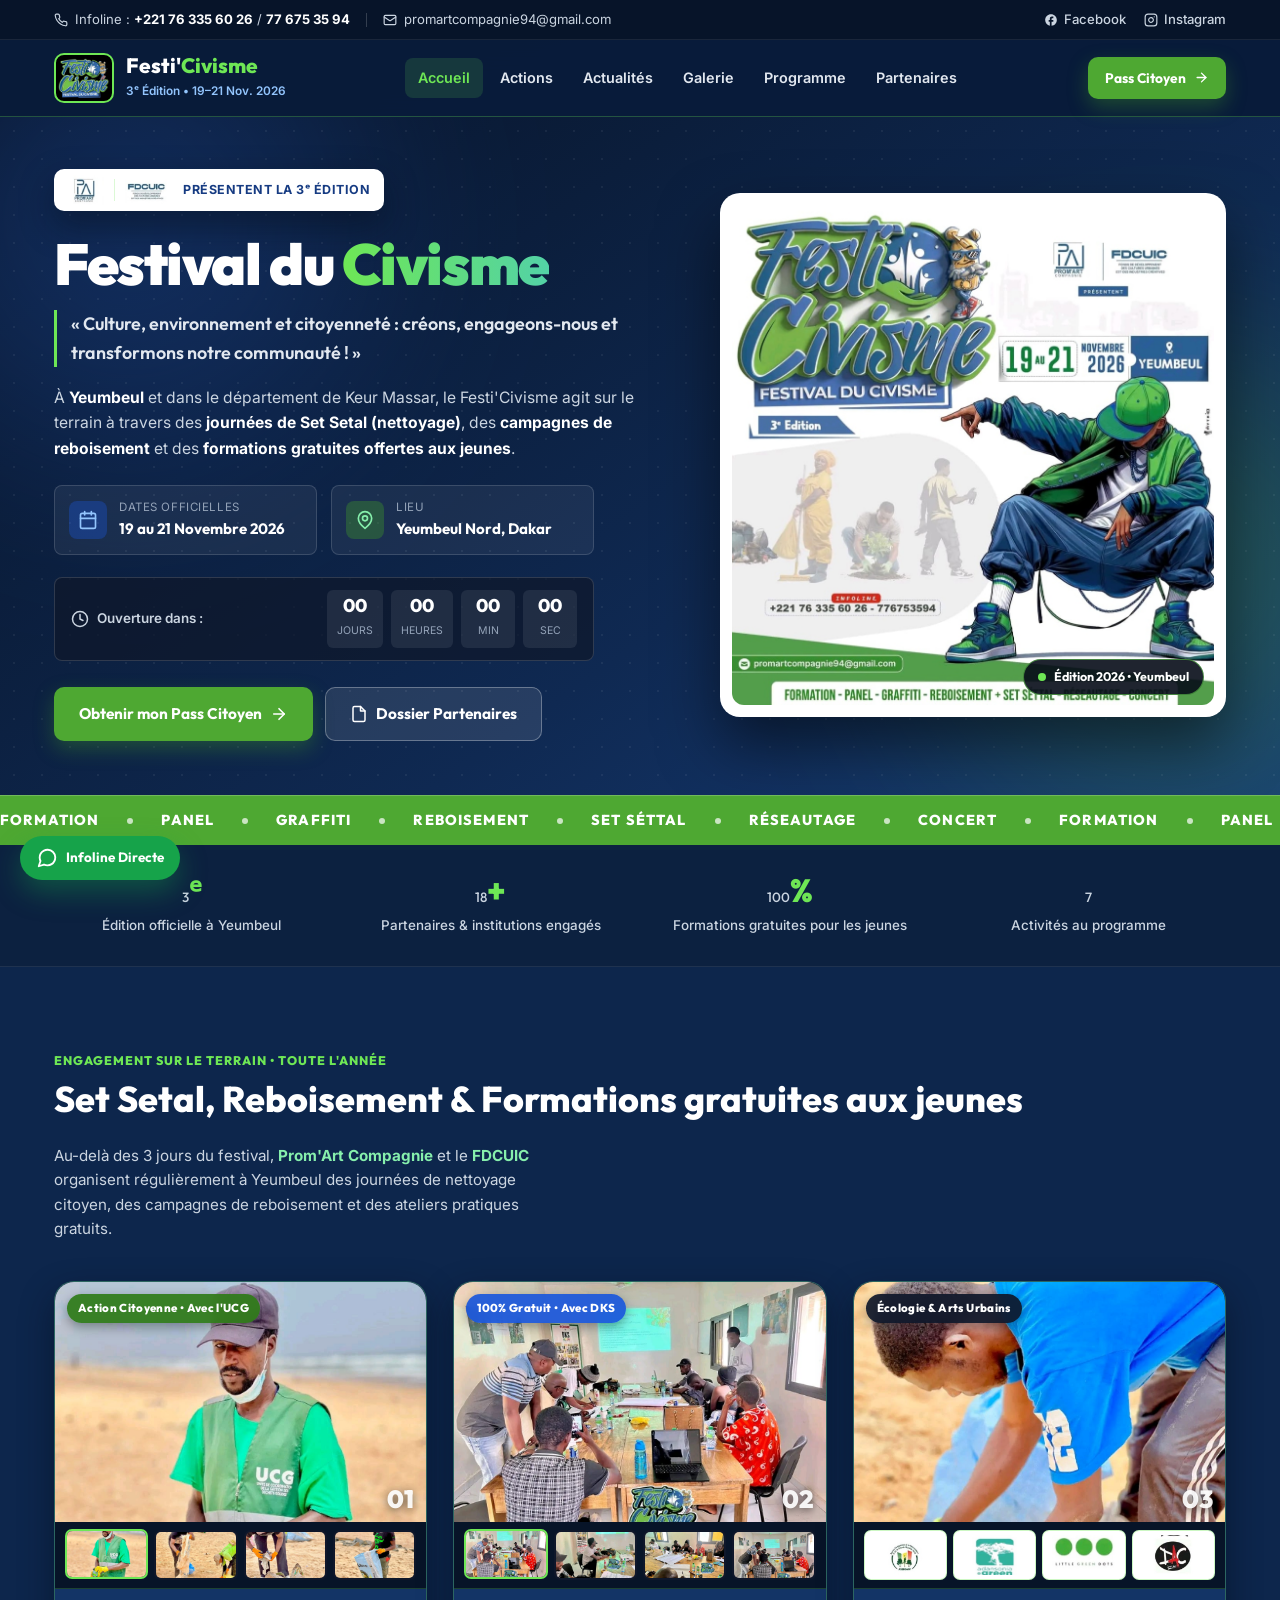
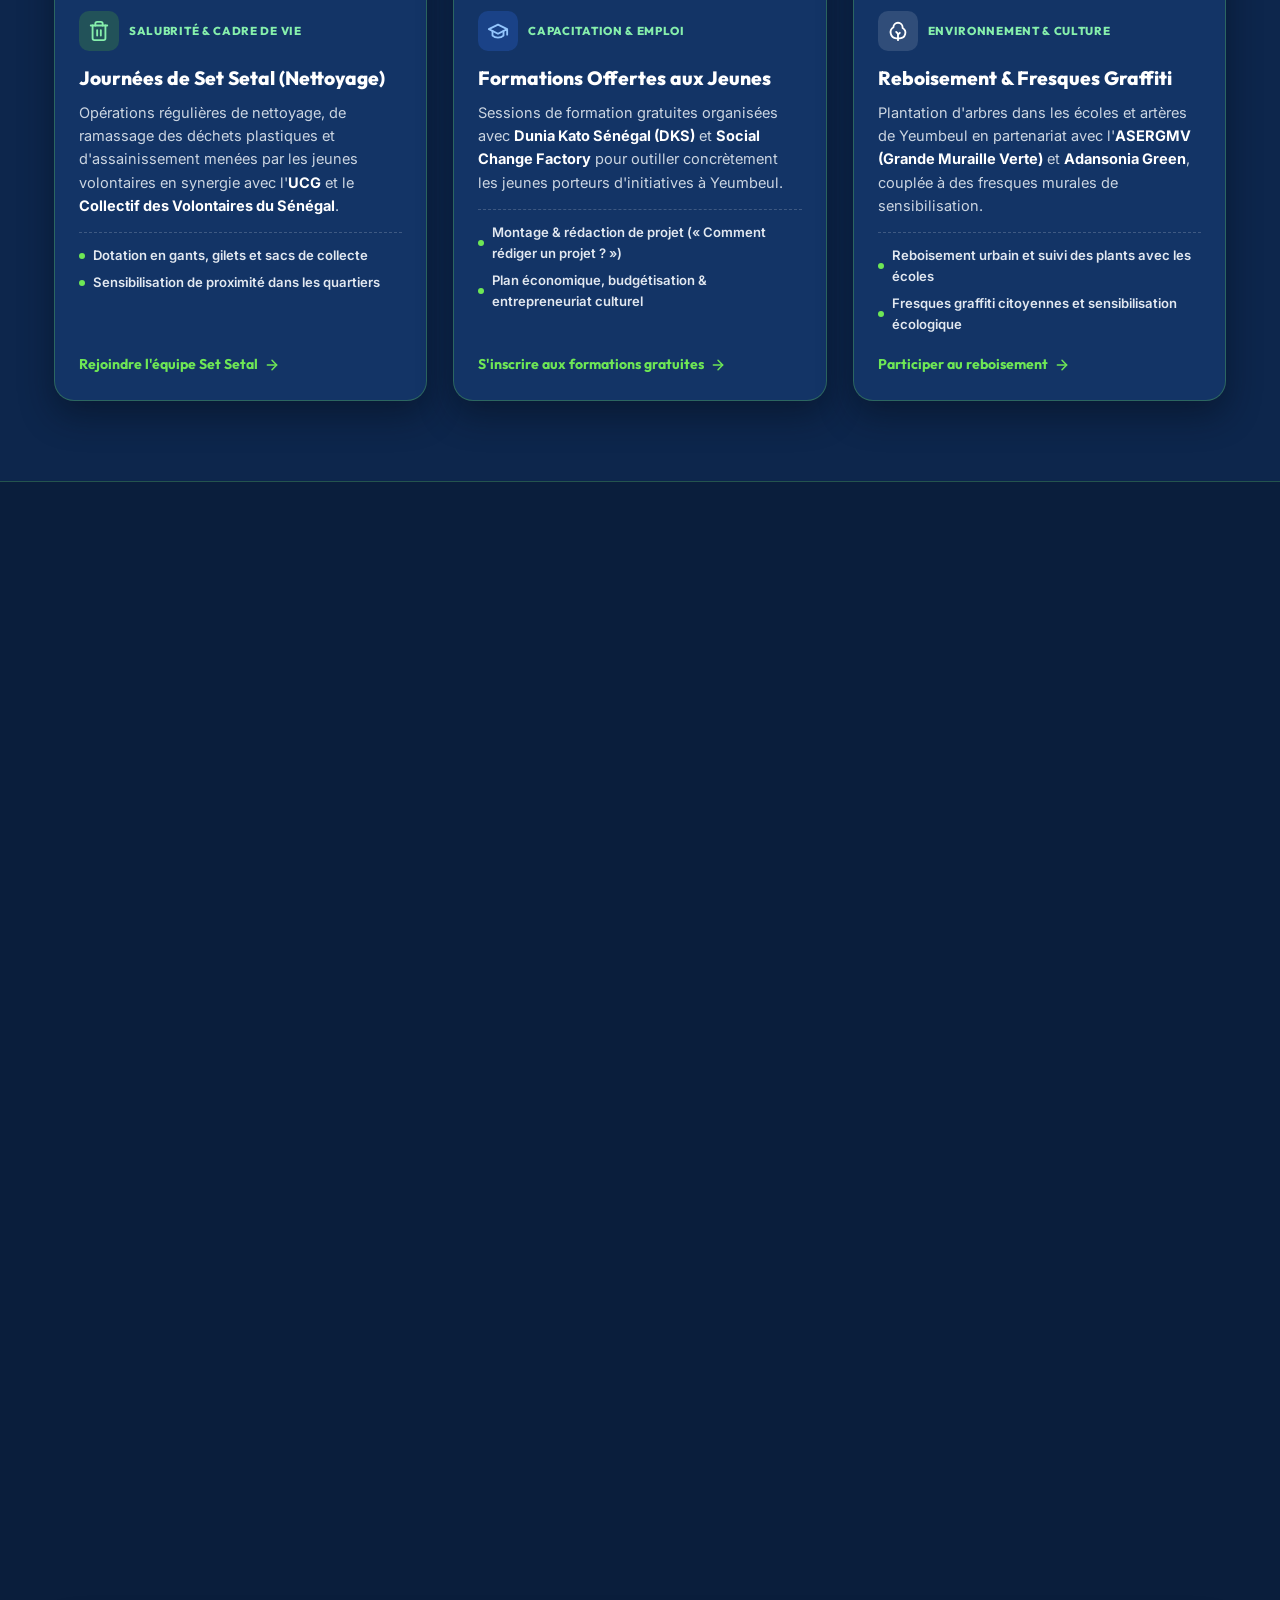
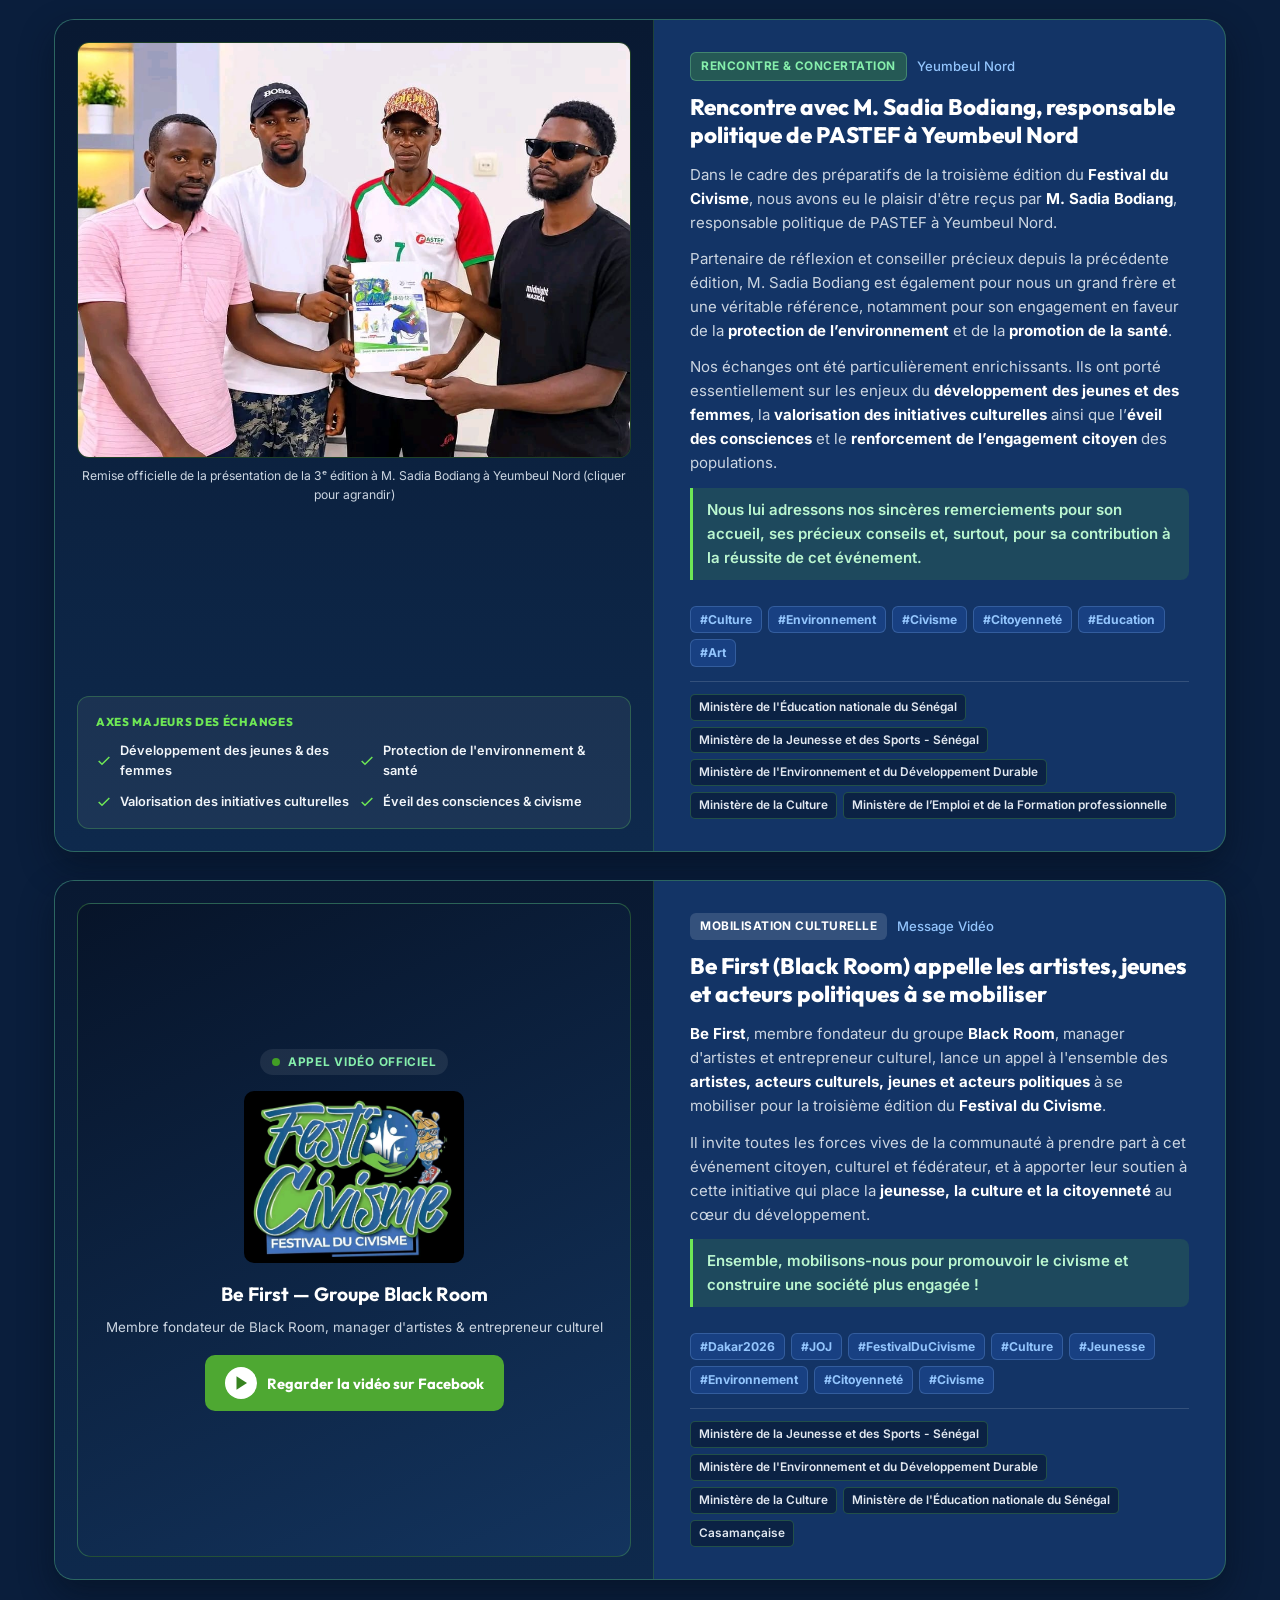
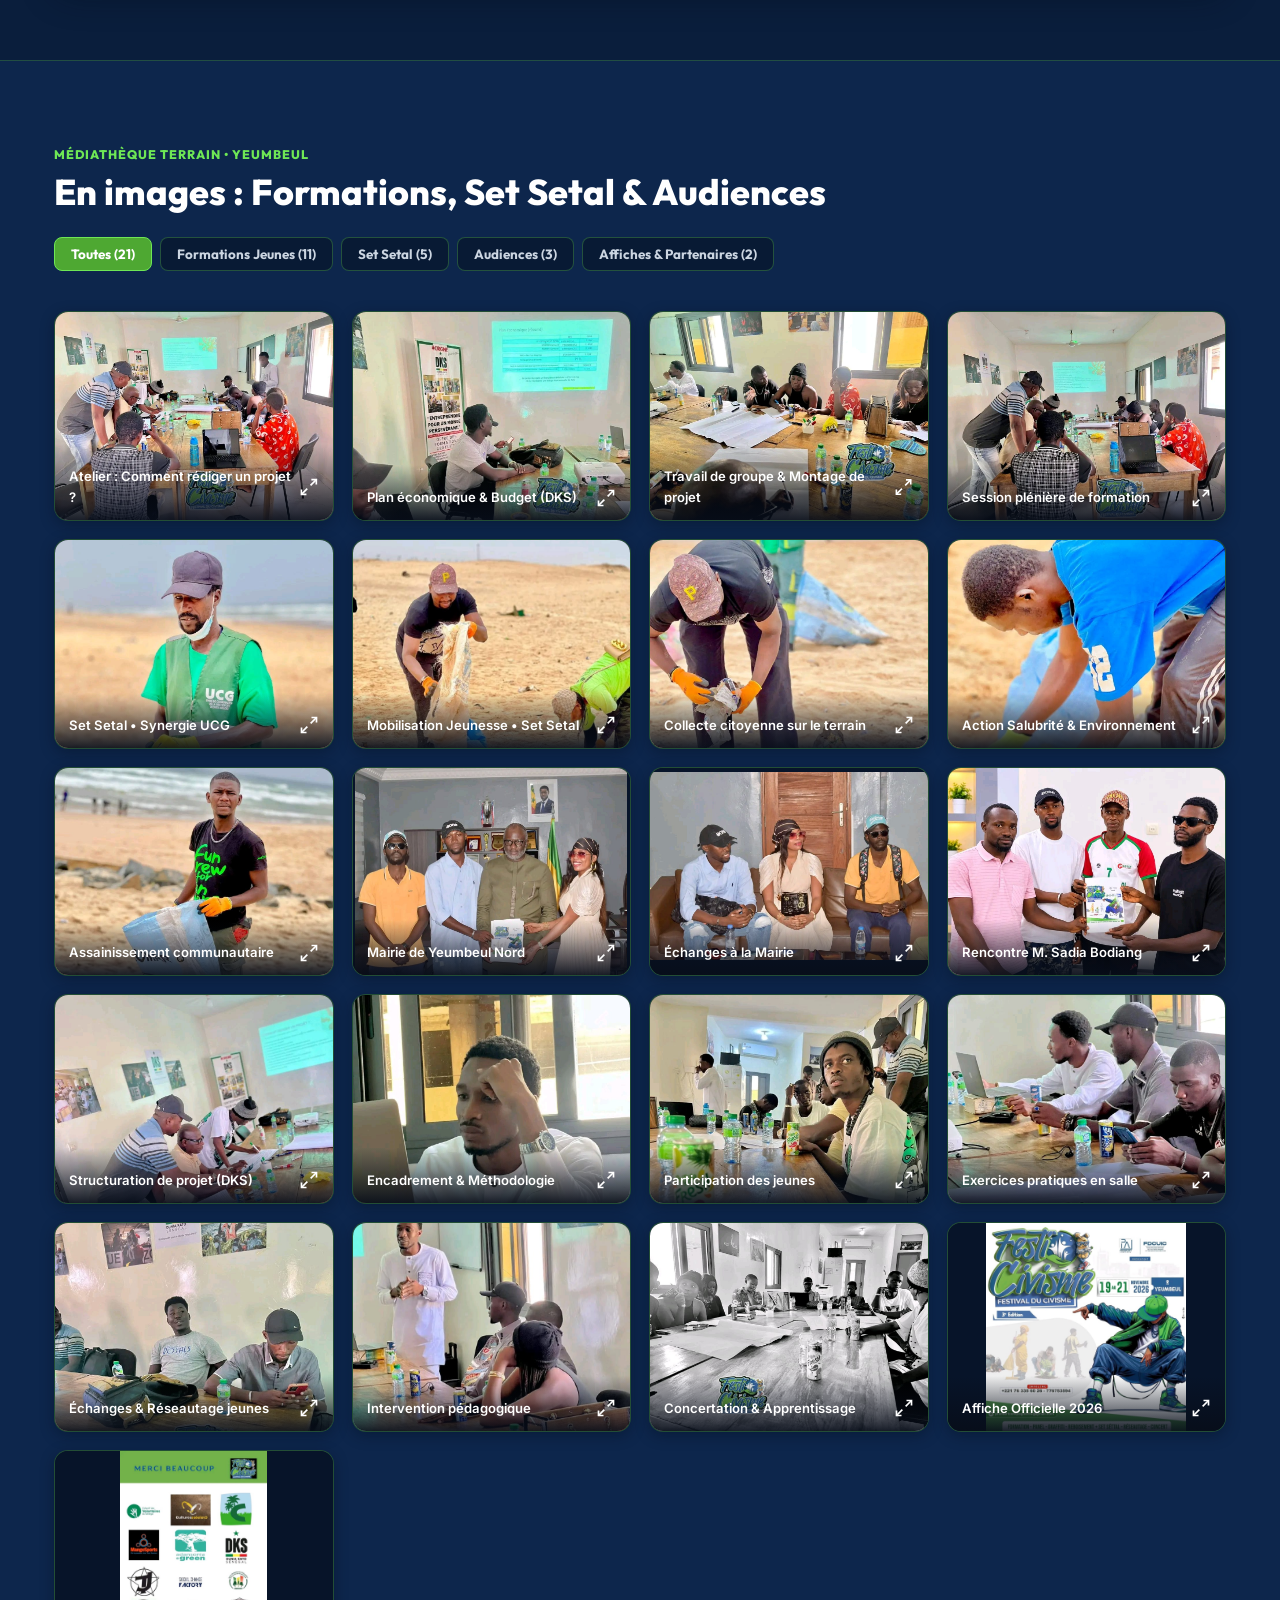
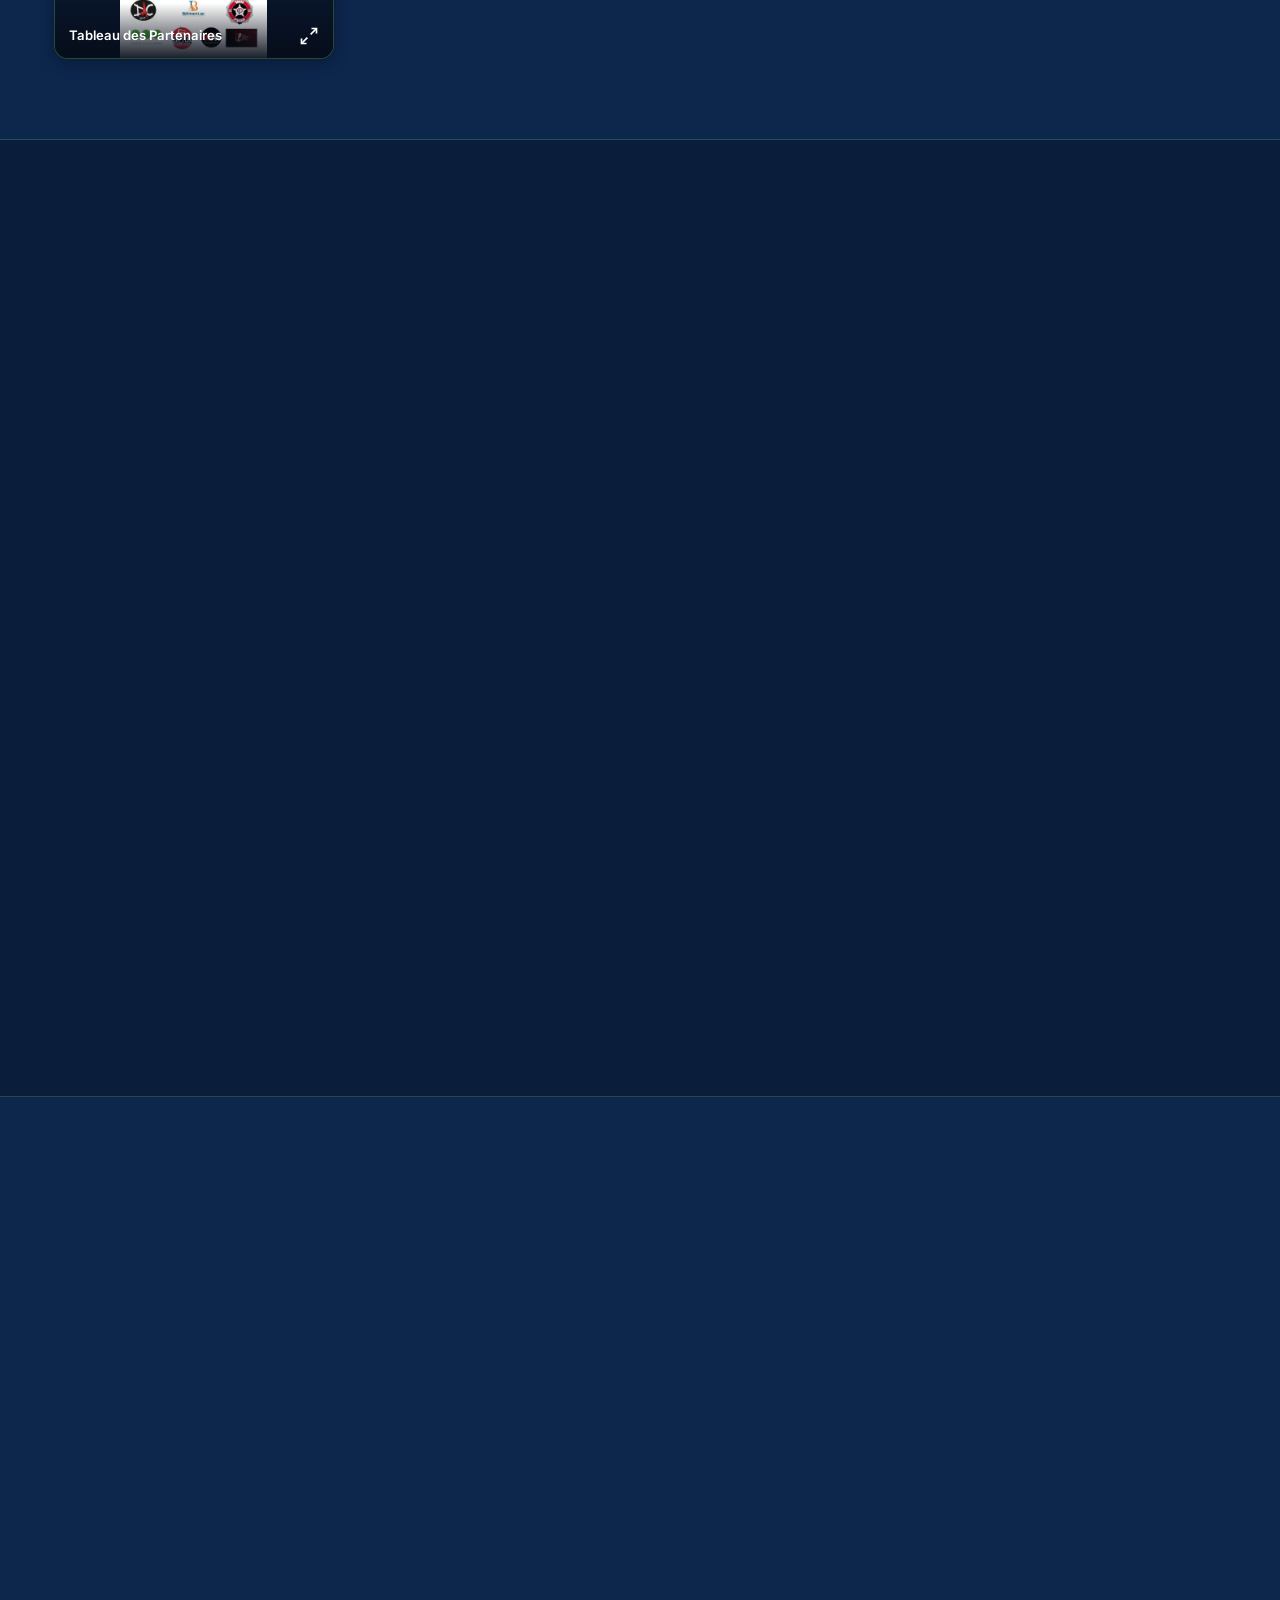
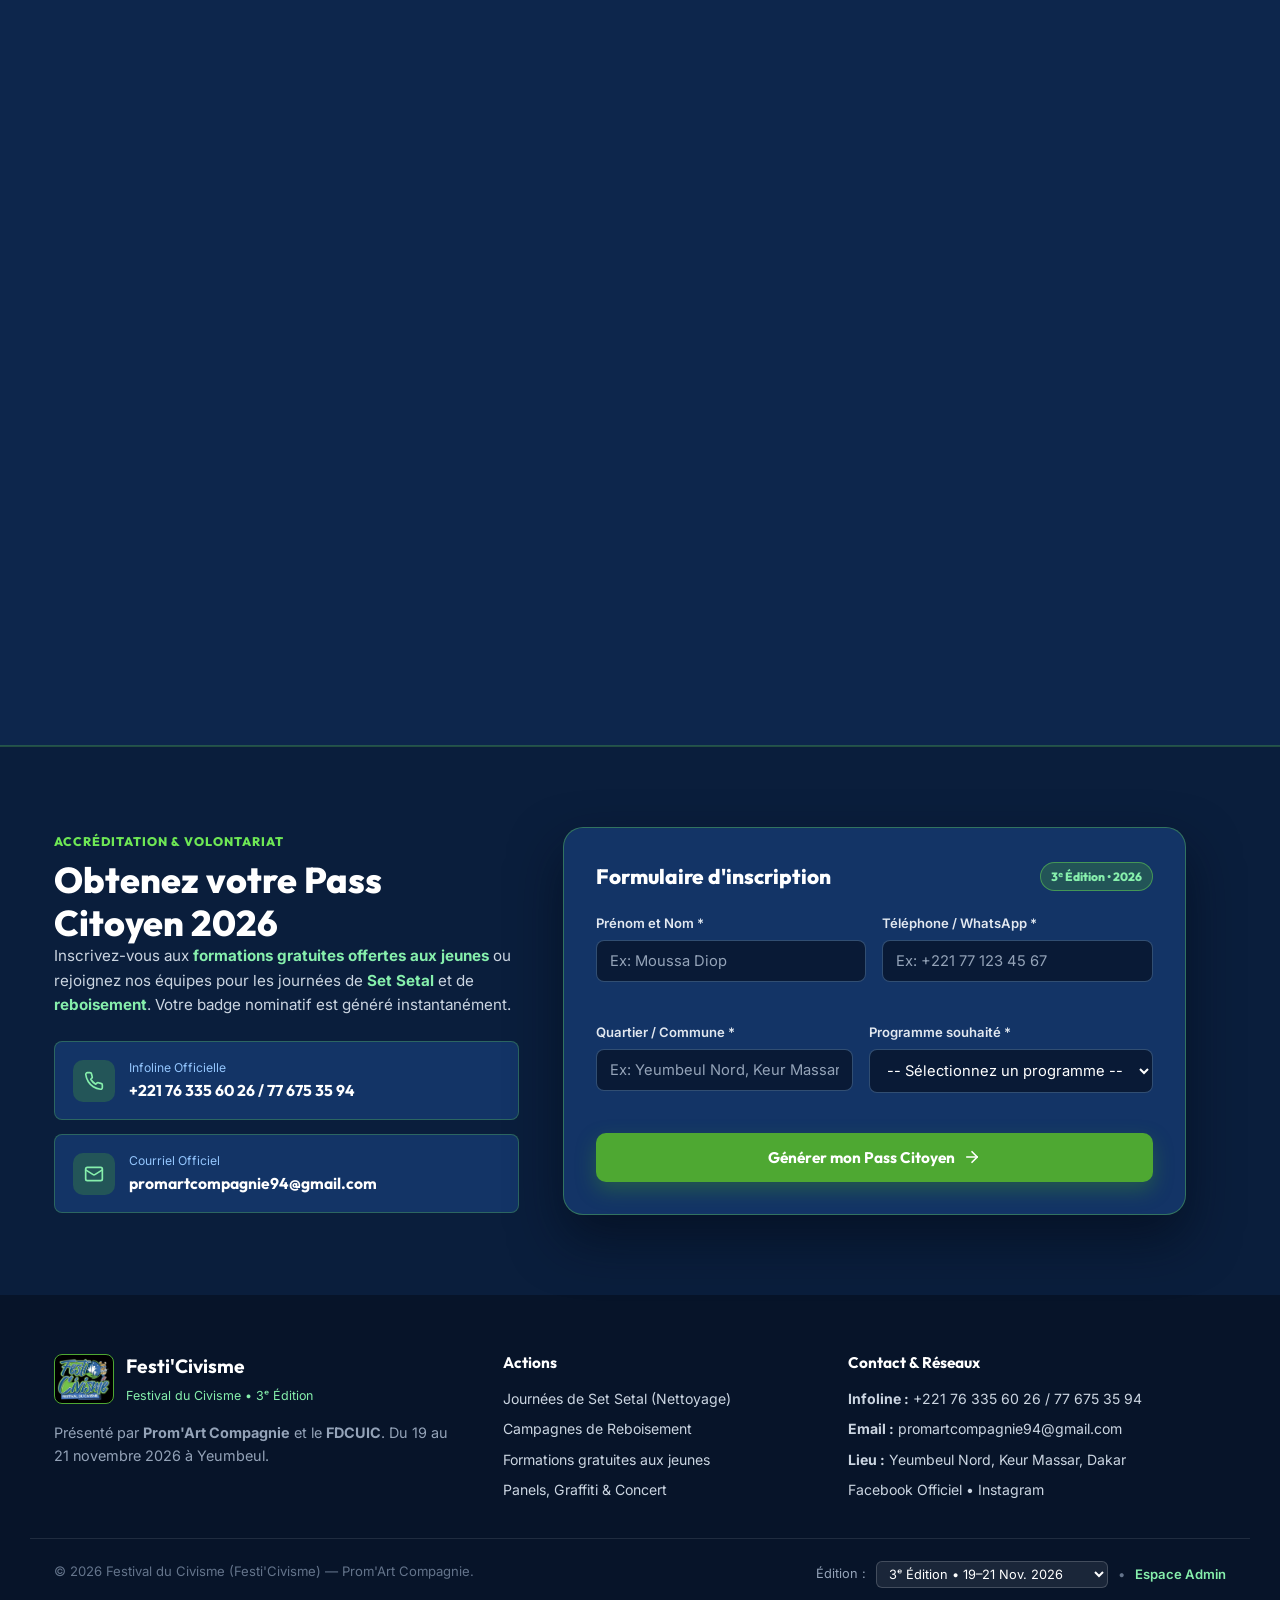
==== index.html @ e156eac3 "Site officiel Festi'Civisme - 3e Edition (Yeumbeul 2026)" ====
<!DOCTYPE html>
<html lang="fr">
<head>
  <meta charset="UTF-8" />
  <meta name="viewport" content="width=device-width, initial-scale=1.0" />
  <title>Festi'Civisme 2026 — 3ᵉ Édition | Festival du Civisme à Yeumbeul</title>
  <meta name="description" content="Portail officiel du Festival du Civisme (Festi'Civisme) — 3ᵉ Édition du 19 au 21 novembre 2026 à Yeumbeul. Prom'Art Compagnie & FDCUIC : journées de Set Setal, reboisement et formations gratuites offertes aux jeunes." />

  <link rel="preconnect" href="https://fonts.googleapis.com">
  <link rel="preconnect" href="https://fonts.gstatic.com" crossorigin>
  <link href="https://fonts.googleapis.com/css2?family=Outfit:wght@500;600;700;800;900&family=Inter:wght@400;500;600;700&display=swap" rel="stylesheet">

  <link rel="stylesheet" href="styles.css" />
</head>
<body>

  <!-- Barre de progression de lecture -->
  <div class="scroll-progress" id="scrollProgress" aria-hidden="true"></div>

  <!-- BARRE SUPÉRIEURE -->
  <div class="topbar">
    <div class="container topbar-inner">
      <div class="topbar-contact">
        <a href="tel:+221763356026" class="topbar-item">
          <svg width="14" height="14" viewBox="0 0 24 24" fill="none" stroke="currentColor" stroke-width="2" stroke-linecap="round" stroke-linejoin="round"><path d="M22 16.92v3a2 2 0 0 1-2.18 2 19.79 19.79 0 0 1-8.63-3.07 19.5 19.5 0 0 1-6-6 19.79 19.79 0 0 1-3.07-8.67A2 2 0 0 1 4.11 2h3a2 2 0 0 1 2 1.72 12.84 12.84 0 0 0 .7 2.81 2 2 0 0 1-.45 2.11L8.09 9.91a16 16 0 0 0 6 6l1.27-1.27a2 2 0 0 1 2.11-.45 12.84 12.84 0 0 0 2.81.7A2 2 0 0 1 22 16.92z"/></svg>
          <span>Infoline : <strong>+221 76 335 60 26</strong> / <strong>77 675 35 94</strong></span>
        </a>
        <span class="topbar-sep"></span>
        <a href="mailto:promartcompagnie94@gmail.com" class="topbar-item">
          <svg width="14" height="14" viewBox="0 0 24 24" fill="none" stroke="currentColor" stroke-width="2" stroke-linecap="round" stroke-linejoin="round"><rect width="20" height="16" x="2" y="4" rx="2"/><path d="m22 7-8.97 5.7a1.94 1.94 0 0 1-2.06 0L2 7"/></svg>
          <span>promartcompagnie94@gmail.com</span>
        </a>
      </div>

      <div class="topbar-socials">
        <a href="https://www.facebook.com/profile.php?id=61574910309164" target="_blank" rel="noopener" class="topbar-social-link">
          <svg width="14" height="14" viewBox="0 0 24 24" fill="currentColor"><path d="M22 12c0-5.52-4.48-10-10-10S2 6.48 2 12c0 4.84 3.44 8.87 8 9.8V15H8v-3h2V9.5C10 7.57 11.57 6 13.5 6H16v3h-2c-.55 0-1 .45-1 1v2h3v3h-3v6.95c5.05-.5 9-4.76 9-9.95z"/></svg>
          <span>Facebook</span>
        </a>
        <a href="https://www.instagram.com/p/Dezh-A_l5G9/" target="_blank" rel="noopener" class="topbar-social-link">
          <svg width="14" height="14" viewBox="0 0 24 24" fill="none" stroke="currentColor" stroke-width="2" stroke-linecap="round" stroke-linejoin="round"><rect width="20" height="20" x="2" y="2" rx="5" ry="5"/><path d="M16 11.37A4 4 0 1 1 12.63 8 4 4 0 0 1 16 11.37z"/><line x1="17.5" x2="17.51" y1="6.5" y2="6.5"/></svg>
          <span>Instagram</span>
        </a>
      </div>
    </div>
  </div>

  <!-- HEADER -->
  <header class="site-header" id="siteHeader">
    <div class="container nav-container">
      <a href="#accueil" class="brand">
        <img src="logo.jpeg" alt="Festi'Civisme" class="brand-logo-img" />
        <div class="brand-info">
          <span class="brand-name">Festi'<span>Civisme</span></span>
          <span class="brand-tag">3ᵉ Édition • 19–21 Nov. 2026</span>
        </div>
      </a>

      <nav class="main-nav" id="mainNav" aria-label="Navigation principale">
        <a href="#accueil" class="nav-link active">Accueil</a>
        <a href="#actions" class="nav-link">Actions</a>
        <a href="#actualites" class="nav-link">Actualités</a>
        <a href="#galerie" class="nav-link">Galerie</a>
        <a href="#programme" class="nav-link">Programme</a>
        <a href="#partenaires" class="nav-link">Partenaires</a>
      </nav>

      <div class="nav-cta">
        <a href="#inscription" class="btn btn-primary btn-sm">
          <span>Pass Citoyen</span>
          <svg width="15" height="15" viewBox="0 0 24 24" fill="none" stroke="currentColor" stroke-width="2.2" stroke-linecap="round" stroke-linejoin="round"><path d="M5 12h14"/><path d="m12 5 7 7-7 7"/></svg>
        </a>
        <button class="mobile-menu-toggle" id="mobileMenuToggle" aria-label="Ouvrir le menu" aria-expanded="false">
          <svg width="24" height="24" viewBox="0 0 24 24" fill="none" stroke="currentColor" stroke-width="2.2" stroke-linecap="round"><line x1="3" y1="6" x2="21" y2="6"/><line x1="3" y1="12" x2="21" y2="12"/><line x1="3" y1="18" x2="21" y2="18"/></svg>
        </button>
      </div>
    </div>
  </header>

  <main>
    <!-- HERO SECTION -->
    <section class="hero" id="accueil">
      <div class="hero-glow hero-glow-blue"></div>
      <div class="hero-glow hero-glow-green"></div>
      <div class="hero-grid-pattern"></div>

      <div class="container hero-grid">
        <div class="hero-left reveal">
          <div class="organizers-pill">
            <img src="logos/promart.jpg" alt="Prom'Art Compagnie" class="org-mini-logo" />
            <span class="org-divider"></span>
            <img src="logos/fdcuic.jpg" alt="FDCUIC" class="org-mini-logo" />
            <span class="org-label">Présentent la 3ᵉ Édition</span>
          </div>

          <h1 class="hero-title">
            Festival du <span>Civisme</span>
          </h1>

          <p class="hero-slogan">
            « Culture, environnement et citoyenneté : créons, engageons-nous et transformons notre communauté ! »
          </p>

          <p class="hero-summary">
            À <strong>Yeumbeul</strong> et dans le département de Keur Massar, le Festi'Civisme agit sur le terrain à travers des <strong>journées de Set Setal (nettoyage)</strong>, des <strong>campagnes de reboisement</strong> et des <strong>formations gratuites offertes aux jeunes</strong>.
          </p>

          <div class="hero-key-facts">
            <div class="fact-box">
              <div class="fact-icon">
                <svg width="20" height="20" viewBox="0 0 24 24" fill="none" stroke="currentColor" stroke-width="2" stroke-linecap="round" stroke-linejoin="round"><rect width="18" height="18" x="3" y="4" rx="2" ry="2"/><line x1="16" x2="16" y1="2" y2="6"/><line x1="8" x2="8" y1="2" y2="6"/><line x1="3" x2="21" y1="10" y2="10"/></svg>
              </div>
              <div>
                <span class="fact-label">Dates officielles</span>
                <strong class="fact-value">19 au 21 Novembre 2026</strong>
              </div>
            </div>

            <div class="fact-box">
              <div class="fact-icon green">
                <svg width="20" height="20" viewBox="0 0 24 24" fill="none" stroke="currentColor" stroke-width="2" stroke-linecap="round" stroke-linejoin="round"><path d="M20 10c0 6-8 12-8 12s-8-6-8-12a8 8 0 0 1 16 0Z"/><circle cx="12" cy="10" r="3"/></svg>
              </div>
              <div>
                <span class="fact-label">Lieu</span>
                <strong class="fact-value">Yeumbeul Nord, Dakar</strong>
              </div>
            </div>
          </div>

          <div class="countdown-strip" aria-live="polite">
            <div class="countdown-label-col">
              <svg width="18" height="18" viewBox="0 0 24 24" fill="none" stroke="currentColor" stroke-width="2" stroke-linecap="round" stroke-linejoin="round"><circle cx="12" cy="12" r="10"/><polyline points="12 6 12 12 16 14"/></svg>
              <span>Ouverture dans :</span>
            </div>
            <div class="countdown-units">
              <div class="cd-box"><strong id="cd-days">07</strong><span>Jours</span></div>
              <div class="cd-box"><strong id="cd-hours">00</strong><span>Heures</span></div>
              <div class="cd-box"><strong id="cd-minutes">00</strong><span>Min</span></div>
              <div class="cd-box"><strong id="cd-seconds">00</strong><span>Sec</span></div>
            </div>
          </div>

          <div class="hero-actions">
            <a href="#inscription" class="btn btn-primary btn-lg">
              <span>Obtenir mon Pass Citoyen</span>
              <svg width="18" height="18" viewBox="0 0 24 24" fill="none" stroke="currentColor" stroke-width="2.2" stroke-linecap="round" stroke-linejoin="round"><path d="M5 12h14"/><path d="m12 5 7 7-7 7"/></svg>
            </a>
            <button type="button" class="btn btn-outline-light btn-lg" id="openPressKitBtn">
              <svg width="18" height="18" viewBox="0 0 24 24" fill="none" stroke="currentColor" stroke-width="2" stroke-linecap="round" stroke-linejoin="round"><path d="M14 2H6a2 2 0 0 0-2 2v16a2 2 0 0 0 2 2h12a2 2 0 0 0 2-2V8z"/><polyline points="14 2 14 8 20 8"/></svg>
              <span>Dossier Partenaires</span>
            </button>
          </div>
        </div>

        <div class="hero-right reveal">
          <div class="poster-frame">
            <img src="affiche.jpg" alt="Affiche officielle Festi'Civisme 3ᵉ Édition - 19 au 21 Novembre 2026 à Yeumbeul" class="poster-img" />
            <div class="poster-badge-float">
              <span class="live-dot"></span>
              <span>Édition 2026 • Yeumbeul</span>
            </div>
          </div>
        </div>
      </div>

      <!-- Ruban défilant continu (Marquee) des 7 activités officielles -->
      <div class="marquee-bar" aria-label="Activités officielles du festival">
        <div class="marquee-track">
          <div class="marquee-group">
            <span>FORMATION</span><i class="m-dot"></i>
            <span>PANEL</span><i class="m-dot"></i>
            <span>GRAFFITI</span><i class="m-dot"></i>
            <span>REBOISEMENT</span><i class="m-dot"></i>
            <span>SET SÉTTAL</span><i class="m-dot"></i>
            <span>RÉSEAUTAGE</span><i class="m-dot"></i>
            <span>CONCERT</span><i class="m-dot"></i>
          </div>
          <div class="marquee-group" aria-hidden="true">
            <span>FORMATION</span><i class="m-dot"></i>
            <span>PANEL</span><i class="m-dot"></i>
            <span>GRAFFITI</span><i class="m-dot"></i>
            <span>REBOISEMENT</span><i class="m-dot"></i>
            <span>SET SÉTTAL</span><i class="m-dot"></i>
            <span>RÉSEAUTAGE</span><i class="m-dot"></i>
            <span>CONCERT</span><i class="m-dot"></i>
          </div>
        </div>
      </div>
    </section>

    <!-- BANDEAU CHIFFRES CLÉS -->
    <section class="metrics-bar">
      <div class="container metrics-grid">
        <div class="metric-item reveal">
          <strong class="metric-value"><span data-count="3">0</span>ᵉ</strong>
          <span>Édition officielle à Yeumbeul</span>
        </div>
        <div class="metric-item reveal">
          <strong class="metric-value"><span data-count="18">0</span>+</strong>
          <span>Partenaires & institutions engagés</span>
        </div>
        <div class="metric-item reveal">
          <strong class="metric-value"><span data-count="100">0</span>%</strong>
          <span>Formations gratuites pour les jeunes</span>
        </div>
        <div class="metric-item reveal">
          <strong class="metric-value"><span data-count="7">0</span></strong>
          <span>Activités au programme</span>
        </div>
      </div>
    </section>

    <!-- NOS ACTIONS PERMANENTES -->
    <section class="section actions-section" id="actions">
      <div class="container">
        <div class="section-head reveal">
          <div>
            <span class="eyebrow">ENGAGEMENT SUR LE TERRAIN • TOUTE L'ANNÉE</span>
            <h2 class="section-title">Set Setal, Reboisement & Formations gratuites aux jeunes</h2>
          </div>
          <p class="section-desc">
            Au-delà des 3 jours du festival, <strong>Prom'Art Compagnie</strong> et le <strong>FDCUIC</strong> organisent régulièrement à Yeumbeul des journées de nettoyage citoyen, des campagnes de reboisement et des ateliers pratiques gratuits.
          </p>
        </div>

        <div class="actions-grid">
          <!-- AXE 01 : SET SETAL -->
          <article class="action-card reveal">
            <div class="action-media-wrap">
              <div class="action-main-photo" data-lightbox-src="logos/WhatsApp Image 2026-11-12 at 23.23.14 (1).jpeg" data-lightbox-caption="Journée de Set Setal du Festi'Civisme : mobilisation des jeunes volontaires avec l'UCG">
                <img src="logos/WhatsApp Image 2026-11-12 at 23.23.14 (1).jpeg" alt="Volontaire du Festi'Civisme en gilet UCG lors d'une journée de Set Setal" class="action-hero-img" id="actionImgSetSetal" />
                <span class="action-photo-badge green">Action Citoyenne • Avec l'UCG</span>
                <span class="action-num-overlay">01</span>
              </div>
              <div class="action-thumbs" aria-label="Photos des journées de Set Setal">
                <button type="button" class="action-thumb active" data-target-img="actionImgSetSetal" data-src="logos/WhatsApp Image 2026-11-12 at 23.23.14 (1).jpeg" data-caption="Journée de Set Setal : mobilisation avec l'UCG">
                  <img src="logos/WhatsApp Image 2026-11-12 at 23.23.14 (1).jpeg" alt="Set Setal UCG" />
                </button>
                <button type="button" class="action-thumb" data-target-img="actionImgSetSetal" data-src="logos/WhatsApp Image 2026-11-12 at 23.23.14 (4).jpeg" data-caption="Binôme de jeunes volontaires engagés lors du Set Setal">
                  <img src="logos/WhatsApp Image 2026-11-12 at 23.23.14 (4).jpeg" alt="Binôme volontaires Set Setal" />
                </button>
                <button type="button" class="action-thumb" data-target-img="actionImgSetSetal" data-src="logos/WhatsApp Image 2026-11-12 at 23.23.14.jpeg" data-caption="Collecte des déchets plastiques par les jeunes volontaires">
                  <img src="logos/WhatsApp Image 2026-11-12 at 23.23.14.jpeg" alt="Ramassage des déchets" />
                </button>
                <button type="button" class="action-thumb" data-target-img="actionImgSetSetal" data-src="logos/WhatsApp Image 2026-11-12 at 23.23.14 (3).jpeg" data-caption="Sacs de collecte remplis lors de l'opération d'assainissement">
                  <img src="logos/WhatsApp Image 2026-11-12 at 23.23.14 (3).jpeg" alt="Sacs de collecte Set Setal" />
                </button>
              </div>
            </div>

            <div class="action-card-body">
              <div class="action-card-top">
                <div class="action-icon green">
                  <svg width="22" height="22" viewBox="0 0 24 24" fill="none" stroke="currentColor" stroke-width="2" stroke-linecap="round" stroke-linejoin="round"><path d="M3 6h18"/><path d="M19 6v14c0 1-1 2-2 2H7c-1 0-2-1-2-2V6"/><path d="M8 6V4c0-1 1-2 2-2h4c1 0 2 1 2 2v2"/><line x1="10" x2="10" y1="11" y2="17"/><line x1="14" x2="14" y1="11" y2="17"/></svg>
                </div>
                <span class="action-kicker">SALUBRITÉ & CADRE DE VIE</span>
              </div>
              <h3>Journées de Set Setal (Nettoyage)</h3>
              <p>
                Opérations régulières de nettoyage, de ramassage des déchets plastiques et d'assainissement menées par les jeunes volontaires en synergie avec l'<strong>UCG</strong> et le <strong>Collectif des Volontaires du Sénégal</strong>.
              </p>
              <ul class="action-highlights">
                <li>Dotation en gants, gilets et sacs de collecte</li>
                <li>Sensibilisation de proximité dans les quartiers</li>
              </ul>
              <a href="#inscription" class="action-link" data-preselect="Volontaire - Journée Set Setal (Nettoyage)">
                <span>Rejoindre l'équipe Set Setal</span>
                <svg width="16" height="16" viewBox="0 0 24 24" fill="none" stroke="currentColor" stroke-width="2.2" stroke-linecap="round" stroke-linejoin="round"><path d="M5 12h14"/><path d="m12 5 7 7-7 7"/></svg>
              </a>
            </div>
          </article>

          <!-- AXE 02 : FORMATIONS OFFERTES AUX JEUNES -->
          <article class="action-card reveal">
            <div class="action-media-wrap">
              <div class="action-main-photo" data-lightbox-src="logos/WhatsApp Image 2026-11-12 at 23.23.15 (3).jpeg" data-lightbox-caption="Formation gratuite offerte aux jeunes : module « Comment rédiger un projet ? »">
                <img src="logos/WhatsApp Image 2026-11-12 at 23.23.15 (3).jpeg" alt="Atelier de formation gratuite aux jeunes : Comment rédiger un projet" class="action-hero-img" id="actionImgFormation" />
                <span class="action-photo-badge blue">100% Gratuit • Avec DKS</span>
                <span class="action-num-overlay">02</span>
              </div>
              <div class="action-thumbs" aria-label="Photos des formations offertes aux jeunes">
                <button type="button" class="action-thumb active" data-target-img="actionImgFormation" data-src="logos/WhatsApp Image 2026-11-12 at 23.23.15 (3).jpeg" data-caption="Module projeté : « Comment rédiger un projet ? »">
                  <img src="logos/WhatsApp Image 2026-11-12 at 23.23.15 (3).jpeg" alt="Module Comment rédiger un projet" />
                </button>
                <button type="button" class="action-thumb" data-target-img="actionImgFormation" data-src="logos/WhatsApp Image 2026-11-12 at 23.23.16 (1).jpeg" data-caption="Formation au Plan économique et budget global avec Dunia Kato Sénégal (DKS)">
                  <img src="logos/WhatsApp Image 2026-11-12 at 23.23.16 (1).jpeg" alt="Plan économique et budget" />
                </button>
                <button type="button" class="action-thumb" data-target-img="actionImgFormation" data-src="logos/WhatsApp Image 2026-11-12 at 23.23.16.jpeg" data-caption="Travail de groupe pratique des jeunes participants et participantes">
                  <img src="logos/WhatsApp Image 2026-11-12 at 23.23.16.jpeg" alt="Travail de groupe jeunes" />
                </button>
                <button type="button" class="action-thumb" data-target-img="actionImgFormation" data-src="logos/WhatsApp Image 2026-11-12 at 23.23.16 (4).jpeg" data-caption="Accompagnement méthodologique et restitution des projets">
                  <img src="logos/WhatsApp Image 2026-11-12 at 23.23.16 (4).jpeg" alt="Vue d'ensemble formation" />
                </button>
              </div>
            </div>

            <div class="action-card-body">
              <div class="action-card-top">
                <div class="action-icon blue">
                  <svg width="22" height="22" viewBox="0 0 24 24" fill="none" stroke="currentColor" stroke-width="2" stroke-linecap="round" stroke-linejoin="round"><path d="M22 10v6M2 10l10-5 10 5-10 5z"/><path d="M6 12v5c3 3 9 3 12 0v-5"/></svg>
                </div>
                <span class="action-kicker">CAPACITATION & EMPLOI</span>
              </div>
              <h3>Formations Offertes aux Jeunes</h3>
              <p>
                Sessions de formation gratuites organisées avec <strong>Dunia Kato Sénégal (DKS)</strong> et <strong>Social Change Factory</strong> pour outiller concrètement les jeunes porteurs d'initiatives à Yeumbeul.
              </p>
              <ul class="action-highlights">
                <li>Montage & rédaction de projet (« Comment rédiger un projet ? »)</li>
                <li>Plan économique, budgétisation & entrepreneuriat culturel</li>
              </ul>
              <a href="#inscription" class="action-link" data-preselect="Formation Gratuite - Entrepreneuriat & Métiers Urbains">
                <span>S'inscrire aux formations gratuites</span>
                <svg width="16" height="16" viewBox="0 0 24 24" fill="none" stroke="currentColor" stroke-width="2.2" stroke-linecap="round" stroke-linejoin="round"><path d="M5 12h14"/><path d="m12 5 7 7-7 7"/></svg>
              </a>
            </div>
          </article>

          <!-- AXE 03 : REBOISEMENT & GRAFFITI CITOYEN -->
          <article class="action-card reveal">
            <div class="action-media-wrap">
              <div class="action-main-photo" data-lightbox-src="logos/WhatsApp Image 2026-11-12 at 23.23.14 (2).jpeg" data-lightbox-caption="Mobilisation écologique et citoyenne des jeunes du Festi'Civisme">
                <img src="logos/WhatsApp Image 2026-11-12 at 23.23.14 (2).jpeg" alt="Mobilisation écologique et reboisement du Festi'Civisme" class="action-hero-img" id="actionImgReboisement" />
                <span class="action-photo-badge dark">Écologie & Arts Urbains</span>
                <span class="action-num-overlay">03</span>
              </div>
              <div class="action-partner-strip">
                <img src="logos/asergmv.jpg" alt="ASERGMV Grande Muraille Verte" title="ASERGMV - Agence Sénégalaise de la Reforestation et de la Grande Muraille Verte" />
                <img src="logos/adansonia-green.jpg" alt="Adansonia Green" title="Adansonia Green" />
                <img src="logos/little-green-dots.jpg" alt="Little Green Dots" title="Little Green Dots" />
                <img src="logos/dafart.jpg" alt="Daf'Art" title="Daf'Art - Arts Urbains & Graffiti" />
              </div>
            </div>

            <div class="action-card-body">
              <div class="action-card-top">
                <div class="action-icon dark">
                  <svg width="22" height="22" viewBox="0 0 24 24" fill="none" stroke="currentColor" stroke-width="2" stroke-linecap="round" stroke-linejoin="round"><path d="M12 22v-7l-2-2"/><path d="M17 8v.8A6 6 0 0 1 13.8 20v0H10v0A6.5 6.5 0 0 1 7 8h0a5 5 0 0 1 10 0Z"/><path d="m14 14-2 2"/></svg>
                </div>
                <span class="action-kicker">ENVIRONNEMENT & CULTURE</span>
              </div>
              <h3>Reboisement & Fresques Graffiti</h3>
              <p>
                Plantation d'arbres dans les écoles et artères de Yeumbeul en partenariat avec l'<strong>ASERGMV (Grande Muraille Verte)</strong> et <strong>Adansonia Green</strong>, couplée à des fresques murales de sensibilisation.
              </p>
              <ul class="action-highlights">
                <li>Reboisement urbain et suivi des plants avec les écoles</li>
                <li>Fresques graffiti citoyennes et sensibilisation écologique</li>
              </ul>
              <a href="#inscription" class="action-link" data-preselect="Volontaire - Campagne de Reboisement">
                <span>Participer au reboisement</span>
                <svg width="16" height="16" viewBox="0 0 24 24" fill="none" stroke="currentColor" stroke-width="2.2" stroke-linecap="round" stroke-linejoin="round"><path d="M5 12h14"/><path d="m12 5 7 7-7 7"/></svg>
              </a>
            </div>
          </article>
        </div>
      </div>
    </section>

    <!-- ACTUALITÉS & AUDIENCES -->
    <section class="section news-section" id="actualites">
      <div class="container">
        <div class="section-head reveal">
          <div>
            <span class="eyebrow">PRÉPARATIFS OFFICIELS • 3ᵉ ÉDITION</span>
            <h2 class="section-title">Audiences institutionnelles & Appels à mobilisation</h2>
          </div>
          <a href="https://www.facebook.com/profile.php?id=61574910309164" target="_blank" rel="noopener" class="btn btn-outline btn-sm">
            <span>Suivre sur Facebook</span>
            <svg width="15" height="15" viewBox="0 0 24 24" fill="none" stroke="currentColor" stroke-width="2" stroke-linecap="round" stroke-linejoin="round"><path d="M7 17 17 7"/><path d="M7 7h10v10"/></svg>
          </a>
        </div>

        <!-- ACTUALITÉ 1 : MAIRE BABACAR NDAO -->
        <article class="story-card reveal">
          <div class="story-media story-media-dual">
            <div class="photo-frame" data-lightbox-src="WhatsApp Image 2026-11-12 at 13.04.31.jpeg" data-lightbox-caption="Remise officielle du dossier de la 3ᵉ édition à Monsieur le Maire Babacar Ndao">
              <img src="WhatsApp Image 2026-11-12 at 13.04.31.jpeg" alt="Remise du dossier de la 3ᵉ édition à M. Babacar Ndao, Maire de Yeumbeul Nord" class="story-img" />
              <span class="photo-caption">Remise officielle du dossier de la 3ᵉ édition à Monsieur le Maire Babacar Ndao</span>
            </div>
            <div class="photo-frame" data-lightbox-src="WhatsApp Image 2026-11-12 at 13.04.31 (1).jpeg" data-lightbox-caption="La délégation du Festival du Civisme lors des échanges à la Mairie de Yeumbeul Nord">
              <img src="WhatsApp Image 2026-11-12 at 13.04.31 (1).jpeg" alt="Délégation du Festival du Civisme à la Mairie de Yeumbeul Nord" class="story-img" />
              <span class="photo-caption">La délégation du Festival du Civisme lors des échanges à la Mairie de Yeumbeul Nord</span>
            </div>
          </div>

          <div class="story-content">
            <div class="story-meta">
              <span class="badge-pill blue">Audience Municipale</span>
              <span class="meta-loc">Mairie de Yeumbeul Nord • Keur Massar</span>
            </div>

            <h3>Réception par Monsieur Babacar Ndao, Maire de la commune de Yeumbeul Nord</h3>

            <div class="story-paragraphs">
              <p>
                Nous avons eu le plaisir d’être reçus par <strong>Monsieur Babacar Ndao</strong>, Maire de la commune de Yeumbeul Nord, dans le cadre des préparatifs de la troisième édition du <strong>Festival du Civisme</strong>.
              </p>
              <p>
                Cette rencontre, particulièrement riche en échanges et en perspectives, a permis de discuter des enjeux de cette nouvelle édition. Monsieur le Maire a manifesté son engagement et sa volonté de contribuer à la <strong>promotion du civisme à travers les arts et les cultures urbaines</strong>.
              </p>
              <p>
                Nous adressons nos sincères remerciements à Monsieur le Maire ainsi qu’à toute son équipe de communication pour leur accueil, leur disponibilité et l’intérêt accordé à notre initiative.
              </p>
              <p class="story-quote">
                Ensemble, faisons du Festival du Civisme un projet pérenne, fédérateur et porteur d’impact pour la commune de Yeumbeul Nord et l’ensemble du département de Keur Massar.
              </p>
            </div>

            <div class="tag-list">
              <span>#FestivalduCivisme</span>
              <span>#Dakar2026</span>
              <span>#Joj</span>
              <span>#Culture</span>
              <span>#FDCUIC</span>
              <span>#Yeumbeul</span>
              <span>#Sénégal</span>
              <span>#Dakar</span>
              <span>#Environnement</span>
              <span>#Citoyenneté</span>
            </div>

            <div class="ministry-chips">
              <span>Ministère de l’Emploi et de la Formation professionnelle</span>
              <span>Ministère de la Jeunesse et des Sports - Sénégal</span>
              <span>Ministère de la Culture</span>
              <span>Ministère de l'Environnement et du Développement Durable</span>
            </div>
          </div>
        </article>

        <!-- ACTUALITÉ 2 : M. SADIA BODIANG -->
        <article class="story-card reveal">
          <div class="story-media story-media-balanced">
            <div class="photo-frame" data-lightbox-src="rencontre.jpeg" data-lightbox-caption="Remise officielle de la présentation de la 3ᵉ édition à M. Sadia Bodiang à Yeumbeul Nord">
              <img src="rencontre.jpeg" alt="Délégation du Festival du Civisme reçue par M. Sadia Bodiang à Yeumbeul Nord" class="story-img" />
              <span class="photo-caption">Remise officielle de la présentation de la 3ᵉ édition à M. Sadia Bodiang à Yeumbeul Nord (cliquer pour agrandir)</span>
            </div>

            <div class="story-side-summary">
              <span class="side-summary-title">AXES MAJEURS DES ÉCHANGES</span>
              <div class="side-summary-grid">
                <div class="side-summary-item">
                  <svg width="16" height="16" viewBox="0 0 24 24" fill="none" stroke="currentColor" stroke-width="2.2"><polyline points="20 6 9 17 4 12"/></svg>
                  <span>Développement des jeunes & des femmes</span>
                </div>
                <div class="side-summary-item">
                  <svg width="16" height="16" viewBox="0 0 24 24" fill="none" stroke="currentColor" stroke-width="2.2"><polyline points="20 6 9 17 4 12"/></svg>
                  <span>Protection de l'environnement & santé</span>
                </div>
                <div class="side-summary-item">
                  <svg width="16" height="16" viewBox="0 0 24 24" fill="none" stroke="currentColor" stroke-width="2.2"><polyline points="20 6 9 17 4 12"/></svg>
                  <span>Valorisation des initiatives culturelles</span>
                </div>
                <div class="side-summary-item">
                  <svg width="16" height="16" viewBox="0 0 24 24" fill="none" stroke="currentColor" stroke-width="2.2"><polyline points="20 6 9 17 4 12"/></svg>
                  <span>Éveil des consciences & civisme</span>
                </div>
              </div>
            </div>
          </div>

          <div class="story-content">
            <div class="story-meta">
              <span class="badge-pill green">Rencontre & Concertation</span>
              <span class="meta-loc">Yeumbeul Nord</span>
            </div>

            <h3>Rencontre avec M. Sadia Bodiang, responsable politique de PASTEF à Yeumbeul Nord</h3>

            <div class="story-paragraphs">
              <p>
                Dans le cadre des préparatifs de la troisième édition du <strong>Festival du Civisme</strong>, nous avons eu le plaisir d'être reçus par <strong>M. Sadia Bodiang</strong>, responsable politique de PASTEF à Yeumbeul Nord.
              </p>
              <p>
                Partenaire de réflexion et conseiller précieux depuis la précédente édition, M. Sadia Bodiang est également pour nous un grand frère et une véritable référence, notamment pour son engagement en faveur de la <strong>protection de l’environnement</strong> et de la <strong>promotion de la santé</strong>.
              </p>
              <p>
                Nos échanges ont été particulièrement enrichissants. Ils ont porté essentiellement sur les enjeux du <strong>développement des jeunes et des femmes</strong>, la <strong>valorisation des initiatives culturelles</strong> ainsi que l’<strong>éveil des consciences</strong> et le <strong>renforcement de l’engagement citoyen</strong> des populations.
              </p>
              <p class="story-quote">
                Nous lui adressons nos sincères remerciements pour son accueil, ses précieux conseils et, surtout, pour sa contribution à la réussite de cet événement.
              </p>
            </div>

            <div class="tag-list">
              <span>#Culture</span>
              <span>#Environnement</span>
              <span>#Civisme</span>
              <span>#Citoyenneté</span>
              <span>#Education</span>
              <span>#Art</span>
            </div>

            <div class="ministry-chips">
              <span>Ministère de l'Éducation nationale du Sénégal</span>
              <span>Ministère de la Jeunesse et des Sports - Sénégal</span>
              <span>Ministère de l'Environnement et du Développement Durable</span>
              <span>Ministère de la Culture</span>
              <span>Ministère de l’Emploi et de la Formation professionnelle</span>
            </div>
          </div>
        </article>

        <!-- ACTUALITÉ 3 : APPEL VIDÉO BE FIRST (BLACK ROOM) -->
        <article class="story-card reveal">
          <div class="story-media story-media-balanced">
            <div class="video-card-box">
              <div class="video-card-top">
                <span class="video-status-dot"></span>
                <span>APPEL VIDÉO OFFICIEL</span>
              </div>
              <img src="logo.jpeg" alt="Festi'Civisme" class="video-card-logo" />
              <div class="video-card-speaker">
                <strong>Be First — Groupe Black Room</strong>
                <span>Membre fondateur de Black Room, manager d'artistes & entrepreneur culturel</span>
              </div>
              <a href="https://www.facebook.com/share/v/1F27nSnT1i/" target="_blank" rel="noopener" class="video-launch-btn">
                <span class="play-icon-wrap">
                  <svg width="18" height="18" viewBox="0 0 24 24" fill="currentColor"><polygon points="6 3 20 12 6 21 6 3"/></svg>
                </span>
                <span>Regarder la vidéo sur Facebook</span>
              </a>
            </div>
          </div>

          <div class="story-content">
            <div class="story-meta">
              <span class="badge-pill dark">Mobilisation Culturelle</span>
              <span class="meta-loc">Message Vidéo</span>
            </div>

            <h3>Be First (Black Room) appelle les artistes, jeunes et acteurs politiques à se mobiliser</h3>

            <div class="story-paragraphs">
              <p>
                <strong>Be First</strong>, membre fondateur du groupe <strong>Black Room</strong>, manager d'artistes et entrepreneur culturel, lance un appel à l'ensemble des <strong>artistes, acteurs culturels, jeunes et acteurs politiques</strong> à se mobiliser pour la troisième édition du <strong>Festival du Civisme</strong>.
              </p>
              <p>
                Il invite toutes les forces vives de la communauté à prendre part à cet événement citoyen, culturel et fédérateur, et à apporter leur soutien à cette initiative qui place la <strong>jeunesse, la culture et la citoyenneté</strong> au cœur du développement.
              </p>
              <p class="story-quote">
                Ensemble, mobilisons-nous pour promouvoir le civisme et construire une société plus engagée !
              </p>
            </div>

            <div class="tag-list">
              <span>#Dakar2026</span>
              <span>#JOJ</span>
              <span>#FestivalDuCivisme</span>
              <span>#Culture</span>
              <span>#Jeunesse</span>
              <span>#Environnement</span>
              <span>#Citoyenneté</span>
              <span>#Civisme</span>
            </div>

            <div class="ministry-chips">
              <span>Ministère de la Jeunesse et des Sports - Sénégal</span>
              <span>Ministère de l'Environnement et du Développement Durable</span>
              <span>Ministère de la Culture</span>
              <span>Ministère de l'Éducation nationale du Sénégal</span>
              <span>Casamançaise</span>
            </div>
          </div>
        </article>
      </div>
    </section>

    <!-- GALERIE MÉDIATHÈQUE INTERACTIVE -->
    <section class="section gallery-section" id="galerie">
      <div class="container">
        <div class="section-head reveal">
          <div>
            <span class="eyebrow">MÉDIATHÈQUE TERRAIN • YEUMBEUL</span>
            <h2 class="section-title">En images : Formations, Set Setal & Audiences</h2>
          </div>
          <div class="gallery-filters" role="tablist">
            <button class="gal-tab active" data-gal="all">Toutes (21)</button>
            <button class="gal-tab" data-gal="formations">Formations Jeunes (11)</button>
            <button class="gal-tab" data-gal="setsetal">Set Setal (5)</button>
            <button class="gal-tab" data-gal="audiences">Audiences (3)</button>
            <button class="gal-tab" data-gal="visuels">Affiches & Partenaires (2)</button>
          </div>
        </div>

        <div class="gallery-grid" id="galleryGrid">
          <!-- FORMATIONS OFFERTES AUX JEUNES (11 PHOTOS) -->
          <div class="gallery-item reveal" data-gal-cat="formations" data-lightbox-src="logos/WhatsApp Image 2026-11-12 at 23.23.15 (3).jpeg" data-lightbox-caption="Formation gratuite offerte aux jeunes : module « Comment rédiger un projet ? »">
            <img src="logos/WhatsApp Image 2026-11-12 at 23.23.15 (3).jpeg" alt="Formation Comment rédiger un projet" loading="lazy" />
            <div class="gallery-overlay">
              <span>Atelier : Comment rédiger un projet ?</span>
              <svg width="20" height="20" viewBox="0 0 24 24" fill="none" stroke="currentColor" stroke-width="2"><path d="M15 3h6v6"/><path d="M9 21H3v-6"/><path d="M21 3l-7 7"/><path d="M3 21l7-7"/></svg>
            </div>
          </div>

          <div class="gallery-item reveal" data-gal-cat="formations" data-lightbox-src="logos/WhatsApp Image 2026-11-12 at 23.23.16 (1).jpeg" data-lightbox-caption="Formation gratuite avec DKS : Plan économique (résumé) et budget global">
            <img src="logos/WhatsApp Image 2026-11-12 at 23.23.16 (1).jpeg" alt="Formation Plan économique et budget" loading="lazy" />
            <div class="gallery-overlay">
              <span>Plan économique & Budget (DKS)</span>
              <svg width="20" height="20" viewBox="0 0 24 24" fill="none" stroke="currentColor" stroke-width="2"><path d="M15 3h6v6"/><path d="M9 21H3v-6"/><path d="M21 3l-7 7"/><path d="M3 21l7-7"/></svg>
            </div>
          </div>

          <div class="gallery-item reveal" data-gal-cat="formations" data-lightbox-src="logos/WhatsApp Image 2026-11-12 at 23.23.16.jpeg" data-lightbox-caption="Travail de groupe mixte des jeunes participants lors de la formation gratuite">
            <img src="logos/WhatsApp Image 2026-11-12 at 23.23.16.jpeg" alt="Travail de groupe jeunes" loading="lazy" />
            <div class="gallery-overlay">
              <span>Travail de groupe & Montage de projet</span>
              <svg width="20" height="20" viewBox="0 0 24 24" fill="none" stroke="currentColor" stroke-width="2"><path d="M15 3h6v6"/><path d="M9 21H3v-6"/><path d="M21 3l-7 7"/><path d="M3 21l7-7"/></svg>
            </div>
          </div>

          <div class="gallery-item reveal" data-gal-cat="formations" data-lightbox-src="logos/WhatsApp Image 2026-11-12 at 23.23.16 (4).jpeg" data-lightbox-caption="Vue d'ensemble de l'atelier de formation offert aux jeunes du Festi'Civisme">
            <img src="logos/WhatsApp Image 2026-11-12 at 23.23.16 (4).jpeg" alt="Atelier de formation Festi'Civisme" loading="lazy" />
            <div class="gallery-overlay">
              <span>Session plénière de formation</span>
              <svg width="20" height="20" viewBox="0 0 24 24" fill="none" stroke="currentColor" stroke-width="2"><path d="M15 3h6v6"/><path d="M9 21H3v-6"/><path d="M21 3l-7 7"/><path d="M3 21l7-7"/></svg>
            </div>
          </div>

          <!-- SET SETAL (5 PHOTOS) -->
          <div class="gallery-item reveal" data-gal-cat="setsetal" data-lightbox-src="logos/WhatsApp Image 2026-11-12 at 23.23.14 (1).jpeg" data-lightbox-caption="Journée de Set Setal : jeune volontaire en gilet UCG lors de l'opération de nettoyage">
            <img src="logos/WhatsApp Image 2026-11-12 at 23.23.14 (1).jpeg" alt="Volontaire Set Setal UCG" loading="lazy" />
            <div class="gallery-overlay">
              <span>Set Setal • Synergie UCG</span>
              <svg width="20" height="20" viewBox="0 0 24 24" fill="none" stroke="currentColor" stroke-width="2"><path d="M15 3h6v6"/><path d="M9 21H3v-6"/><path d="M21 3l-7 7"/><path d="M3 21l7-7"/></svg>
            </div>
          </div>

          <div class="gallery-item reveal" data-gal-cat="setsetal" data-lightbox-src="logos/WhatsApp Image 2026-11-12 at 23.23.14 (4).jpeg" data-lightbox-caption="Binôme de jeunes volontaires mobilisés pour l'assainissement et le Set Setal">
            <img src="logos/WhatsApp Image 2026-11-12 at 23.23.14 (4).jpeg" alt="Binôme volontaires Set Setal" loading="lazy" />
            <div class="gallery-overlay">
              <span>Mobilisation Jeunesse • Set Setal</span>
              <svg width="20" height="20" viewBox="0 0 24 24" fill="none" stroke="currentColor" stroke-width="2"><path d="M15 3h6v6"/><path d="M9 21H3v-6"/><path d="M21 3l-7 7"/><path d="M3 21l7-7"/></svg>
            </div>
          </div>

          <div class="gallery-item reveal" data-gal-cat="setsetal" data-lightbox-src="logos/WhatsApp Image 2026-11-12 at 23.23.14.jpeg" data-lightbox-caption="Ramassage citoyen des déchets lors de la journée de Set Setal du Festi'Civisme">
            <img src="logos/WhatsApp Image 2026-11-12 at 23.23.14.jpeg" alt="Ramassage des déchets Set Setal" loading="lazy" />
            <div class="gallery-overlay">
              <span>Collecte citoyenne sur le terrain</span>
              <svg width="20" height="20" viewBox="0 0 24 24" fill="none" stroke="currentColor" stroke-width="2"><path d="M15 3h6v6"/><path d="M9 21H3v-6"/><path d="M21 3l-7 7"/><path d="M3 21l7-7"/></svg>
            </div>
          </div>

          <div class="gallery-item reveal" data-gal-cat="setsetal" data-lightbox-src="logos/WhatsApp Image 2026-11-12 at 23.23.14 (2).jpeg" data-lightbox-caption="Action de salubrité et protection de l'environnement par les volontaires">
            <img src="logos/WhatsApp Image 2026-11-12 at 23.23.14 (2).jpeg" alt="Volontaire nettoyage terrain" loading="lazy" />
            <div class="gallery-overlay">
              <span>Action Salubrité & Environnement</span>
              <svg width="20" height="20" viewBox="0 0 24 24" fill="none" stroke="currentColor" stroke-width="2"><path d="M15 3h6v6"/><path d="M9 21H3v-6"/><path d="M21 3l-7 7"/><path d="M3 21l7-7"/></svg>
            </div>
          </div>

          <div class="gallery-item reveal" data-gal-cat="setsetal" data-lightbox-src="logos/WhatsApp Image 2026-11-12 at 23.23.14 (3).jpeg" data-lightbox-caption="Collecte par sacs lors des journées de nettoyage Set Setal">
            <img src="logos/WhatsApp Image 2026-11-12 at 23.23.14 (3).jpeg" alt="Sacs de collecte Set Setal" loading="lazy" />
            <div class="gallery-overlay">
              <span>Assainissement communautaire</span>
              <svg width="20" height="20" viewBox="0 0 24 24" fill="none" stroke="currentColor" stroke-width="2"><path d="M15 3h6v6"/><path d="M9 21H3v-6"/><path d="M21 3l-7 7"/><path d="M3 21l7-7"/></svg>
            </div>
          </div>

          <!-- AUDIENCES (3 PHOTOS) -->
          <div class="gallery-item reveal" data-gal-cat="audiences" data-lightbox-src="WhatsApp Image 2026-11-12 at 13.04.31.jpeg" data-lightbox-caption="Audience à la Mairie de Yeumbeul Nord avec M. le Maire Babacar Ndao">
            <img src="WhatsApp Image 2026-11-12 at 13.04.31.jpeg" alt="Maire Babacar Ndao" loading="lazy" />
            <div class="gallery-overlay">
              <span>Mairie de Yeumbeul Nord</span>
              <svg width="20" height="20" viewBox="0 0 24 24" fill="none" stroke="currentColor" stroke-width="2"><path d="M15 3h6v6"/><path d="M9 21H3v-6"/><path d="M21 3l-7 7"/><path d="M3 21l7-7"/></svg>
            </div>
          </div>

          <div class="gallery-item reveal" data-gal-cat="audiences" data-lightbox-src="WhatsApp Image 2026-11-12 at 13.04.31 (1).jpeg" data-lightbox-caption="Délégation du Festival du Civisme en séance de travail à la Mairie">
            <img src="WhatsApp Image 2026-11-12 at 13.04.31 (1).jpeg" alt="Délégation à la Mairie" loading="lazy" />
            <div class="gallery-overlay">
              <span>Échanges à la Mairie</span>
              <svg width="20" height="20" viewBox="0 0 24 24" fill="none" stroke="currentColor" stroke-width="2"><path d="M15 3h6v6"/><path d="M9 21H3v-6"/><path d="M21 3l-7 7"/><path d="M3 21l7-7"/></svg>
            </div>
          </div>

          <div class="gallery-item reveal" data-gal-cat="audiences" data-lightbox-src="rencontre.jpeg" data-lightbox-caption="Rencontre avec M. Sadia Bodiang, responsable politique à Yeumbeul Nord">
            <img src="rencontre.jpeg" alt="Rencontre M. Sadia Bodiang" loading="lazy" />
            <div class="gallery-overlay">
              <span>Rencontre M. Sadia Bodiang</span>
              <svg width="20" height="20" viewBox="0 0 24 24" fill="none" stroke="currentColor" stroke-width="2"><path d="M15 3h6v6"/><path d="M9 21H3v-6"/><path d="M21 3l-7 7"/><path d="M3 21l7-7"/></svg>
            </div>
          </div>

          <!-- SUITE FORMATIONS JEUNES (7 PHOTOS) -->
          <div class="gallery-item reveal" data-gal-cat="formations" data-lightbox-src="logos/WhatsApp Image 2026-11-12 at 23.23.15 (1).jpeg" data-lightbox-caption="Atelier pratique de structuration de projet avec Dunia Kato Sénégal (DKS)">
            <img src="logos/WhatsApp Image 2026-11-12 at 23.23.15 (1).jpeg" alt="Atelier DKS Festi'Civisme" loading="lazy" />
            <div class="gallery-overlay">
              <span>Structuration de projet (DKS)</span>
              <svg width="20" height="20" viewBox="0 0 24 24" fill="none" stroke="currentColor" stroke-width="2"><path d="M15 3h6v6"/><path d="M9 21H3v-6"/><path d="M21 3l-7 7"/><path d="M3 21l7-7"/></svg>
            </div>
          </div>

          <div class="gallery-item reveal" data-gal-cat="formations" data-lightbox-src="logos/WhatsApp Image 2026-11-12 at 23.23.15 (2).jpeg" data-lightbox-caption="Formateur animant le module de rédaction de projet pour les jeunes">
            <img src="logos/WhatsApp Image 2026-11-12 at 23.23.15 (2).jpeg" alt="Animation de la formation" loading="lazy" />
            <div class="gallery-overlay">
              <span>Encadrement & Méthodologie</span>
              <svg width="20" height="20" viewBox="0 0 24 24" fill="none" stroke="currentColor" stroke-width="2"><path d="M15 3h6v6"/><path d="M9 21H3v-6"/><path d="M21 3l-7 7"/><path d="M3 21l7-7"/></svg>
            </div>
          </div>

          <div class="gallery-item reveal" data-gal-cat="formations" data-lightbox-src="logos/WhatsApp Image 2026-11-12 at 23.23.15 (4).jpeg" data-lightbox-caption="Jeunes participants attentifs lors de la session d'entrepreneuriat">
            <img src="logos/WhatsApp Image 2026-11-12 at 23.23.15 (4).jpeg" alt="Jeunes en formation" loading="lazy" />
            <div class="gallery-overlay">
              <span>Participation des jeunes</span>
              <svg width="20" height="20" viewBox="0 0 24 24" fill="none" stroke="currentColor" stroke-width="2"><path d="M15 3h6v6"/><path d="M9 21H3v-6"/><path d="M21 3l-7 7"/><path d="M3 21l7-7"/></svg>
            </div>
          </div>

          <div class="gallery-item reveal" data-gal-cat="formations" data-lightbox-src="logos/WhatsApp Image 2026-11-12 at 23.23.15 (5).jpeg" data-lightbox-caption="Exercices pratiques sur la conception de projets communautaires et culturels">
            <img src="logos/WhatsApp Image 2026-11-12 at 23.23.15 (5).jpeg" alt="Exercices pratiques formation" loading="lazy" />
            <div class="gallery-overlay">
              <span>Exercices pratiques en salle</span>
              <svg width="20" height="20" viewBox="0 0 24 24" fill="none" stroke="currentColor" stroke-width="2"><path d="M15 3h6v6"/><path d="M9 21H3v-6"/><path d="M21 3l-7 7"/><path d="M3 21l7-7"/></svg>
            </div>
          </div>

          <div class="gallery-item reveal" data-gal-cat="formations" data-lightbox-src="logos/WhatsApp Image 2026-11-12 at 23.23.16 (2).jpeg" data-lightbox-caption="Séance de travail et échanges entre jeunes porteurs de projets">
            <img src="logos/WhatsApp Image 2026-11-12 at 23.23.16 (2).jpeg" alt="Échanges jeunes porteurs de projets" loading="lazy" />
            <div class="gallery-overlay">
              <span>Échanges & Réseautage jeunes</span>
              <svg width="20" height="20" viewBox="0 0 24 24" fill="none" stroke="currentColor" stroke-width="2"><path d="M15 3h6v6"/><path d="M9 21H3v-6"/><path d="M21 3l-7 7"/><path d="M3 21l7-7"/></svg>
            </div>
          </div>

          <div class="gallery-item reveal" data-gal-cat="formations" data-lightbox-src="logos/WhatsApp Image 2026-11-12 at 23.23.16 (3).jpeg" data-lightbox-caption="Explications détaillées du formateur lors de l'atelier gratuit">
            <img src="logos/WhatsApp Image 2026-11-12 at 23.23.16 (3).jpeg" alt="Intervention du formateur" loading="lazy" />
            <div class="gallery-overlay">
              <span>Intervention pédagogique</span>
              <svg width="20" height="20" viewBox="0 0 24 24" fill="none" stroke="currentColor" stroke-width="2"><path d="M15 3h6v6"/><path d="M9 21H3v-6"/><path d="M21 3l-7 7"/><path d="M3 21l7-7"/></svg>
            </div>
          </div>

          <div class="gallery-item reveal" data-gal-cat="formations" data-lightbox-src="logos/WhatsApp Image 2026-11-12 at 23.23.15.jpeg" data-lightbox-caption="Table ronde des jeunes participants lors des formations du Festi'Civisme">
            <img src="logos/WhatsApp Image 2026-11-12 at 23.23.15.jpeg" alt="Table ronde formation jeunes" loading="lazy" />
            <div class="gallery-overlay">
              <span>Concertation & Apprentissage</span>
              <svg width="20" height="20" viewBox="0 0 24 24" fill="none" stroke="currentColor" stroke-width="2"><path d="M15 3h6v6"/><path d="M9 21H3v-6"/><path d="M21 3l-7 7"/><path d="M3 21l7-7"/></svg>
            </div>
          </div>

          <!-- AFFICHES & PARTENAIRES (2 PHOTOS) -->
          <div class="gallery-item reveal" data-gal-cat="visuels" data-lightbox-src="affiche.jpg" data-lightbox-caption="Affiche Officielle — 3ᵉ Édition Festi'Civisme (19–21 Nov. 2026)">
            <img src="affiche.jpg" alt="Affiche Officielle 2026" loading="lazy" />
            <div class="gallery-overlay">
              <span>Affiche Officielle 2026</span>
              <svg width="20" height="20" viewBox="0 0 24 24" fill="none" stroke="currentColor" stroke-width="2"><path d="M15 3h6v6"/><path d="M9 21H3v-6"/><path d="M21 3l-7 7"/><path d="M3 21l7-7"/></svg>
            </div>
          </div>

          <div class="gallery-item reveal" data-gal-cat="visuels" data-lightbox-src="partenaires.jpg" data-lightbox-caption="Tableau officiel des partenaires du Festi'Civisme">
            <img src="partenaires.jpg" alt="Partenaires officiels" loading="lazy" />
            <div class="gallery-overlay">
              <span>Tableau des Partenaires</span>
              <svg width="20" height="20" viewBox="0 0 24 24" fill="none" stroke="currentColor" stroke-width="2"><path d="M15 3h6v6"/><path d="M9 21H3v-6"/><path d="M21 3l-7 7"/><path d="M3 21l7-7"/></svg>
            </div>
          </div>
        </div>
      </div>
    </section>

    <!-- PROGRAMME DES 3 JOURS -->
    <section class="section programme-section" id="programme">
      <div class="container">
        <div class="section-head reveal">
          <div>
            <span class="eyebrow">19 AU 21 NOVEMBRE 2026 • YEUMBEUL NORD</span>
            <h2 class="section-title">Programme officiel sur 3 jours</h2>
          </div>
          <div class="prog-filter-tabs" role="tablist">
            <button class="prog-tab active" data-day="all">Les 3 Jours</button>
            <button class="prog-tab" data-day="jour1">Jeudi 19 Nov.</button>
            <button class="prog-tab" data-day="jour2">Vendredi 20 Nov.</button>
            <button class="prog-tab" data-day="jour3">Samedi 21 Nov.</button>
          </div>
        </div>

        <div class="programme-table">
          <!-- JOUR 1 -->
          <div class="prog-row reveal" data-day="jour1">
            <div class="prog-date">
              <span class="prog-step-num">JOUR 01</span>
              <span class="prog-day-badge">Jeudi 19 Novembre 2026</span>
              <strong>09h00 – 17h30</strong>
              <span class="prog-loc-text">Yeumbeul Nord</span>
            </div>

            <div class="prog-thumb" data-lightbox-src="logos/WhatsApp Image 2026-11-12 at 23.23.16 (4).jpeg" data-lightbox-caption="Ateliers de formation gratuits offerts aux jeunes du Festi'Civisme">
              <img src="logos/WhatsApp Image 2026-11-12 at 23.23.16 (4).jpeg" alt="Formations gratuites aux jeunes" loading="lazy" />
            </div>

            <div class="prog-info">
              <span class="prog-cat">FORMATION, PANEL D'OUVERTURE & RÉSEAUTAGE</span>
              <h3>Formations gratuites aux jeunes, Panel citoyen & Réseautage</h3>
              <p>Cérémonie officielle d'ouverture suivie des ateliers pratiques gratuits (« Comment rédiger un projet ? », plan économique & budgétisation avec DKS) et d'un panel sur l'engagement des jeunes et des femmes.</p>
              <div class="prog-tags">
                <span>Rédaction de projet</span>
                <span>Plan économique</span>
                <span>Panel citoyen</span>
                <span>Réseautage</span>
              </div>
            </div>

            <div class="prog-cta">
              <a href="#inscription" class="btn btn-primary btn-sm" data-preselect="Formation Gratuite - Entrepreneuriat & Métiers Urbains">
                <span>S'inscrire</span>
                <svg width="15" height="15" viewBox="0 0 24 24" fill="none" stroke="currentColor" stroke-width="2.2"><path d="M5 12h14"/><path d="m12 5 7 7-7 7"/></svg>
              </a>
            </div>
          </div>

          <!-- JOUR 2 -->
          <div class="prog-row reveal" data-day="jour2">
            <div class="prog-date">
              <span class="prog-step-num green">JOUR 02</span>
              <span class="prog-day-badge green">Vendredi 20 Novembre 2026</span>
              <strong>09h00 – 18h00</strong>
              <span class="prog-loc-text">Écoles & Artères de Yeumbeul</span>
            </div>

            <div class="prog-thumb" data-lightbox-src="logos/WhatsApp Image 2026-11-12 at 23.23.14 (2).jpeg" data-lightbox-caption="Actions environnementales et citoyennes sur le terrain à Yeumbeul">
              <img src="logos/WhatsApp Image 2026-11-12 at 23.23.14 (2).jpeg" alt="Campagne de reboisement et action écologique" loading="lazy" />
            </div>

            <div class="prog-info">
              <span class="prog-cat green">REBOISEMENT, GRAFFITI & PANELS THÉMATIQUES</span>
              <h3>Campagne de Reboisement, Fresques Graffiti & Panels</h3>
              <p>Plantation d'arbres dans les établissements scolaires et espaces publics avec l'ASERGMV et Adansonia Green, création de fresques murales citoyennes et échanges sur l'écologie urbaine.</p>
              <div class="prog-tags">
                <span>Plantation d'arbres</span>
                <span>ASERGMV & Adansonia Green</span>
                <span>Fresques Graffiti</span>
                <span>Sensibilisation</span>
              </div>
            </div>

            <div class="prog-cta">
              <a href="#inscription" class="btn btn-outline btn-sm" data-preselect="Volontaire - Campagne de Reboisement">
                <span>Participer</span>
                <svg width="15" height="15" viewBox="0 0 24 24" fill="none" stroke="currentColor" stroke-width="2.2"><path d="M5 12h14"/><path d="m12 5 7 7-7 7"/></svg>
              </a>
            </div>
          </div>

          <!-- JOUR 3 -->
          <div class="prog-row reveal" data-day="jour3">
            <div class="prog-date">
              <span class="prog-step-num dark">JOUR 03</span>
              <span class="prog-day-badge dark">Samedi 21 Novembre 2026</span>
              <strong>08h30 – 23h00</strong>
              <span class="prog-loc-text">Yeumbeul Nord</span>
            </div>

            <div class="prog-thumb" data-lightbox-src="logos/WhatsApp Image 2026-11-12 at 23.23.14 (4).jpeg" data-lightbox-caption="Mobilisation des jeunes volontaires lors du Grand Set Setal">
              <img src="logos/WhatsApp Image 2026-11-12 at 23.23.14 (4).jpeg" alt="Grande journée de Set Setal" loading="lazy" />
            </div>

            <div class="prog-info">
              <span class="prog-cat dark">GRANDE JOURNÉE DE SET SETAL & CONCERT DE CLÔTURE</span>
              <h3>Grand Set Setal Communautaire & Concert Citoyen de Clôture</h3>
              <p>Dès 08h30, grande mobilisation de nettoyage et d'assainissement avec l'UCG et les volontaires dans les quartiers de Yeumbeul, suivie en soirée du grand concert de clôture réunissant les artistes engagés.</p>
              <div class="prog-tags">
                <span>Set Setal (Nettoyage)</span>
                <span>Synergie UCG</span>
                <span>Scène Urbaine</span>
                <span>Grand Concert</span>
              </div>
            </div>

            <div class="prog-cta">
              <a href="#inscription" class="btn btn-outline btn-sm" data-preselect="Volontaire - Journée Set Setal (Nettoyage)">
                <span>Rejoindre</span>
                <svg width="15" height="15" viewBox="0 0 24 24" fill="none" stroke="currentColor" stroke-width="2.2"><path d="M5 12h14"/><path d="m12 5 7 7-7 7"/></svg>
              </a>
            </div>
          </div>
        </div>
      </div>
    </section>

    <!-- PARTENAIRES OFFICIELS -->
    <section class="section partners-section" id="partenaires">
      <div class="container">
        <div class="section-head reveal">
          <div>
            <span class="eyebrow">ORGANISATEURS, PARTENAIRES & INSTITUTIONS</span>
            <h2 class="section-title">Ils soutiennent le Festival du Civisme</h2>
          </div>
          <button type="button" class="btn btn-primary btn-sm" id="openPressKitTop">
            <span>Devenir Partenaire</span>
          </button>
        </div>

        <div class="organizers-banner reveal">
          <div class="org-card">
            <img src="logos/promart.jpg" alt="Prom'Art Compagnie" />
            <div>
              <span class="org-role">Structure Organisatrice</span>
              <strong>Prom'Art Compagnie</strong>
              <p>Direction & coordination générale du Festi'Civisme</p>
            </div>
          </div>
          <div class="org-card">
            <img src="logos/fdcuic.jpg" alt="FDCUIC" />
            <div>
              <span class="org-role">Partenaire Officiel</span>
              <strong>FDCUIC</strong>
              <p>Fonds de Développement des Cultures Urbaines et des Industries Créatives</p>
            </div>
          </div>
          <div class="org-card">
            <div class="mairie-badge">MYN</div>
            <div>
              <span class="org-role">Collectivité Hôte</span>
              <strong>Mairie de Yeumbeul Nord</strong>
              <p>Sous l'égide de Monsieur le Maire Babacar Ndao</p>
            </div>
          </div>
        </div>

        <div class="partner-logos-grid reveal">
          <div class="partner-logo-card">
            <img src="logos/volontaires.jpg" alt="Collectif des Volontaires du Sénégal" />
            <span>Collectif des Volontaires du Sénégal</span>
          </div>
          <div class="partner-logo-card">
            <img src="logos/cultures-croisees.jpg" alt="Cultures Croisées" />
            <span>Cultures Croisées</span>
          </div>
          <div class="partner-logo-card">
            <img src="logos/casamancaise.jpg" alt="Casamançaise" />
            <span>Casamançaise</span>
          </div>
          <div class="partner-logo-card">
            <img src="logos/mangosports.jpg" alt="MangoSports" />
            <span>MangoSports</span>
          </div>
          <div class="partner-logo-card">
            <img src="logos/adansonia-green.jpg" alt="Adansonia Green" />
            <span>Adansonia Green</span>
          </div>
          <div class="partner-logo-card">
            <img src="logos/dks.jpg" alt="Dunia Kato Sénégal (DKS)" />
            <span>Dunia Kato Sénégal (DKS)</span>
          </div>
          <div class="partner-logo-card">
            <img src="logos/social-change-factory.jpg" alt="Social Change Factory" />
            <span>Social Change Factory</span>
          </div>
          <div class="partner-logo-card">
            <img src="logos/asergmv.jpg" alt="ASERGMV - Grande Muraille Verte" />
            <span>ASERGMV (Grande Muraille Verte)</span>
          </div>
          <div class="partner-logo-card">
            <img src="logos/dafart.jpg" alt="Daf'Art (DAC)" />
            <span>Daf'Art (DAC)</span>
          </div>
          <div class="partner-logo-card">
            <img src="logos/batiment-sn.jpg" alt="Bâtiment.sn" />
            <span>Bâtiment.sn</span>
          </div>
          <div class="partner-logo-card">
            <img src="logos/wil-prod.jpg" alt="Wil Prod" />
            <span>Wil Prod</span>
          </div>
          <div class="partner-logo-card">
            <img src="logos/little-green-dots.jpg" alt="Little Green Dots" />
            <span>Little Green Dots</span>
          </div>
          <div class="partner-logo-card">
            <img src="logos/yeumbeul-tv.jpg" alt="Yeumbeul TV" />
            <span>Yeumbeul TV</span>
          </div>
          <div class="partner-logo-card">
            <img src="logos/we-management.jpg" alt="We Management.sn" />
            <span>We Management.sn</span>
          </div>
          <div class="partner-logo-card">
            <img src="logos/acteurs-culturels-km.jpg" alt="Mouvement des Acteurs Culturels de Keur Massar" />
            <span>Acteurs Culturels de Keur Massar</span>
          </div>
          <div class="partner-logo-card">
            <img src="logos/tj.jpg" alt="Collectif TJ" />
            <span>Collectif TJ</span>
          </div>
        </div>

        <div class="ministries-strip reveal">
          <h3 class="ministries-heading">Ministères & Institutions Associés</h3>
          <div class="ministries-list">
            <div class="ministry-item">
              <span class="sn-bar"></span>
              <strong>Ministère de la Jeunesse et des Sports</strong>
            </div>
            <div class="ministry-item">
              <span class="sn-bar"></span>
              <strong>Ministère de la Culture</strong>
            </div>
            <div class="ministry-item">
              <span class="sn-bar"></span>
              <strong>Ministère de l'Environnement et du Développement Durable</strong>
            </div>
            <div class="ministry-item">
              <span class="sn-bar"></span>
              <strong>Ministère de l'Éducation nationale</strong>
            </div>
            <div class="ministry-item">
              <span class="sn-bar"></span>
              <strong>Ministère de l’Emploi et de la Formation professionnelle</strong>
            </div>
          </div>
        </div>
      </div>
    </section>

    <!-- GÉNÉRATEUR DE PASS CITOYEN & INSCRIPTION -->
    <section class="section registration-section" id="inscription">
      <div class="container reg-layout">
        <div class="reg-left reveal">
          <span class="eyebrow">ACCRÉDITATION & VOLONTARIAT</span>
          <h2 class="section-title">Obtenez votre Pass Citoyen 2026</h2>
          <p class="section-desc">
            Inscrivez-vous aux <strong>formations gratuites offertes aux jeunes</strong> ou rejoignez nos équipes pour les journées de <strong>Set Setal</strong> et de <strong>reboisement</strong>. Votre badge nominatif est généré instantanément.
          </p>

          <div class="direct-contact-cards">
            <a href="tel:+221763356026" class="contact-card-item">
              <div class="contact-icon">
                <svg width="20" height="20" viewBox="0 0 24 24" fill="none" stroke="currentColor" stroke-width="2" stroke-linecap="round" stroke-linejoin="round"><path d="M22 16.92v3a2 2 0 0 1-2.18 2 19.79 19.79 0 0 1-8.63-3.07 19.5 19.5 0 0 1-6-6 19.79 19.79 0 0 1-3.07-8.67A2 2 0 0 1 4.11 2h3a2 2 0 0 1 2 1.72 12.84 12.84 0 0 0 .7 2.81 2 2 0 0 1-.45 2.11L8.09 9.91a16 16 0 0 0 6 6l1.27-1.27a2 2 0 0 1 2.11-.45 12.84 12.84 0 0 0 2.81.7A2 2 0 0 1 22 16.92z"/></svg>
              </div>
              <div>
                <span>Infoline Officielle</span>
                <strong>+221 76 335 60 26 / 77 675 35 94</strong>
              </div>
            </a>

            <a href="mailto:promartcompagnie94@gmail.com" class="contact-card-item">
              <div class="contact-icon">
                <svg width="20" height="20" viewBox="0 0 24 24" fill="none" stroke="currentColor" stroke-width="2" stroke-linecap="round" stroke-linejoin="round"><rect width="20" height="16" x="2" y="4" rx="2"/><path d="m22 7-8.97 5.7a1.94 1.94 0 0 1-2.06 0L2 7"/></svg>
              </div>
              <div>
                <span>Courriel Officiel</span>
                <strong>promartcompagnie94@gmail.com</strong>
              </div>
            </a>
          </div>
        </div>

        <div class="reg-right reveal">
          <form id="civicRegistrationForm" class="reg-form" novalidate>
            <div class="reg-form-head">
              <h3>Formulaire d'inscription</h3>
              <span class="edition-pill-live" data-dynamic-edition="3ᵉ Édition • 2026">3ᵉ Édition • 2026</span>
            </div>

            <div class="form-row">
              <div class="field">
                <label for="fullName">Prénom et Nom *</label>
                <input type="text" id="fullName" name="fullName" required placeholder="Ex: Moussa Diop" autocomplete="name" />
                <span class="field-error" id="err-fullName" role="alert"></span>
              </div>
              <div class="field">
                <label for="phone">Téléphone / WhatsApp *</label>
                <input type="tel" id="phone" name="phone" required placeholder="Ex: +221 77 123 45 67" autocomplete="tel" />
                <span class="field-error" id="err-phone" role="alert"></span>
              </div>
            </div>

            <div class="form-row">
              <div class="field">
                <label for="quartier">Quartier / Commune *</label>
                <input type="text" id="quartier" name="quartier" required placeholder="Ex: Yeumbeul Nord, Keur Massar..." />
                <span class="field-error" id="err-quartier" role="alert"></span>
              </div>
              <div class="field">
                <label for="activitySelect">Programme souhaité *</label>
                <select id="activitySelect" name="activitySelect" required>
                  <option value="">-- Sélectionnez un programme --</option>
                  <option value="Formation Gratuite - Entrepreneuriat & Métiers Urbains">Formation Gratuite (Jeunes)</option>
                  <option value="Volontaire - Journée Set Setal (Nettoyage)">Journée de Set Setal (Nettoyage)</option>
                  <option value="Volontaire - Campagne de Reboisement">Campagne de Reboisement</option>
                  <option value="Atelier Graffiti & Arts Urbains">Atelier Graffiti & Arts Urbains</option>
                  <option value="Panel & Réseautage">Panels & Réseautage</option>
                </select>
                <span class="field-error" id="err-activitySelect" role="alert"></span>
              </div>
            </div>

            <button type="submit" class="btn btn-primary btn-block btn-lg">
              <span>Générer mon Pass Citoyen</span>
              <svg width="18" height="18" viewBox="0 0 24 24" fill="none" stroke="currentColor" stroke-width="2.2" stroke-linecap="round" stroke-linejoin="round"><path d="M5 12h14"/><path d="m12 5 7 7-7 7"/></svg>
            </button>
          </form>
        </div>
      </div>
    </section>
  </main>

  <!-- FOOTER -->
  <footer class="site-footer">
    <div class="container footer-grid">
      <div class="footer-col">
        <div class="footer-brand">
          <img src="logo.jpeg" alt="Festi'Civisme" class="footer-logo" />
          <div>
            <h4>Festi'Civisme</h4>
            <span>Festival du Civisme • 3ᵉ Édition</span>
          </div>
        </div>
        <p class="footer-desc">
          Présenté par <strong>Prom'Art Compagnie</strong> et le <strong>FDCUIC</strong>. Du 19 au 21 novembre 2026 à Yeumbeul.
        </p>
      </div>

      <div class="footer-col">
        <h5>Actions</h5>
        <ul>
          <li><a href="#actions">Journées de Set Setal (Nettoyage)</a></li>
          <li><a href="#actions">Campagnes de Reboisement</a></li>
          <li><a href="#actions">Formations gratuites aux jeunes</a></li>
          <li><a href="#programme">Panels, Graffiti & Concert</a></li>
        </ul>
      </div>

      <div class="footer-col">
        <h5>Contact & Réseaux</h5>
        <ul>
          <li><strong>Infoline :</strong> +221 76 335 60 26 / 77 675 35 94</li>
          <li><strong>Email :</strong> promartcompagnie94@gmail.com</li>
          <li><strong>Lieu :</strong> Yeumbeul Nord, Keur Massar, Dakar</li>
          <li>
            <a href="https://www.facebook.com/profile.php?id=61574910309164" target="_blank" rel="noopener">Facebook Officiel</a> •
            <a href="https://www.instagram.com/p/Dezh-A_l5G9/" target="_blank" rel="noopener">Instagram</a>
          </li>
        </ul>
      </div>
    </div>

    <div class="container footer-bottom">
      <span>© 2026 Festival du Civisme (Festi'Civisme) — Prom'Art Compagnie.</span>
      <div class="footer-meta-links">
        <label for="editionSwitcher" class="edition-switcher-label">Édition :</label>
        <select id="editionSwitcher" class="edition-switcher" aria-label="Choisir l'édition annuelle du festival">
          <option value="2024">1ʳᵉ Édition • 2024 (Archives)</option>
          <option value="2025">2ᵉ Édition • 2025 (Archives)</option>
          <option value="2026" selected>3ᵉ Édition • 19–21 Nov. 2026</option>
          <option value="2027">4ᵉ Édition • Nov. 2027 (À venir)</option>
        </select>
        <span class="footer-sep">•</span>
        <a href="admin.html" class="admin-footer-link">Espace Admin</a>
      </div>
    </div>
  </footer>

  <!-- BOUTON FLOTTANT WHATSAPP / INFOLINE -->
  <a href="https://wa.me/221763356026" target="_blank" rel="noopener" class="floating-wa" aria-label="Contacter l'infoline sur WhatsApp">
    <svg width="22" height="22" viewBox="0 0 24 24" fill="none" stroke="currentColor" stroke-width="2" stroke-linecap="round" stroke-linejoin="round"><path d="M21 11.5a8.38 8.38 0 0 1-.9 3.8 8.5 8.5 0 0 1-7.6 4.7 8.38 8.38 0 0 1-3.8-.9L3 21l1.9-5.7a8.38 8.38 0 0 1-.9-3.8 8.5 8.5 0 0 1 4.7-7.6 8.38 8.38 0 0 1 3.8-.9h.5a8.48 8.48 0 0 1 8 8v.5z"/></svg>
    <span>Infoline Directe</span>
  </a>

  <!-- MODALE BADGE VERTICAL : PASS CITOYEN 2026 -->
  <div class="modal-backdrop pass-modal-backdrop" id="passModal" hidden aria-hidden="true" role="dialog" aria-modal="true" aria-labelledby="passModalTitle">
    <div class="pass-modal-container">
      <button type="button" class="pass-modal-close" id="closePassModalBtn" aria-label="Fermer la fenêtre du pass">✕</button>

      <!-- Bandeau d'information (nouvel inscrit ou pass existant retrouvé) -->
      <div class="pass-status-banner" id="passStatusBanner" role="status">
        <span id="passStatusText">Votre Pass Citoyen est prêt !</span>
      </div>

      <!-- CARTE VERTICALE STYLE GRAND FESTIVAL (Cible html2canvas & impression) -->
      <div class="v-badge" id="festivalBadgeCard">
        <div class="v-badge-lanyard" aria-hidden="true">
          <span class="v-lanyard-hole"></span>
        </div>

        <div class="v-badge-top">
          <img src="logo.jpeg" alt="Logo Festi'Civisme" class="v-badge-logo" id="badgeLogoImg" />
          <span class="v-badge-title" id="passModalTitle">PASS CITOYEN 2026</span>
          <span class="v-badge-dates" id="badgeDatesText">19–21 nov. 2026 • Yeumbeul Nord</span>
        </div>

        <div class="v-badge-body">
          <div class="v-badge-holder">
            <span class="v-field-label">PARTICIPANT(E)</span>
            <strong class="v-holder-name" id="badgeName">—</strong>
          </div>

          <div class="v-badge-grid">
            <div class="v-badge-item">
              <span class="v-field-label">QUARTIER / COMMUNE</span>
              <strong id="badgeQuartier">—</strong>
            </div>
            <div class="v-badge-item">
              <span class="v-field-label">PROGRAMME CHOISI</span>
              <strong class="v-prog-highlight" id="badgeActivity">—</strong>
            </div>
          </div>

          <!-- QR Code généré via qrcodejs -->
          <div class="v-badge-qr-section">
            <div class="v-qr-box" id="badgeQrContainer" aria-label="QR Code du Pass Citoyen"></div>
            <div class="v-serial-wrap">
              <span class="v-field-label">N° D'ACCRÉDITATION UNIQUE</span>
              <strong class="v-badge-serial" id="badgeCode">FDC-2026-0000</strong>
              <span class="v-badge-valid-pill">ACCRÉDITATION OFFICIELLE</span>
            </div>
          </div>
        </div>

        <div class="v-badge-footer">
          <span>PROM'ART COMPAGNIE & FDCUIC</span>
          <span>ENTRÉE GRATUITE</span>
        </div>
      </div>

      <!-- 3 ACTIONS SOUS LE BADGE -->
      <div class="pass-modal-actions">
        <button type="button" class="btn btn-primary pass-action-btn" id="downloadPassPngBtn">
          <svg width="17" height="17" viewBox="0 0 24 24" fill="none" stroke="currentColor" stroke-width="2.2" stroke-linecap="round" stroke-linejoin="round"><path d="M21 15v4a2 2 0 0 1-2 2H5a2 2 0 0 1-2-2v-4"/><polyline points="7 10 12 15 17 10"/><line x1="12" x2="12" y1="15" y2="3"/></svg>
          <span>Télécharger en image</span>
        </button>

        <a href="#" target="_blank" rel="noopener" class="btn pass-wa-btn pass-action-btn" id="sharePassWaBtn">
          <svg width="17" height="17" viewBox="0 0 24 24" fill="none" stroke="currentColor" stroke-width="2.2" stroke-linecap="round" stroke-linejoin="round"><path d="M21 11.5a8.38 8.38 0 0 1-.9 3.8 8.5 8.5 0 0 1-7.6 4.7 8.38 8.38 0 0 1-3.8-.9L3 21l1.9-5.7a8.38 8.38 0 0 1-.9-3.8 8.5 8.5 0 0 1 4.7-7.6 8.38 8.38 0 0 1 3.8-.9h.5a8.48 8.48 0 0 1 8 8v.5z"/></svg>
          <span>Partager sur WhatsApp</span>
        </a>

        <button type="button" class="btn btn-outline-light pass-action-btn" id="printPassBtn">
          <svg width="17" height="17" viewBox="0 0 24 24" fill="none" stroke="currentColor" stroke-width="2.2" stroke-linecap="round" stroke-linejoin="round"><polyline points="6 9 6 2 18 2 18 9"/><path d="M6 18H4a2 2 0 0 1-2-2v-5a2 2 0 0 1 2-2h16a2 2 0 0 1 2 2v5a2 2 0 0 1-2 2h-2"/><rect width="12" height="8" x="6" y="14"/></svg>
          <span>Imprimer</span>
        </button>
      </div>
    </div>
  </div>

  <!-- MODALE DOSSIER PARTENAIRES -->
  <div class="modal-backdrop" id="pressKitModal" hidden aria-hidden="true" role="dialog" aria-modal="true">
    <div class="modal-dialog">
      <div class="modal-header">
        <div>
          <span class="eyebrow">PARTENARIAT & SPONSORING</span>
          <h3>Festi'Civisme — 3ᵉ Édition (19 au 21 Novembre 2026)</h3>
        </div>
        <button type="button" class="modal-close" id="closePressKitBtn" aria-label="Fermer">✕</button>
      </div>
      <div class="modal-body">
        <p class="modal-intro">
          Organisé par <strong>Prom'Art Compagnie</strong> avec le <strong>FDCUIC</strong>, le Festival du Civisme mobilise la jeunesse autour de formations gratuites, de journées de Set Setal, de reboisement, de panels et d'arts urbains à Yeumbeul.
        </p>
        <div class="modal-contact-box">
          <div>
            <span>Infoline Partenariats :</span>
            <strong>+221 76 335 60 26 / 77 675 35 94</strong>
          </div>
          <div>
            <span>Email :</span>
            <strong>promartcompagnie94@gmail.com</strong>
          </div>
        </div>
        <img src="partenaires.jpg" alt="Grille officielle des partenaires du Festi'Civisme" class="modal-partners-sheet" />
      </div>
    </div>
  </div>

  <!-- LIGHTBOX PLEIN ÉCRAN POUR GALERIE ET PHOTOS -->
  <div class="lightbox" id="lightbox" hidden aria-hidden="true" role="dialog" aria-modal="true">
    <button type="button" class="lightbox-close" id="lightboxClose" aria-label="Fermer l'image">✕</button>
    <div class="lightbox-content">
      <img src="" alt="" id="lightboxImg" />
      <p id="lightboxCaption"></p>
    </div>
  </div>

  <!-- Librairies CDNJS : qrcodejs & html2canvas -->
  <script src="https://cdnjs.cloudflare.com/ajax/libs/qrcodejs/1.0.0/qrcode.min.js"></script>
  <script src="https://cdnjs.cloudflare.com/ajax/libs/html2canvas/1.4.1/html2canvas.min.js"></script>
  <script src="script.js"></script>
</body>
</html>
---- styles.css ----
/* ==========================================================================
   FESTI'CIVISME 2026 — PORTAIL OFFICIEL HAUTE FINITION
   ========================================================================== */

:root {
  --blue: #2962cc;
  --blue-dark: #163b82;
  --blue-soft: rgba(41, 98, 204, 0.22);
  --green: #4ea832;
  --green-dark: #378320;
  --green-soft: rgba(78, 168, 50, 0.22);
  --dark: #071429;
  --dark-2: #0c2140;
  --surface: #102a52;
  --bg-alt: #0d2344;
  --text: #f8fafc;
  --text-muted: #cbd5e1;
  --text-light: #94a3b8;
  --border: rgba(110, 231, 85, 0.24);

  --radius-sm: 8px;
  --radius-md: 14px;
  --radius-lg: 20px;

  --shadow-sm: 0 4px 14px rgba(4, 12, 26, 0.35);
  --shadow-md: 0 14px 34px rgba(4, 12, 26, 0.48);
  --shadow-lg: 0 24px 52px rgba(4, 12, 26, 0.62);

  --font-display: 'Outfit', -apple-system, BlinkMacSystemFont, sans-serif;
  --font-sans: 'Inter', -apple-system, BlinkMacSystemFont, sans-serif;
}

*,
*::before,
*::after {
  box-sizing: border-box;
  margin: 0;
  padding: 0;
}

html {
  scroll-behavior: smooth;
  scroll-padding-top: 84px;
}

body {
  font-family: var(--font-sans);
  color: var(--text);
  background: linear-gradient(160deg, #091c38 0%, #113262 55%, #17427d 100%);
  background-attachment: fixed;
  line-height: 1.6;
  -webkit-font-smoothing: antialiased;
  overflow-x: hidden;
}

img {
  max-width: 100%;
  height: auto;
  display: block;
}

a {
  color: inherit;
  text-decoration: none;
  transition: color 0.18s ease, background 0.18s ease, border-color 0.18s ease, transform 0.18s ease;
}

ul {
  list-style: none;
}

.container {
  width: 100%;
  max-width: 1220px;
  margin: 0 auto;
  padding: 0 24px;
}

/* Scroll Reveal Animation */
.reveal {
  opacity: 0;
  transform: translateY(22px);
  transition: opacity 0.6s cubic-bezier(0.22, 1, 0.36, 1), transform 0.6s cubic-bezier(0.22, 1, 0.36, 1);
}

.reveal.is-visible {
  opacity: 1;
  transform: translateY(0);
}

/* ==========================================================================
   TOPBAR
   ========================================================================== */
.topbar {
  background: var(--dark);
  color: #e2e8f0;
  font-size: 0.82rem;
  padding: 9px 0;
  border-bottom: 1px solid rgba(255, 255, 255, 0.08);
}

.topbar-inner {
  display: flex;
  align-items: center;
  justify-content: space-between;
  gap: 16px;
  flex-wrap: wrap;
}

.topbar-contact {
  display: flex;
  align-items: center;
  gap: 16px;
  flex-wrap: wrap;
}

.topbar-item {
  display: inline-flex;
  align-items: center;
  gap: 7px;
  color: #cbd5e1;
}

.topbar-item:hover {
  color: #ffffff;
}

.topbar-item strong {
  color: #ffffff;
}

.topbar-sep {
  width: 1px;
  height: 14px;
  background: rgba(255, 255, 255, 0.18);
}

.topbar-socials {
  display: flex;
  align-items: center;
  gap: 18px;
}

.topbar-social-link {
  display: inline-flex;
  align-items: center;
  gap: 6px;
  color: #cbd5e1;
  font-weight: 500;
}

.topbar-social-link:hover {
  color: #86efac;
}

/* ==========================================================================
   HEADER
   ========================================================================== */
.site-header {
  position: sticky;
  top: 0;
  z-index: 100;
  background: rgba(9, 28, 58, 0.96);
  backdrop-filter: blur(14px);
  border-bottom: 1px solid rgba(110, 231, 85, 0.28);
}

.site-header.scrolled {
  box-shadow: var(--shadow-md);
}

.nav-container {
  display: flex;
  align-items: center;
  justify-content: space-between;
  height: 76px;
  gap: 24px;
}

.brand {
  display: flex;
  align-items: center;
  gap: 12px;
}

.brand-logo-img {
  width: 60px;
  height: 50px;
  object-fit: contain;
  background: #000000;
  padding: 2px;
  border-radius: 10px;
  border: 2px solid #6ee755;
}

.brand-name {
  display: block;
  font-family: var(--font-display);
  font-size: 1.3rem;
  font-weight: 800;
  color: #ffffff;
  line-height: 1.1;
}

.brand-name span {
  color: #6ee755;
}

.brand-tag {
  font-size: 0.74rem;
  font-weight: 600;
  color: #93c5fd;
}

.main-nav {
  display: flex;
  align-items: center;
  gap: 4px;
}

.nav-link {
  font-size: 0.9rem;
  font-weight: 600;
  color: #e2e8f0;
  padding: 8px 13px;
  border-radius: 8px;
}

.nav-link:hover,
.nav-link.active {
  color: #6ee755;
  background: rgba(110, 231, 85, 0.14);
}

.nav-cta {
  display: flex;
  align-items: center;
  gap: 12px;
}

.mobile-menu-toggle {
  display: none;
  background: none;
  border: none;
  color: #ffffff;
  cursor: pointer;
  padding: 4px;
}

/* ==========================================================================
   BUTTONS
   ========================================================================== */
.btn {
  display: inline-flex;
  align-items: center;
  justify-content: center;
  gap: 8px;
  font-family: var(--font-display);
  font-weight: 700;
  border-radius: 10px;
  cursor: pointer;
  border: 1.5px solid transparent;
  transition: all 0.2s ease;
}

.btn-sm {
  font-size: 0.86rem;
  padding: 9px 16px;
}

.btn-lg {
  font-size: 0.96rem;
  padding: 14px 24px;
}

.btn-block {
  width: 100%;
}

.btn-primary {
  background: var(--green);
  color: #ffffff;
  box-shadow: 0 8px 20px rgba(66, 158, 37, 0.35);
}

.btn-primary:hover {
  background: var(--green-dark);
  transform: translateY(-2px);
}

.btn-outline {
  background: rgba(255, 255, 255, 0.08);
  border-color: rgba(110, 231, 85, 0.42);
  color: #ffffff;
}

.btn-outline:hover {
  background: var(--green);
  border-color: var(--green);
  color: #ffffff;
}

.btn-outline-light {
  background: rgba(255, 255, 255, 0.1);
  border-color: rgba(255, 255, 255, 0.3);
  color: #ffffff;
}

.btn-outline-light:hover {
  background: #6ee755;
  border-color: #6ee755;
  color: #071429;
}

/* ==========================================================================
   HERO SECTION
   ========================================================================== */
.hero {
  position: relative;
  background: linear-gradient(145deg, #071326 0%, #0f2952 60%, #163d78 100%);
  color: #ffffff;
  padding-top: 52px;
  overflow: hidden;
}

.hero-glow {
  position: absolute;
  width: 460px;
  height: 460px;
  border-radius: 50%;
  filter: blur(110px);
  opacity: 0.28;
  pointer-events: none;
}

.hero-glow-blue {
  top: -120px;
  left: -100px;
  background: var(--blue);
}

.hero-glow-green {
  bottom: 40px;
  right: -120px;
  background: var(--green);
}

.hero-grid-pattern {
  position: absolute;
  inset: 0;
  background-image: radial-gradient(rgba(255, 255, 255, 0.06) 1px, transparent 1px);
  background-size: 28px 28px;
  pointer-events: none;
}

.hero-grid {
  position: relative;
  z-index: 2;
  display: grid;
  grid-template-columns: 1.1fr 0.9fr;
  gap: 48px;
  align-items: center;
  padding-bottom: 54px;
}

.organizers-pill {
  display: inline-flex;
  align-items: center;
  gap: 10px;
  background: #ffffff;
  color: var(--dark);
  padding: 6px 14px;
  border-radius: 10px;
  margin-bottom: 22px;
  box-shadow: var(--shadow-md);
}

.org-mini-logo {
  height: 30px;
  width: auto;
  object-fit: contain;
}

.org-divider {
  width: 1px;
  height: 22px;
  background: var(--border);
}

.org-label {
  font-size: 0.78rem;
  font-weight: 700;
  text-transform: uppercase;
  letter-spacing: 0.04em;
  color: var(--blue-dark);
}

.hero-title {
  font-family: var(--font-display);
  font-size: clamp(2.5rem, 4.5vw, 3.75rem);
  font-weight: 900;
  line-height: 1.06;
  letter-spacing: -0.025em;
  margin-bottom: 16px;
}

.hero-title span {
  background: linear-gradient(90deg, #6ee755 0%, #38bdf8 100%);
  -webkit-background-clip: text;
  -webkit-text-fill-color: transparent;
}

.hero-slogan {
  font-family: var(--font-display);
  font-size: 1.12rem;
  font-weight: 600;
  color: #e2e8f0;
  border-left: 3px solid #6ee755;
  padding-left: 14px;
  margin-bottom: 18px;
}

.hero-summary {
  font-size: 0.98rem;
  color: #cbd5e1;
  margin-bottom: 24px;
  max-width: 580px;
}

.hero-summary strong {
  color: #ffffff;
}

.hero-key-facts {
  display: grid;
  grid-template-columns: 1fr 1fr;
  gap: 14px;
  margin-bottom: 22px;
  max-width: 540px;
}

.fact-box {
  display: flex;
  align-items: center;
  gap: 12px;
  background: rgba(255, 255, 255, 0.06);
  border: 1px solid rgba(255, 255, 255, 0.14);
  backdrop-filter: blur(8px);
  padding: 12px 14px;
  border-radius: var(--radius-sm);
}

.fact-icon {
  width: 38px;
  height: 38px;
  border-radius: 8px;
  background: rgba(26, 86, 219, 0.35);
  color: #93c5fd;
  display: flex;
  align-items: center;
  justify-content: center;
  flex-shrink: 0;
}

.fact-icon.green {
  background: rgba(66, 158, 37, 0.35);
  color: #86efac;
}

.fact-label {
  display: block;
  font-size: 0.72rem;
  text-transform: uppercase;
  letter-spacing: 0.05em;
  color: #94a3b8;
}

.fact-value {
  font-family: var(--font-display);
  font-size: 0.94rem;
  color: #ffffff;
}

/* Countdown Strip */
.countdown-strip {
  display: flex;
  align-items: center;
  justify-content: space-between;
  gap: 16px;
  background: rgba(15, 23, 42, 0.7);
  border: 1px solid rgba(255, 255, 255, 0.14);
  border-radius: var(--radius-sm);
  padding: 12px 16px;
  margin-bottom: 26px;
  max-width: 540px;
}

.countdown-label-col {
  display: flex;
  align-items: center;
  gap: 8px;
  font-size: 0.84rem;
  font-weight: 600;
  color: #cbd5e1;
}

.countdown-units {
  display: flex;
  gap: 8px;
}

.cd-box {
  background: rgba(255, 255, 255, 0.08);
  border-radius: 6px;
  padding: 6px 10px;
  text-align: center;
  min-width: 54px;
}

.cd-box strong {
  display: block;
  font-family: var(--font-display);
  font-size: 1.15rem;
  font-weight: 800;
  color: #ffffff;
  line-height: 1.1;
}

.cd-box span {
  font-size: 0.66rem;
  text-transform: uppercase;
  color: #94a3b8;
}

.hero-actions {
  display: flex;
  flex-wrap: wrap;
  gap: 12px;
}

/* Poster Frame */
.poster-frame {
  position: relative;
  background: #ffffff;
  padding: 12px;
  border-radius: var(--radius-lg);
  box-shadow: 0 28px 60px rgba(0, 0, 0, 0.5);
  transition: transform 0.35s ease;
}

.poster-frame:hover {
  transform: translateY(-4px);
}

.poster-img {
  width: 100%;
  height: auto;
  object-fit: contain;
  border-radius: 12px;
}

.poster-badge-float {
  position: absolute;
  bottom: 22px;
  right: 22px;
  display: inline-flex;
  align-items: center;
  gap: 8px;
  background: rgba(7, 13, 25, 0.9);
  color: #ffffff;
  font-family: var(--font-display);
  font-size: 0.78rem;
  font-weight: 700;
  padding: 7px 14px;
  border-radius: 99px;
  border: 1px solid rgba(110, 231, 85, 0.5);
}

.live-dot {
  width: 8px;
  height: 8px;
  border-radius: 50%;
  background: #6ee755;
  box-shadow: 0 0 0 0 rgba(110, 231, 85, 0.7);
  animation: pulseDot 2s infinite;
}

@keyframes pulseDot {
  0% {
    box-shadow: 0 0 0 0 rgba(110, 231, 85, 0.7);
  }

  70% {
    box-shadow: 0 0 0 8px rgba(110, 231, 85, 0);
  }

  100% {
    box-shadow: 0 0 0 0 rgba(110, 231, 85, 0);
  }
}

/* Marquee Ticker */
.marquee-bar {
  position: relative;
  z-index: 2;
  background: var(--green);
  color: #ffffff;
  padding: 13px 0;
  overflow: hidden;
  border-top: 1px solid rgba(255, 255, 255, 0.2);
}

.marquee-track {
  display: flex;
  width: max-content;
  animation: marqueeScroll 26s linear infinite;
}

.marquee-group {
  display: flex;
  align-items: center;
  gap: 28px;
  padding-right: 28px;
  font-family: var(--font-display);
  font-size: 0.9rem;
  font-weight: 800;
  letter-spacing: 0.08em;
}

.m-dot {
  width: 6px;
  height: 6px;
  border-radius: 50%;
  background: rgba(255, 255, 255, 0.7);
}

@keyframes marqueeScroll {
  0% {
    transform: translateX(0);
  }

  100% {
    transform: translateX(-50%);
  }
}

/* ==========================================================================
   METRICS BAR
   ========================================================================== */
.metrics-bar {
  background: var(--dark-2);
  color: #ffffff;
  padding: 28px 0;
  border-bottom: 1px solid rgba(255, 255, 255, 0.08);
}

.metrics-grid {
  display: grid;
  grid-template-columns: repeat(4, 1fr);
  gap: 24px;
  text-align: center;
}

.metric-item strong {
  display: block;
  font-family: var(--font-display);
  font-size: 2rem;
  font-weight: 900;
  color: #6ee755;
  line-height: 1.1;
  margin-bottom: 4px;
}

.metric-item span {
  font-size: 0.84rem;
  color: #cbd5e1;
  font-weight: 500;
}

/* ==========================================================================
   COMMON SECTIONS
   ========================================================================== */
.section {
  padding: 80px 0;
}

.section-head {
  display: flex;
  align-items: flex-end;
  justify-content: space-between;
  gap: 24px;
  margin-bottom: 40px;
  flex-wrap: wrap;
}

.eyebrow {
  display: inline-block;
  font-family: var(--font-display);
  font-size: 0.78rem;
  font-weight: 800;
  text-transform: uppercase;
  letter-spacing: 0.08em;
  color: #6ee755;
  margin-bottom: 6px;
}

.section-title {
  font-family: var(--font-display);
  font-size: clamp(1.75rem, 2.8vw, 2.3rem);
  font-weight: 800;
  color: #ffffff;
  line-height: 1.2;
}

.section-desc {
  max-width: 520px;
  font-size: 0.95rem;
  color: #cbd5e1;
}

.section-desc strong {
  color: #86efac;
}

/* ==========================================================================
   ACTIONS SECTION (CARTES ILLUSTRÉES SET SETAL, FORMATIONS & REBOISEMENT)
   ========================================================================== */
.actions-section {
  background: #0d264c;
  border-bottom: 1px solid var(--border);
}

.actions-grid {
  display: grid;
  grid-template-columns: repeat(3, 1fr);
  gap: 26px;
}

.action-card {
  background: #133466;
  border: 1px solid rgba(110, 231, 85, 0.28);
  border-radius: var(--radius-lg);
  overflow: hidden;
  box-shadow: var(--shadow-md);
  display: flex;
  flex-direction: column;
  justify-content: space-between;
  transition: transform 0.25s ease, box-shadow 0.25s ease, border-color 0.25s ease;
}

.action-card:hover {
  transform: translateY(-6px);
  box-shadow: var(--shadow-lg);
  border-color: #6ee755;
}

.action-media-wrap {
  background: #071429;
  border-bottom: 1px solid rgba(110, 231, 85, 0.22);
}

.action-main-photo {
  position: relative;
  height: 240px;
  overflow: hidden;
  cursor: zoom-in;
  background: #071429;
}

.action-hero-img {
  width: 100%;
  height: 100%;
  object-fit: cover;
  object-position: center 22%;
  transition: transform 0.35s ease;
}

.action-main-photo:hover .action-hero-img {
  transform: scale(1.04);
}

.action-photo-badge {
  position: absolute;
  top: 12px;
  left: 12px;
  font-family: var(--font-display);
  font-size: 0.72rem;
  font-weight: 800;
  letter-spacing: 0.03em;
  padding: 5px 11px;
  border-radius: 99px;
  color: #ffffff;
  backdrop-filter: blur(6px);
  box-shadow: 0 4px 12px rgba(0, 0, 0, 0.35);
}

.action-photo-badge.green {
  background: rgba(46, 122, 23, 0.92);
}

.action-photo-badge.blue {
  background: rgba(26, 86, 219, 0.92);
}

.action-photo-badge.dark {
  background: rgba(15, 23, 42, 0.92);
}

.action-num-overlay {
  position: absolute;
  bottom: 10px;
  right: 12px;
  font-family: var(--font-display);
  font-size: 1.55rem;
  font-weight: 900;
  color: rgba(255, 255, 255, 0.92);
  text-shadow: 0 2px 10px rgba(0, 0, 0, 0.65);
  line-height: 1;
}

.action-thumbs {
  display: grid;
  grid-template-columns: repeat(4, 1fr);
  gap: 6px;
  padding: 8px 10px;
  background: rgba(7, 20, 41, 0.75);
}

.action-thumb {
  border: 2px solid transparent;
  border-radius: 7px;
  overflow: hidden;
  padding: 0;
  height: 50px;
  cursor: pointer;
  background: #0f172a;
  transition: border-color 0.2s ease, transform 0.2s ease;
}

.action-thumb img {
  width: 100%;
  height: 100%;
  object-fit: cover;
}

.action-thumb:hover,
.action-thumb.active {
  border-color: #6ee755;
  transform: translateY(-1px);
}

.action-partner-strip {
  display: grid;
  grid-template-columns: repeat(4, 1fr);
  gap: 6px;
  padding: 8px 10px;
  background: rgba(7, 20, 41, 0.75);
  align-items: center;
}

.action-partner-strip img {
  width: 100%;
  height: 50px;
  object-fit: contain;
  background: #ffffff;
  border: 1px solid rgba(110, 231, 85, 0.35);
  border-radius: 7px;
  padding: 4px;
}

.action-card-body {
  padding: 22px 24px 24px;
  display: flex;
  flex-direction: column;
  flex: 1;
}

.action-card-top {
  display: flex;
  align-items: center;
  gap: 10px;
  margin-bottom: 12px;
}

.action-icon {
  width: 40px;
  height: 40px;
  border-radius: 10px;
  display: flex;
  align-items: center;
  justify-content: center;
  flex-shrink: 0;
}

.action-icon.green {
  background: rgba(78, 168, 50, 0.26);
  color: #86efac;
}

.action-icon.blue {
  background: rgba(41, 98, 204, 0.32);
  color: #93c5fd;
}

.action-icon.dark {
  background: rgba(255, 255, 255, 0.12);
  color: #ffffff;
}

.action-kicker {
  font-family: var(--font-display);
  font-size: 0.72rem;
  font-weight: 800;
  letter-spacing: 0.06em;
  color: #86efac;
}

.action-card h3 {
  font-family: var(--font-display);
  font-size: 1.2rem;
  font-weight: 800;
  margin-bottom: 8px;
  color: #ffffff;
}

.action-card p {
  font-size: 0.91rem;
  color: #cbd5e1;
  margin-bottom: 14px;
}

.action-card p strong {
  color: #ffffff;
}

.action-highlights {
  display: flex;
  flex-direction: column;
  gap: 6px;
  margin-bottom: 18px;
  padding-top: 12px;
  border-top: 1px dashed rgba(255, 255, 255, 0.18);
}

.action-highlights li {
  font-size: 0.82rem;
  font-weight: 600;
  color: #e2e8f0;
  display: flex;
  align-items: center;
  gap: 8px;
}

.action-highlights li::before {
  content: "";
  width: 6px;
  height: 6px;
  border-radius: 50%;
  background: #6ee755;
  flex-shrink: 0;
}

.action-link {
  margin-top: auto;
  display: inline-flex;
  align-items: center;
  gap: 6px;
  font-family: var(--font-display);
  font-size: 0.88rem;
  font-weight: 700;
  color: #6ee755;
}

.action-link:hover {
  color: #93c5fd;
}

/* ==========================================================================
   ACTUALITÉS SECTION
   ========================================================================== */
.news-section {
  background: #0a1e3c;
  border-bottom: 1px solid var(--border);
}

.story-card {
  display: grid;
  grid-template-columns: 1.05fr 1fr;
  background: #133466;
  border: 1px solid rgba(110, 231, 85, 0.28);
  border-radius: var(--radius-lg);
  overflow: hidden;
  box-shadow: var(--shadow-md);
  margin-bottom: 28px;
}

.story-card:last-child {
  margin-bottom: 0;
}

.story-media {
  background: linear-gradient(180deg, rgba(7, 20, 41, 0.85) 0%, rgba(13, 39, 72, 0.85) 100%);
  border-right: 1px solid rgba(110, 231, 85, 0.2);
  padding: 22px;
  display: flex;
  flex-direction: column;
  justify-content: space-between;
  gap: 16px;
}

.story-media-balanced {
  justify-content: flex-start;
}

.photo-frame {
  display: flex;
  flex-direction: column;
  gap: 8px;
  cursor: zoom-in;
}

.story-img {
  width: 100%;
  height: auto;
  object-fit: contain;
  border-radius: 12px;
  background: #070d19;
  border: 1px solid rgba(110, 231, 85, 0.24);
  transition: transform 0.25s ease;
}

.photo-frame:hover .story-img {
  transform: scale(1.012);
}

.photo-caption {
  font-size: 0.76rem;
  color: #cbd5e1;
  text-align: center;
}

.story-side-summary {
  background: rgba(255, 255, 255, 0.06);
  border: 1px solid rgba(110, 231, 85, 0.25);
  border-radius: 12px;
  padding: 16px 18px;
  margin-top: auto;
}

.side-summary-title {
  display: block;
  font-family: var(--font-display);
  font-size: 0.72rem;
  font-weight: 800;
  letter-spacing: 0.06em;
  color: #6ee755;
  margin-bottom: 10px;
}

.side-summary-grid {
  display: grid;
  grid-template-columns: 1fr 1fr;
  gap: 10px;
}

.side-summary-item {
  display: flex;
  align-items: center;
  gap: 8px;
  font-size: 0.8rem;
  font-weight: 600;
  color: #f1f5f9;
}

.side-summary-item svg {
  color: #6ee755;
  flex-shrink: 0;
}

.story-content {
  padding: 32px 36px;
  display: flex;
  flex-direction: column;
  justify-content: center;
}

.story-meta {
  display: flex;
  align-items: center;
  gap: 10px;
  margin-bottom: 12px;
  flex-wrap: wrap;
}

.badge-pill {
  font-size: 0.74rem;
  font-weight: 700;
  text-transform: uppercase;
  letter-spacing: 0.04em;
  padding: 4px 10px;
  border-radius: 6px;
}

.badge-pill.blue {
  background: rgba(41, 98, 204, 0.35);
  color: #93c5fd;
  border: 1px solid rgba(147, 197, 253, 0.3);
}

.badge-pill.green {
  background: rgba(78, 168, 50, 0.32);
  color: #86efac;
  border: 1px solid rgba(134, 239, 172, 0.3);
}

.badge-pill.dark {
  background: rgba(255, 255, 255, 0.14);
  color: #ffffff;
}

.meta-loc {
  font-size: 0.82rem;
  color: #93c5fd;
  font-weight: 500;
}

.story-content h3 {
  font-family: var(--font-display);
  font-size: 1.4rem;
  font-weight: 800;
  color: #ffffff;
  line-height: 1.25;
  margin-bottom: 14px;
}

.story-paragraphs p {
  font-size: 0.94rem;
  color: #cbd5e1;
  margin-bottom: 12px;
}

.story-paragraphs strong {
  color: #ffffff;
}

.story-quote {
  background: rgba(78, 168, 50, 0.18);
  border-left: 3px solid #6ee755;
  padding: 10px 14px;
  border-radius: 0 8px 8px 0;
  color: #bbf7d0 !important;
  font-weight: 600;
}

.tag-list {
  display: flex;
  flex-wrap: wrap;
  gap: 6px;
  margin: 14px 0;
}

.tag-list span {
  font-size: 0.76rem;
  font-weight: 700;
  color: #93c5fd;
  background: rgba(41, 98, 204, 0.28);
  border: 1px solid rgba(147, 197, 253, 0.22);
  padding: 3px 9px;
  border-radius: 6px;
}

.ministry-chips {
  display: flex;
  flex-wrap: wrap;
  gap: 6px;
  padding-top: 12px;
  border-top: 1px solid rgba(255, 255, 255, 0.14);
}

.ministry-chips span {
  font-size: 0.74rem;
  font-weight: 600;
  color: #e2e8f0;
  background: rgba(7, 20, 41, 0.55);
  border: 1px solid rgba(110, 231, 85, 0.24);
  padding: 3px 8px;
  border-radius: 5px;
}

/* Video Box */
.video-card-box {
  background: linear-gradient(155deg, #071429 0%, #13345e 100%);
  border: 1px solid rgba(110, 231, 85, 0.28);
  border-radius: 14px;
  padding: 28px 22px;
  text-align: center;
  color: #ffffff;
  display: flex;
  flex-direction: column;
  align-items: center;
  justify-content: center;
  gap: 16px;
  height: 100%;
}

.video-card-top {
  display: inline-flex;
  align-items: center;
  gap: 8px;
  font-size: 0.74rem;
  font-weight: 700;
  letter-spacing: 0.06em;
  color: #86efac;
  background: rgba(255, 255, 255, 0.08);
  padding: 4px 12px;
  border-radius: 99px;
}

.video-status-dot {
  width: 8px;
  height: 8px;
  border-radius: 50%;
  background: #429e25;
}

.video-card-logo {
  max-width: 220px;
  border-radius: 10px;
  background: #000000;
  padding: 6px;
}

.video-card-speaker strong {
  display: block;
  font-family: var(--font-display);
  font-size: 1.2rem;
  margin-bottom: 4px;
}

.video-card-speaker span {
  font-size: 0.84rem;
  color: #cbd5e1;
}

.video-launch-btn {
  display: inline-flex;
  align-items: center;
  gap: 10px;
  background: var(--green);
  color: #ffffff;
  font-family: var(--font-display);
  font-weight: 700;
  font-size: 0.92rem;
  padding: 12px 20px;
  border-radius: 10px;
}

.video-launch-btn:hover {
  background: var(--green-dark);
}

.play-icon-wrap {
  width: 32px;
  height: 32px;
  border-radius: 50%;
  background: #ffffff;
  color: var(--green-dark);
  display: flex;
  align-items: center;
  justify-content: center;
}

/* ==========================================================================
   GALERIE MÉDIATHÈQUE
   ========================================================================== */
.gallery-section {
  background: #0d264c;
  border-bottom: 1px solid var(--border);
}

.gallery-filters {
  display: flex;
  gap: 8px;
  flex-wrap: wrap;
}

.gal-tab {
  background: rgba(7, 20, 41, 0.65);
  border: 1px solid rgba(110, 231, 85, 0.28);
  color: #cbd5e1;
  font-family: var(--font-display);
  font-size: 0.84rem;
  font-weight: 700;
  padding: 8px 16px;
  border-radius: 8px;
  cursor: pointer;
  transition: all 0.2s ease;
}

.gal-tab:hover {
  border-color: #6ee755;
  color: #ffffff;
}

.gal-tab.active {
  background: var(--green);
  color: #ffffff;
  border-color: #6ee755;
}

.gallery-grid {
  display: grid;
  grid-template-columns: repeat(auto-fill, minmax(240px, 1fr));
  gap: 18px;
}

.gallery-item {
  position: relative;
  border-radius: var(--radius-md);
  overflow: hidden;
  background: #071429;
  border: 1px solid rgba(110, 231, 85, 0.28);
  aspect-ratio: 4 / 3;
  cursor: zoom-in;
  box-shadow: var(--shadow-sm);
}

.gallery-item img {
  width: 100%;
  height: 100%;
  object-fit: cover;
  object-position: center 20%;
  background: #071429;
  transition: transform 0.3s ease;
}

.gallery-item[data-gal-cat="audiences"] img,
.gallery-item[data-gal-cat="visuels"] img {
  object-fit: contain;
}

.gallery-item:hover img {
  transform: scale(1.04);
}

.gallery-overlay {
  position: absolute;
  inset: auto 0 0 0;
  background: linear-gradient(180deg, transparent 0%, rgba(7, 13, 25, 0.92) 100%);
  color: #ffffff;
  padding: 22px 14px 12px;
  display: flex;
  align-items: center;
  justify-content: space-between;
  font-size: 0.82rem;
  font-weight: 600;
}

/* ==========================================================================
   PROGRAMME SECTION
   ========================================================================== */
.programme-section {
  background: #0a1e3c;
  border-bottom: 1px solid var(--border);
}

.prog-filter-tabs {
  display: flex;
  gap: 8px;
  flex-wrap: wrap;
}

.prog-tab {
  background: rgba(7, 20, 41, 0.65);
  border: 1px solid rgba(110, 231, 85, 0.28);
  color: #cbd5e1;
  font-family: var(--font-display);
  font-size: 0.86rem;
  font-weight: 700;
  padding: 9px 16px;
  border-radius: 8px;
  cursor: pointer;
}

.prog-tab:hover {
  border-color: #6ee755;
  color: #ffffff;
}

.prog-tab.active {
  background: var(--green);
  color: #ffffff;
  border-color: #6ee755;
}

.programme-table {
  display: flex;
  flex-direction: column;
  gap: 18px;
}

.prog-row {
  display: grid;
  grid-template-columns: 195px 150px 1fr auto;
  align-items: center;
  gap: 22px;
  background: #133466;
  border: 1px solid rgba(110, 231, 85, 0.28);
  border-radius: var(--radius-md);
  padding: 22px 26px;
  box-shadow: var(--shadow-md);
  transition: transform 0.2s ease, box-shadow 0.2s ease, border-color 0.2s ease;
}

.prog-row:hover {
  transform: translateY(-2px);
  box-shadow: var(--shadow-lg);
  border-color: #6ee755;
}

.prog-step-num {
  display: block;
  font-family: var(--font-display);
  font-size: 0.72rem;
  font-weight: 900;
  letter-spacing: 0.08em;
  color: #93c5fd;
  margin-bottom: 4px;
}

.prog-step-num.green {
  color: #6ee755;
}

.prog-step-num.dark {
  color: #fde047;
}

.prog-day-badge {
  display: inline-block;
  font-size: 0.75rem;
  font-weight: 700;
  color: #93c5fd;
  background: rgba(41, 98, 204, 0.35);
  border: 1px solid rgba(147, 197, 253, 0.28);
  padding: 4px 10px;
  border-radius: 6px;
  margin-bottom: 6px;
}

.prog-day-badge.green {
  background: rgba(78, 168, 50, 0.32);
  color: #86efac;
  border-color: rgba(134, 239, 172, 0.28);
}

.prog-day-badge.dark {
  background: rgba(255, 255, 255, 0.14);
  color: #ffffff;
  border-color: rgba(255, 255, 255, 0.22);
}

.prog-date strong {
  display: block;
  font-family: var(--font-display);
  font-size: 1rem;
  color: #ffffff;
}

.prog-loc-text {
  display: block;
  font-size: 0.78rem;
  color: #cbd5e1;
  margin-top: 2px;
}

.prog-thumb {
  width: 150px;
  height: 108px;
  border-radius: 10px;
  overflow: hidden;
  border: 1px solid rgba(110, 231, 85, 0.35);
  cursor: zoom-in;
  background: #071429;
  flex-shrink: 0;
}

.prog-thumb img {
  width: 100%;
  height: 100%;
  object-fit: cover;
  transition: transform 0.25s ease;
}

.prog-thumb:hover img {
  transform: scale(1.06);
}

.prog-cat {
  display: inline-block;
  font-size: 0.74rem;
  font-weight: 800;
  text-transform: uppercase;
  letter-spacing: 0.05em;
  color: #93c5fd;
  margin-bottom: 4px;
}

.prog-cat.green {
  color: #6ee755;
}

.prog-cat.dark {
  color: #fde047;
}

.prog-info h3 {
  font-family: var(--font-display);
  font-size: 1.16rem;
  font-weight: 800;
  color: #ffffff;
  margin-bottom: 6px;
}

.prog-info p {
  font-size: 0.9rem;
  color: #cbd5e1;
  margin-bottom: 10px;
}

.prog-tags {
  display: flex;
  flex-wrap: wrap;
  gap: 6px;
}

.prog-tags span {
  font-size: 0.74rem;
  font-weight: 600;
  color: #e2e8f0;
  background: rgba(7, 20, 41, 0.6);
  border: 1px solid rgba(110, 231, 85, 0.25);
  padding: 3px 9px;
  border-radius: 6px;
}

/* ==========================================================================
   PARTENAIRES SECTION
   ========================================================================== */
.partners-section {
  background: #0d264c;
  border-bottom: 1px solid var(--border);
}

.organizers-banner {
  display: grid;
  grid-template-columns: repeat(3, 1fr);
  gap: 20px;
  margin-bottom: 32px;
}

.org-card {
  display: flex;
  align-items: center;
  gap: 16px;
  background: #133466;
  border: 1.5px solid rgba(110, 231, 85, 0.3);
  border-radius: var(--radius-md);
  padding: 18px 20px;
  box-shadow: var(--shadow-sm);
}

.org-card img {
  width: 74px;
  height: 60px;
  object-fit: contain;
  flex-shrink: 0;
  background: #ffffff;
  border-radius: 8px;
  padding: 4px;
}

.mairie-badge {
  width: 60px;
  height: 60px;
  border-radius: 12px;
  background: rgba(78, 168, 50, 0.3);
  border: 1px solid rgba(110, 231, 85, 0.45);
  color: #86efac;
  font-family: var(--font-display);
  font-weight: 800;
  display: flex;
  align-items: center;
  justify-content: center;
  flex-shrink: 0;
}

.org-role {
  display: block;
  font-size: 0.72rem;
  font-weight: 700;
  text-transform: uppercase;
  letter-spacing: 0.05em;
  color: #6ee755;
}

.org-card strong {
  display: block;
  font-family: var(--font-display);
  font-size: 1.05rem;
  color: #ffffff;
}

.org-card p {
  font-size: 0.8rem;
  color: #cbd5e1;
  line-height: 1.35;
}

.partner-logos-grid {
  display: grid;
  grid-template-columns: repeat(4, 1fr);
  gap: 16px;
  margin-bottom: 36px;
}

.partner-logo-card {
  background: #133466;
  border: 1px solid rgba(110, 231, 85, 0.28);
  border-radius: var(--radius-md);
  padding: 16px 14px;
  display: flex;
  flex-direction: column;
  align-items: center;
  justify-content: space-between;
  gap: 10px;
  text-align: center;
  box-shadow: var(--shadow-sm);
  transition: transform 0.18s ease, box-shadow 0.18s ease, border-color 0.18s ease;
}

.partner-logo-card:hover {
  transform: translateY(-3px);
  box-shadow: var(--shadow-md);
  border-color: #6ee755;
}

.partner-logo-card img {
  height: 76px;
  width: 100%;
  max-width: 160px;
  object-fit: contain;
  margin: auto 0;
  background: #ffffff;
  border-radius: 10px;
  padding: 6px 10px;
}

.partner-logo-card span {
  font-size: 0.78rem;
  font-weight: 600;
  color: #e2e8f0;
}

.ministries-strip {
  background: #102c57;
  border: 1px solid rgba(110, 231, 85, 0.28);
  border-radius: var(--radius-md);
  padding: 24px 28px;
}

.ministries-heading {
  font-family: var(--font-display);
  font-size: 0.95rem;
  font-weight: 800;
  text-transform: uppercase;
  letter-spacing: 0.05em;
  color: #86efac;
  margin-bottom: 16px;
}

.ministries-list {
  display: grid;
  grid-template-columns: repeat(auto-fit, minmax(200px, 1fr));
  gap: 14px;
}

.ministry-item {
  display: flex;
  flex-direction: column;
  gap: 6px;
  padding: 12px 14px;
  background: rgba(7, 20, 41, 0.65);
  border: 1px solid rgba(110, 231, 85, 0.24);
  border-radius: 8px;
}

.sn-bar {
  width: 36px;
  height: 4px;
  border-radius: 2px;
  background: linear-gradient(90deg, #00853f 0%, #00853f 33%, #fdef42 33%, #fdef42 66%, #e31b23 66%, #e31b23 100%);
}

.ministry-item strong {
  font-size: 0.84rem;
  color: #ffffff;
  line-height: 1.35;
}

/* ==========================================================================
   INSCRIPTION & PASS CITOYEN OFFICIEL
   ========================================================================== */
.registration-section {
  background: #0a1e3c;
  border-top: 1px solid var(--border);
}

.reg-layout {
  display: grid;
  grid-template-columns: 0.92fr 1.08fr;
  gap: 44px;
  align-items: center;
}

.direct-contact-cards {
  display: flex;
  flex-direction: column;
  gap: 14px;
  margin-top: 24px;
}

.contact-card-item {
  display: flex;
  align-items: center;
  gap: 14px;
  background: #133466;
  border: 1px solid rgba(110, 231, 85, 0.28);
  padding: 16px 18px;
  border-radius: var(--radius-sm);
}

.contact-card-item:hover {
  border-color: #6ee755;
}

.contact-icon {
  width: 42px;
  height: 42px;
  border-radius: 10px;
  background: rgba(78, 168, 50, 0.28);
  color: #86efac;
  display: flex;
  align-items: center;
  justify-content: center;
  flex-shrink: 0;
}

.contact-card-item span {
  display: block;
  font-size: 0.76rem;
  color: #93c5fd;
}

.contact-card-item strong {
  font-family: var(--font-display);
  font-size: 0.98rem;
  color: #ffffff;
}

.reg-form {
  background: #133466;
  border: 1.5px solid rgba(110, 231, 85, 0.35);
  border-radius: var(--radius-lg);
  padding: 32px;
  box-shadow: var(--shadow-lg);
}

.reg-form h3 {
  font-family: var(--font-display);
  font-size: 1.3rem;
  font-weight: 800;
  margin-bottom: 20px;
  color: #ffffff;
}

.form-row {
  display: grid;
  grid-template-columns: 1fr 1fr;
  gap: 16px;
  margin-bottom: 16px;
}

.field {
  display: flex;
  flex-direction: column;
  gap: 6px;
}

.field label {
  font-size: 0.82rem;
  font-weight: 600;
  color: #e2e8f0;
}

.field input,
.field select {
  font-family: var(--font-sans);
  font-size: 0.92rem;
  padding: 11px 13px;
  border: 1px solid rgba(147, 197, 253, 0.3);
  border-radius: 8px;
  background: rgba(7, 20, 41, 0.78);
  color: #ffffff;
}

.field input::placeholder {
  color: #94a3b8;
}

.field select option {
  background: #0c2140;
  color: #ffffff;
}

.field input:focus,
.field select:focus {
  outline: none;
  border-color: #6ee755;
  background: rgba(7, 20, 41, 0.95);
}

/* Pass Citoyen Généré */
.pass-card-wrapper[hidden] {
  display: none;
}

.pass-card {
  background: var(--surface);
  border: 2px solid var(--green);
  border-radius: var(--radius-lg);
  overflow: hidden;
  box-shadow: var(--shadow-lg);
}

.pass-header {
  background: var(--dark);
  color: #ffffff;
  padding: 18px 22px;
  display: flex;
  align-items: center;
  gap: 14px;
}

.pass-logo {
  width: 56px;
  height: 48px;
  object-fit: contain;
  background: #000000;
  border-radius: 8px;
  padding: 2px;
}

.pass-edition {
  display: block;
  font-size: 0.7rem;
  font-weight: 700;
  color: #6ee755;
  letter-spacing: 0.05em;
}

.pass-header h4 {
  font-family: var(--font-display);
  font-size: 1.15rem;
  font-weight: 800;
}

.pass-id {
  margin-left: auto;
  font-family: var(--font-display);
  font-size: 0.82rem;
  font-weight: 800;
  background: rgba(255, 255, 255, 0.12);
  padding: 5px 10px;
  border-radius: 6px;
  color: #93c5fd;
}

.pass-body {
  padding: 22px;
  display: flex;
  align-items: center;
  justify-content: space-between;
  gap: 20px;
}

.pass-info {
  display: flex;
  flex-direction: column;
  gap: 12px;
}

.pass-field span {
  display: block;
  font-size: 0.7rem;
  font-weight: 700;
  color: var(--text-light);
  letter-spacing: 0.05em;
}

.pass-field strong {
  font-family: var(--font-display);
  font-size: 1.02rem;
  color: var(--dark);
}

.pass-qr {
  padding: 8px;
  border: 1px solid var(--border);
  border-radius: 10px;
  color: var(--dark);
  flex-shrink: 0;
}

.pass-footer {
  background: var(--green-soft);
  padding: 12px 22px;
  display: flex;
  align-items: center;
  justify-content: space-between;
  font-size: 0.8rem;
  font-weight: 600;
  color: var(--green-dark);
}

.pass-valid {
  background: var(--green);
  color: #ffffff;
  font-family: var(--font-display);
  font-weight: 800;
  padding: 3px 10px;
  border-radius: 99px;
  font-size: 0.72rem;
}

.pass-actions {
  display: flex;
  justify-content: flex-end;
  gap: 10px;
  margin-top: 14px;
}

/* ==========================================================================
   FOOTER & FLOATING WHATSAPP
   ========================================================================== */
.site-footer {
  background: var(--dark);
  color: #cbd5e1;
  padding: 56px 0 28px;
}

.footer-grid {
  display: grid;
  grid-template-columns: 1.2fr 0.9fr 1.1fr;
  gap: 36px;
  padding-bottom: 36px;
  border-bottom: 1px solid rgba(255, 255, 255, 0.1);
}

.footer-brand {
  display: flex;
  align-items: center;
  gap: 12px;
  margin-bottom: 14px;
}

.footer-logo {
  width: 60px;
  height: 50px;
  object-fit: contain;
  background: #000000;
  padding: 2px;
  border-radius: 8px;
  border: 1.5px solid var(--green);
}

.footer-brand h4 {
  font-family: var(--font-display);
  font-size: 1.2rem;
  color: #ffffff;
}

.footer-brand span {
  font-size: 0.78rem;
  color: #86efac;
}

.footer-desc {
  font-size: 0.9rem;
  color: #94a3b8;
}

.site-footer h5 {
  font-family: var(--font-display);
  font-size: 0.96rem;
  color: #ffffff;
  margin-bottom: 12px;
}

.footer-col ul {
  display: flex;
  flex-direction: column;
  gap: 8px;
  font-size: 0.88rem;
}

.footer-col a:hover {
  color: #ffffff;
}

.footer-bottom {
  padding-top: 22px;
  display: flex;
  justify-content: space-between;
  font-size: 0.82rem;
  color: #64748b;
  flex-wrap: wrap;
  gap: 10px;
}

.floating-wa {
  position: fixed;
  bottom: 20px;
  left: 20px;
  z-index: 150;
  display: inline-flex;
  align-items: center;
  gap: 8px;
  background: #16a34a;
  color: #ffffff;
  font-family: var(--font-display);
  font-size: 0.84rem;
  font-weight: 700;
  padding: 11px 16px;
  border-radius: 99px;
  box-shadow: 0 12px 28px rgba(22, 163, 74, 0.38);
}

.floating-wa:hover {
  background: #15803d;
  transform: translateY(-2px);
}

/* ==========================================================================
   MODAL & LIGHTBOX
   ========================================================================== */
.modal-backdrop,
.lightbox {
  position: fixed;
  inset: 0;
  z-index: 200;
  background: rgba(7, 13, 25, 0.82);
  backdrop-filter: blur(5px);
  display: flex;
  align-items: center;
  justify-content: center;
  padding: 20px;
}

.modal-backdrop[hidden],
.lightbox[hidden] {
  display: none !important;
}

.modal-dialog {
  background: #102c57;
  border: 1.5px solid rgba(110, 231, 85, 0.35);
  color: #ffffff;
  border-radius: var(--radius-lg);
  max-width: 720px;
  width: 100%;
  max-height: 90vh;
  overflow-y: auto;
  box-shadow: var(--shadow-lg);
}

.modal-header {
  display: flex;
  align-items: center;
  justify-content: space-between;
  padding: 20px 26px;
  border-bottom: 1px solid rgba(110, 231, 85, 0.25);
}

.modal-header h3 {
  font-family: var(--font-display);
  font-size: 1.2rem;
  color: #ffffff;
}

.modal-close,
.lightbox-close {
  background: rgba(255, 255, 255, 0.12);
  color: #ffffff;
  border: 1px solid rgba(255, 255, 255, 0.25);
  width: 36px;
  height: 36px;
  border-radius: 50%;
  cursor: pointer;
  font-size: 1rem;
  font-weight: 700;
}

.lightbox-close {
  position: fixed;
  top: 20px;
  right: 24px;
  background: #ffffff;
  color: var(--dark);
}

.lightbox-content {
  max-width: 960px;
  text-align: center;
}

.lightbox-content img {
  max-height: 82vh;
  margin: 0 auto;
  border-radius: 12px;
}

.lightbox-content p {
  color: #e2e8f0;
  font-size: 0.92rem;
  margin-top: 12px;
}

.modal-body {
  padding: 24px 26px;
}

.modal-intro {
  font-size: 0.94rem;
  color: var(--text-muted);
  margin-bottom: 16px;
}

.modal-contact-box {
  display: flex;
  justify-content: space-between;
  flex-wrap: wrap;
  gap: 12px;
  background: var(--blue-soft);
  padding: 14px 18px;
  border-radius: 10px;
  margin-bottom: 18px;
  font-size: 0.9rem;
}

.modal-partners-sheet {
  width: 100%;
  border-radius: 10px;
  border: 1px solid var(--border);
}

/* ==========================================================================
   RESPONSIVE
   ========================================================================== */
@media (max-width: 1024px) {

  .hero-grid,
  .story-card,
  .reg-layout,
  .actions-grid,
  .organizers-banner {
    grid-template-columns: 1fr;
  }

  .metrics-grid {
    grid-template-columns: repeat(2, 1fr);
  }

  .partner-logos-grid {
    grid-template-columns: repeat(3, 1fr);
  }
}

@media (max-width: 768px) {
  .main-nav {
    position: fixed;
    top: 76px;
    left: 0;
    right: 0;
    background: #0c2244;
    flex-direction: column;
    padding: 18px;
    border-bottom: 1px solid rgba(110, 231, 85, 0.35);
    box-shadow: var(--shadow-md);
    display: none;
  }

  .main-nav.open {
    display: flex;
  }

  .mobile-menu-toggle {
    display: block;
  }

  .hero-key-facts,
  .form-row,
  .footer-grid {
    grid-template-columns: 1fr;
  }

  .partner-logos-grid {
    grid-template-columns: repeat(2, 1fr);
  }

  .prog-row {
    grid-template-columns: 1fr;
    gap: 14px;
  }

  .prog-thumb {
    width: 100%;
    height: 180px;
  }

  .side-summary-grid {
    grid-template-columns: 1fr;
  }

  .pass-body {
    flex-direction: column;
    align-items: flex-start;
  }
}

@media print {

  .topbar,
  .site-header,
  .hero,
  .metrics-bar,
  .actions-section,
  .news-section,
  .gallery-section,
  .programme-section,
  .partners-section,
  .reg-left,
  .pass-actions,
  .site-footer,
  .floating-wa {
    display: none !important;
  }

  .registration-section {
    background: #ffffff;
    border: none;
    padding: 0;
  }
}


/* ==========================================================================
   MOTION DESIGN
   ========================================================================== */

/* 1. Barre de progression de lecture */
.scroll-progress {
  position: fixed;
  top: 0;
  left: 0;
  height: 3px;
  width: 100%;
  transform: scaleX(0);
  transform-origin: left center;
  background: linear-gradient(90deg, var(--blue) 0%, #6ee755 100%);
  z-index: 300;
}

/* 2. Entrée cinématique du hero (apparition en cascade) */
.hero-left>* {
  opacity: 0;
  animation: heroIn 0.8s cubic-bezier(0.22, 1, 0.36, 1) forwards;
}

.hero-left>*:nth-child(1) {
  animation-delay: 0.10s;
}

.hero-left>*:nth-child(2) {
  animation-delay: 0.22s;
}

.hero-left>*:nth-child(3) {
  animation-delay: 0.34s;
}

.hero-left>*:nth-child(4) {
  animation-delay: 0.46s;
}

.hero-left>*:nth-child(5) {
  animation-delay: 0.58s;
}

.hero-left>*:nth-child(6) {
  animation-delay: 0.70s;
}

.hero-left>*:nth-child(7) {
  animation-delay: 0.82s;
}

.hero-right .poster-frame {
  opacity: 0;
  animation: posterIn 1.1s cubic-bezier(0.22, 1, 0.36, 1) 0.35s forwards;
}

@keyframes heroIn {
  from {
    opacity: 0;
    transform: translateY(26px);
    filter: blur(6px);
  }

  to {
    opacity: 1;
    transform: translateY(0);
    filter: blur(0);
  }
}

@keyframes posterIn {
  from {
    opacity: 0;
    transform: perspective(1000px) rotateY(-14deg) translateX(40px) scale(0.94);
  }

  to {
    opacity: 1;
    transform: perspective(1000px) rotateY(0) translateX(0) scale(1);
  }
}

/* 3. Titre "Civisme" en dégradé animé */
.hero-title span {
  background-size: 200% auto;
  animation: gradientShift 6s ease-in-out infinite;
}

@keyframes gradientShift {

  0%,
  100% {
    background-position: 0% center;
  }

  50% {
    background-position: 100% center;
  }
}

/* 4. Halos lumineux flottants */
.hero-glow-blue {
  animation: floatGlow 14s ease-in-out infinite;
}

.hero-glow-green {
  animation: floatGlow 17s ease-in-out infinite reverse;
}

@keyframes floatGlow {

  0%,
  100% {
    transform: translate(0, 0) scale(1);
  }

  33% {
    transform: translate(60px, 40px) scale(1.08);
  }

  66% {
    transform: translate(-40px, 20px) scale(0.95);
  }
}

/* 5. Affiche en 3D interactive (inclinaison au survol de la souris) */
.poster-frame.tilt-active {
  transition: transform 0.12s ease-out;
  will-change: transform;
}

.poster-frame::after {
  content: "";
  position: absolute;
  inset: 0;
  border-radius: var(--radius-lg);
  background: radial-gradient(circle at var(--glare-x, 50%) var(--glare-y, 50%), rgba(255, 255, 255, 0.28), transparent 55%);
  opacity: 0;
  transition: opacity 0.3s ease;
  pointer-events: none;
}

.poster-frame.tilt-active::after {
  opacity: 1;
}

/* 6. Reflet lumineux sur les boutons principaux */
.btn-primary {
  position: relative;
  overflow: hidden;
}

.btn-primary::before {
  content: "";
  position: absolute;
  top: 0;
  left: -120%;
  width: 60%;
  height: 100%;
  background: linear-gradient(120deg, transparent, rgba(255, 255, 255, 0.35), transparent);
  transform: skewX(-20deg);
  transition: left 0.6s ease;
}

.btn-primary:hover::before {
  left: 140%;
}

/* 7. Ruban défilant : pause au survol */
.marquee-bar:hover .marquee-track {
  animation-play-state: paused;
}

/* 8. Icônes des actions qui réagissent au survol */
.action-icon {
  transition: transform 0.35s cubic-bezier(0.34, 1.56, 0.64, 1);
}

.action-card:hover .action-icon {
  transform: rotate(-8deg) scale(1.12);
}

.action-card:hover .action-num {
  color: var(--green);
  transition: color 0.3s ease;
}

/* 9. Logos partenaires : couleurs officielles et zoom doux au survol */
.partner-logo-card img {
  filter: none;
  opacity: 1;
  transition: transform 0.3s ease;
}

.partner-logo-card:hover img {
  transform: scale(1.06);
}

/* 10. Pass Citoyen : apparition en retournement 3D */
.pass-card-wrapper:not([hidden]) .pass-card {
  animation: passFlip 0.9s cubic-bezier(0.22, 1, 0.36, 1);
}

@keyframes passFlip {
  from {
    opacity: 0;
    transform: perspective(1200px) rotateX(-70deg) translateY(30px);
  }

  to {
    opacity: 1;
    transform: perspective(1200px) rotateX(0) translateY(0);
  }
}

.pass-valid {
  animation: stampIn 0.5s cubic-bezier(0.34, 1.56, 0.64, 1) 0.8s both;
}

@keyframes stampIn {
  from {
    opacity: 0;
    transform: scale(2.4) rotate(-12deg);
  }

  to {
    opacity: 1;
    transform: scale(1) rotate(0);
  }
}

/* 11. Bouton WhatsApp : pulsation douce */
.floating-wa {
  animation: waPulse 2.8s ease-in-out infinite;
}

@keyframes waPulse {

  0%,
  100% {
    box-shadow: 0 12px 28px rgba(22, 163, 74, 0.4), 0 0 0 0 rgba(22, 163, 74, 0.45);
  }

  50% {
    box-shadow: 0 12px 28px rgba(22, 163, 74, 0.4), 0 0 0 12px rgba(22, 163, 74, 0);
  }
}

/* Accessibilité : respect des préférences "réduire les animations" */
@media (prefers-reduced-motion: reduce) {

  *,
  *::before,
  *::after {
    animation-duration: 0.01ms !important;
    animation-iteration-count: 1 !important;
    transition-duration: 0.01ms !important;
  }

  .reveal,
  .hero-left>*,
  .hero-right .poster-frame {
    opacity: 1 !important;
    transform: none !important;
  }
}


/* ==========================================================================
   VALIDATION DU FORMULAIRE & MODALE BADGE VERTICAL (PASS CITOYEN 2026)
   ========================================================================== */

.reg-form-head {
  display: flex;
  align-items: center;
  justify-content: space-between;
  gap: 12px;
  margin-bottom: 20px;
  flex-wrap: wrap;
}

.reg-form-head h3 {
  margin-bottom: 0;
}

.edition-pill-live {
  font-family: var(--font-display);
  font-size: 0.75rem;
  font-weight: 800;
  color: #86efac;
  background: rgba(78, 168, 50, 0.28);
  border: 1px solid rgba(110, 231, 85, 0.45);
  padding: 4px 10px;
  border-radius: 99px;
}

.field-error {
  display: block;
  min-height: 18px;
  font-size: 0.78rem;
  font-weight: 600;
  color: #fca5a5;
  line-height: 1.3;
}

.field input.input-invalid,
.field select.input-invalid {
  border-color: #f87171;
  background: rgba(127, 29, 29, 0.38);
}

/* Modale du Pass Citoyen */
.pass-modal-backdrop {
  background: rgba(7, 13, 25, 0.88);
  backdrop-filter: blur(8px);
  overflow-y: auto;
  padding: 24px 16px;
}

.pass-modal-container {
  position: relative;
  width: 100%;
  max-width: 410px;
  margin: auto;
  display: flex;
  flex-direction: column;
  align-items: center;
  gap: 16px;
}

.pass-modal-close {
  position: absolute;
  top: -12px;
  right: -12px;
  z-index: 10;
  width: 38px;
  height: 38px;
  border-radius: 50%;
  border: 1px solid rgba(255, 255, 255, 0.25);
  background: var(--dark);
  color: #ffffff;
  font-size: 1rem;
  font-weight: 700;
  cursor: pointer;
  box-shadow: var(--shadow-md);
}

.pass-modal-close:hover {
  background: #dc2626;
  border-color: #dc2626;
}

.pass-status-banner {
  width: 100%;
  text-align: center;
  padding: 10px 14px;
  border-radius: 10px;
  font-family: var(--font-display);
  font-size: 0.86rem;
  font-weight: 700;
  background: rgba(66, 158, 37, 0.22);
  border: 1px solid rgba(110, 231, 85, 0.45);
  color: #bbf7d0;
}

.pass-status-banner.is-existing {
  background: rgba(26, 86, 219, 0.28);
  border-color: rgba(147, 197, 253, 0.5);
  color: #dbeafe;
}

/* Carte Verticale Style Festival */
.v-badge {
  width: 100%;
  max-width: 370px;
  background: linear-gradient(165deg, #070d19 0%, #0e1e3d 55%, #0c261b 100%);
  color: #ffffff;
  border-radius: 22px;
  border: 2px solid rgba(110, 231, 85, 0.55);
  box-shadow: 0 28px 60px rgba(0, 0, 0, 0.65);
  overflow: hidden;
  display: flex;
  flex-direction: column;
}

.v-badge-lanyard {
  background: #040811;
  padding: 10px 0 8px;
  display: flex;
  justify-content: center;
  border-bottom: 1px solid rgba(255, 255, 255, 0.08);
}

.v-lanyard-hole {
  width: 58px;
  height: 10px;
  border-radius: 99px;
  background: #1e293b;
  border: 1px solid rgba(255, 255, 255, 0.16);
}

.v-badge-top {
  padding: 18px 22px 14px;
  text-align: center;
  display: flex;
  flex-direction: column;
  align-items: center;
  gap: 6px;
  background: radial-gradient(circle at 50% 0%, rgba(26, 86, 219, 0.35), transparent 70%);
  border-bottom: 1px dashed rgba(255, 255, 255, 0.16);
}

.v-badge-logo {
  width: 96px;
  height: 76px;
  object-fit: contain;
  background: #000000;
  padding: 4px;
  border-radius: 12px;
  border: 2px solid #429e25;
  margin-bottom: 4px;
}

.v-badge-title {
  font-family: var(--font-display);
  font-size: 1.35rem;
  font-weight: 900;
  letter-spacing: 0.06em;
  color: #6ee755;
  line-height: 1.1;
}

.v-badge-dates {
  font-size: 0.8rem;
  font-weight: 600;
  color: #cbd5e1;
}

.v-badge-body {
  padding: 18px 22px;
  display: flex;
  flex-direction: column;
  gap: 14px;
}

.v-field-label {
  display: block;
  font-size: 0.66rem;
  font-weight: 700;
  text-transform: uppercase;
  letter-spacing: 0.08em;
  color: #94a3b8;
  margin-bottom: 2px;
}

.v-badge-holder {
  background: rgba(255, 255, 255, 0.06);
  border: 1px solid rgba(255, 255, 255, 0.12);
  border-radius: 12px;
  padding: 11px 14px;
  text-align: center;
}

.v-holder-name {
  font-family: var(--font-display);
  font-size: 1.25rem;
  font-weight: 800;
  color: #ffffff;
  word-break: break-word;
}

.v-badge-grid {
  display: grid;
  grid-template-columns: 1fr;
  gap: 10px;
}

.v-badge-item {
  background: rgba(255, 255, 255, 0.04);
  border-left: 3px solid var(--blue);
  padding: 8px 12px;
  border-radius: 0 8px 8px 0;
}

.v-badge-item strong {
  font-family: var(--font-display);
  font-size: 0.92rem;
  color: #f8fafc;
}

.v-prog-highlight {
  color: #86efac !important;
}

.v-badge-qr-section {
  display: flex;
  align-items: center;
  gap: 14px;
  background: #ffffff;
  color: var(--dark);
  padding: 12px;
  border-radius: 14px;
  margin-top: 2px;
}

.v-qr-box {
  width: 104px;
  height: 104px;
  flex-shrink: 0;
  display: flex;
  align-items: center;
  justify-content: center;
  background: #ffffff;
  padding: 4px;
  border-radius: 8px;
  border: 1px solid var(--border);
}

.v-qr-box img,
.v-qr-box canvas {
  width: 96px !important;
  height: 96px !important;
  display: block;
}

.v-serial-wrap {
  display: flex;
  flex-direction: column;
  gap: 4px;
  overflow: hidden;
}

.v-serial-wrap .v-field-label {
  color: var(--text-light);
}

.v-badge-serial {
  font-family: var(--font-display);
  font-size: 1.08rem;
  font-weight: 900;
  color: var(--dark);
  letter-spacing: 0.03em;
}

.v-badge-valid-pill {
  display: inline-block;
  width: fit-content;
  font-family: var(--font-display);
  font-size: 0.65rem;
  font-weight: 800;
  background: var(--green);
  color: #ffffff;
  padding: 3px 8px;
  border-radius: 99px;
  letter-spacing: 0.04em;
}

.v-badge-footer {
  background: var(--green);
  color: #ffffff;
  padding: 10px 18px;
  display: flex;
  align-items: center;
  justify-content: space-between;
  font-family: var(--font-display);
  font-size: 0.7rem;
  font-weight: 800;
  letter-spacing: 0.05em;
}

/* Actions sous le badge */
.pass-modal-actions {
  width: 100%;
  display: grid;
  grid-template-columns: 1fr 1fr;
  gap: 10px;
}

.pass-modal-actions .pass-action-btn:first-child {
  grid-column: 1 / -1;
}

.pass-action-btn {
  padding: 11px 14px;
  font-size: 0.86rem;
}

.pass-wa-btn {
  background: #16a34a;
  color: #ffffff;
}

.pass-wa-btn:hover {
  background: #15803d;
}

/* Sélecteur d'édition & lien admin dans le footer */
.footer-meta-links {
  display: flex;
  align-items: center;
  gap: 10px;
  flex-wrap: wrap;
}

.edition-switcher-label {
  font-size: 0.8rem;
  color: #94a3b8;
}

.edition-switcher {
  background: rgba(255, 255, 255, 0.08);
  color: #ffffff;
  border: 1px solid rgba(255, 255, 255, 0.18);
  border-radius: 6px;
  padding: 4px 8px;
  font-family: var(--font-sans);
  font-size: 0.8rem;
}

.edition-switcher option {
  background: var(--dark);
  color: #ffffff;
}

.admin-footer-link {
  color: #86efac;
  font-weight: 600;
}

.admin-footer-link:hover {
  text-decoration: underline;
}

@media (max-width: 480px) {
  .pass-modal-actions {
    grid-template-columns: 1fr;
  }

  .pass-modal-close {
    top: 4px;
    right: 4px;
  }
}

/* Impression uniquement du badge vertical */
@media print {
  body * {
    visibility: hidden !important;
  }

  #passModal,
  #passModal #festivalBadgeCard,
  #passModal #festivalBadgeCard * {
    visibility: visible !important;
  }

  #passModal {
    position: absolute !important;
    inset: 0 !important;
    background: #ffffff !important;
    display: flex !important;
    align-items: flex-start !important;
    justify-content: center !important;
    padding: 20px !important;
  }

  .pass-modal-close,
  .pass-status-banner,
  .pass-modal-actions {
    display: none !important;
  }

  #festivalBadgeCard {
    box-shadow: none !important;
    border: 2px solid #070d19 !important;
    -webkit-print-color-adjust: exact !important;
    print-color-adjust: exact !important;
  }
}
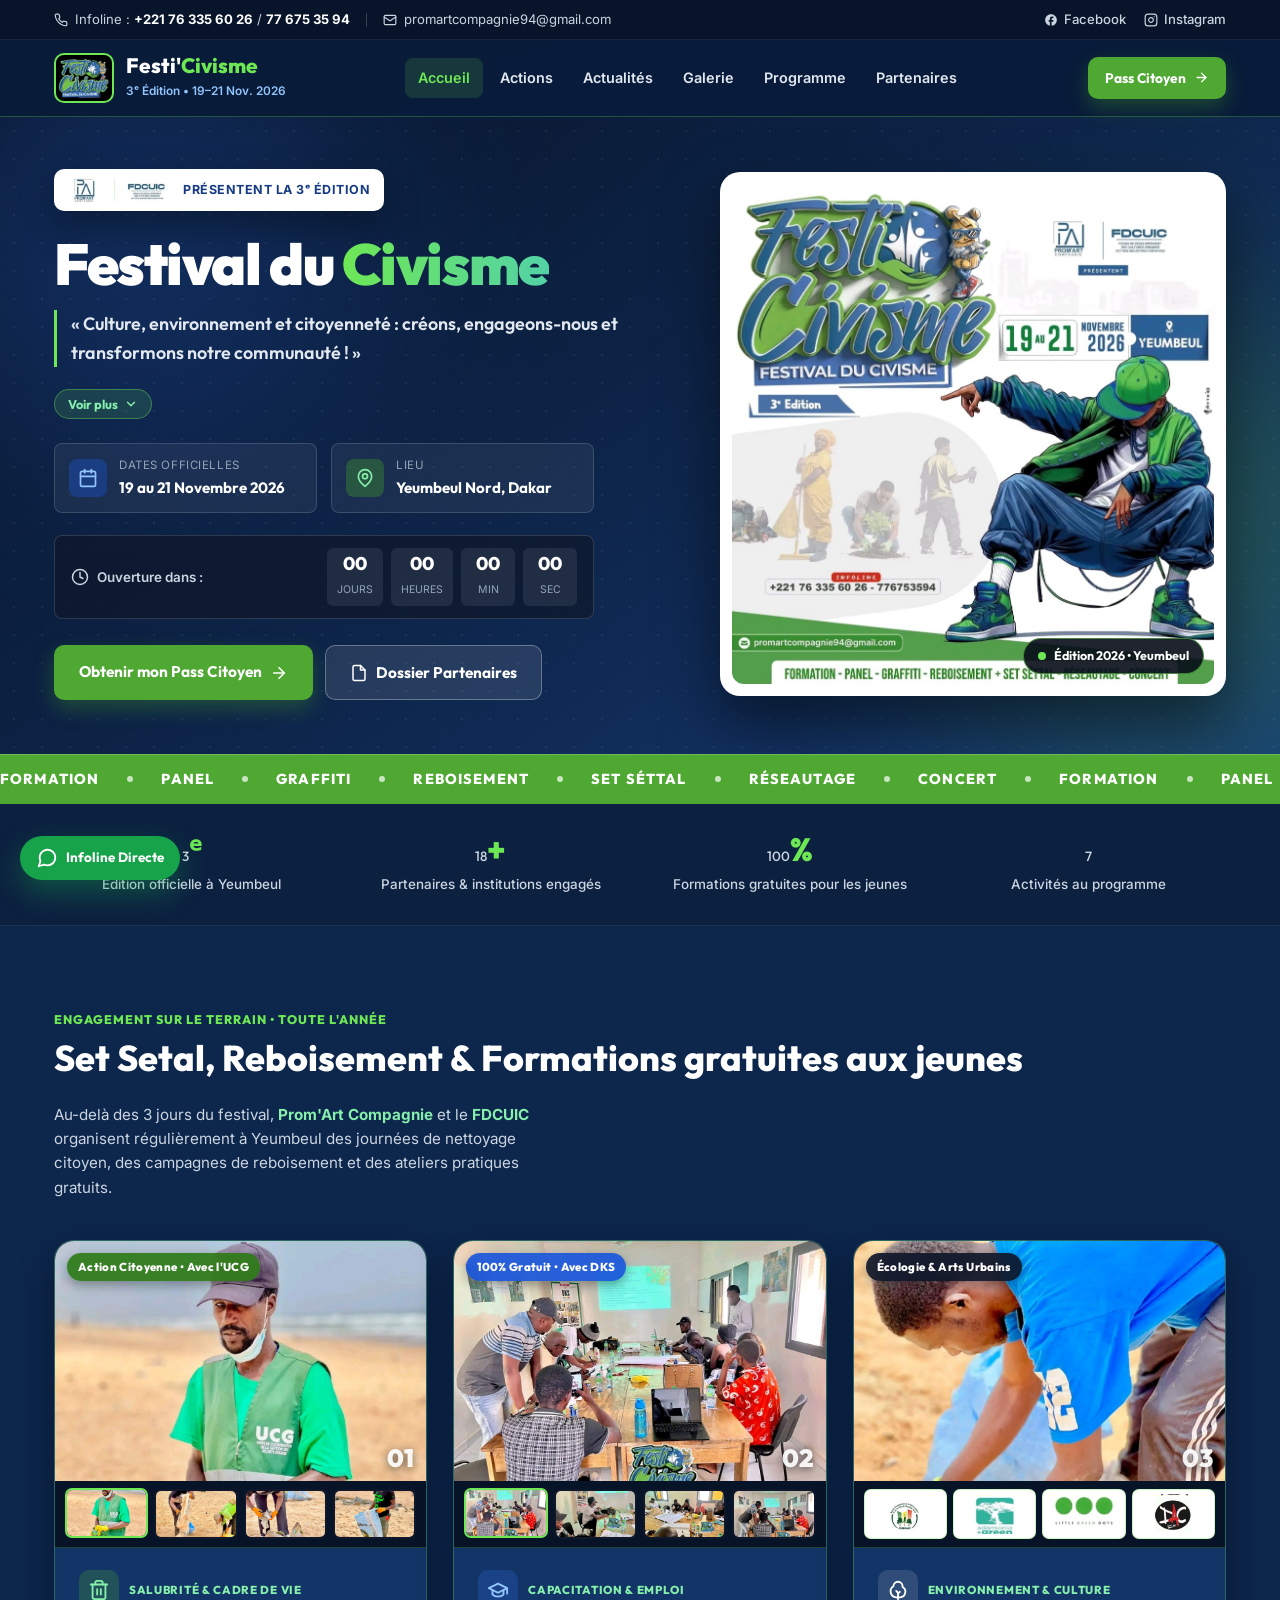
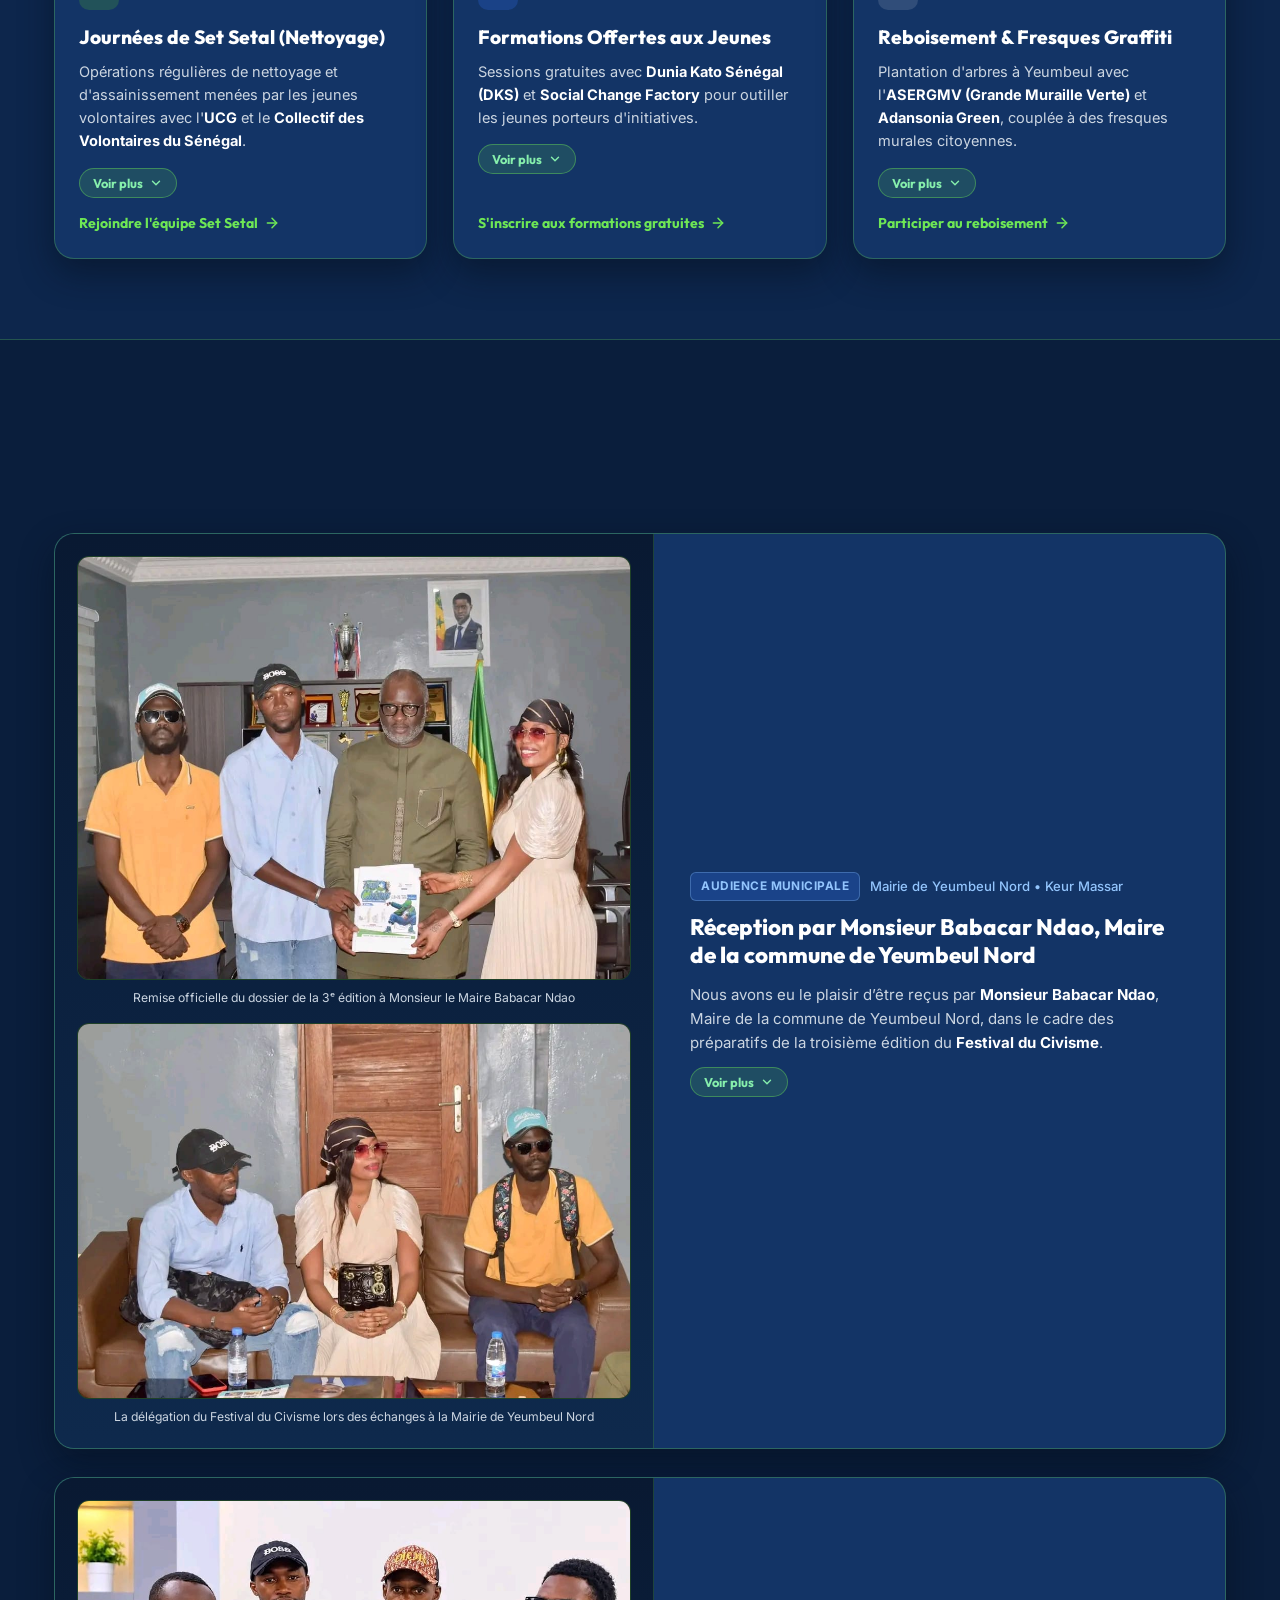
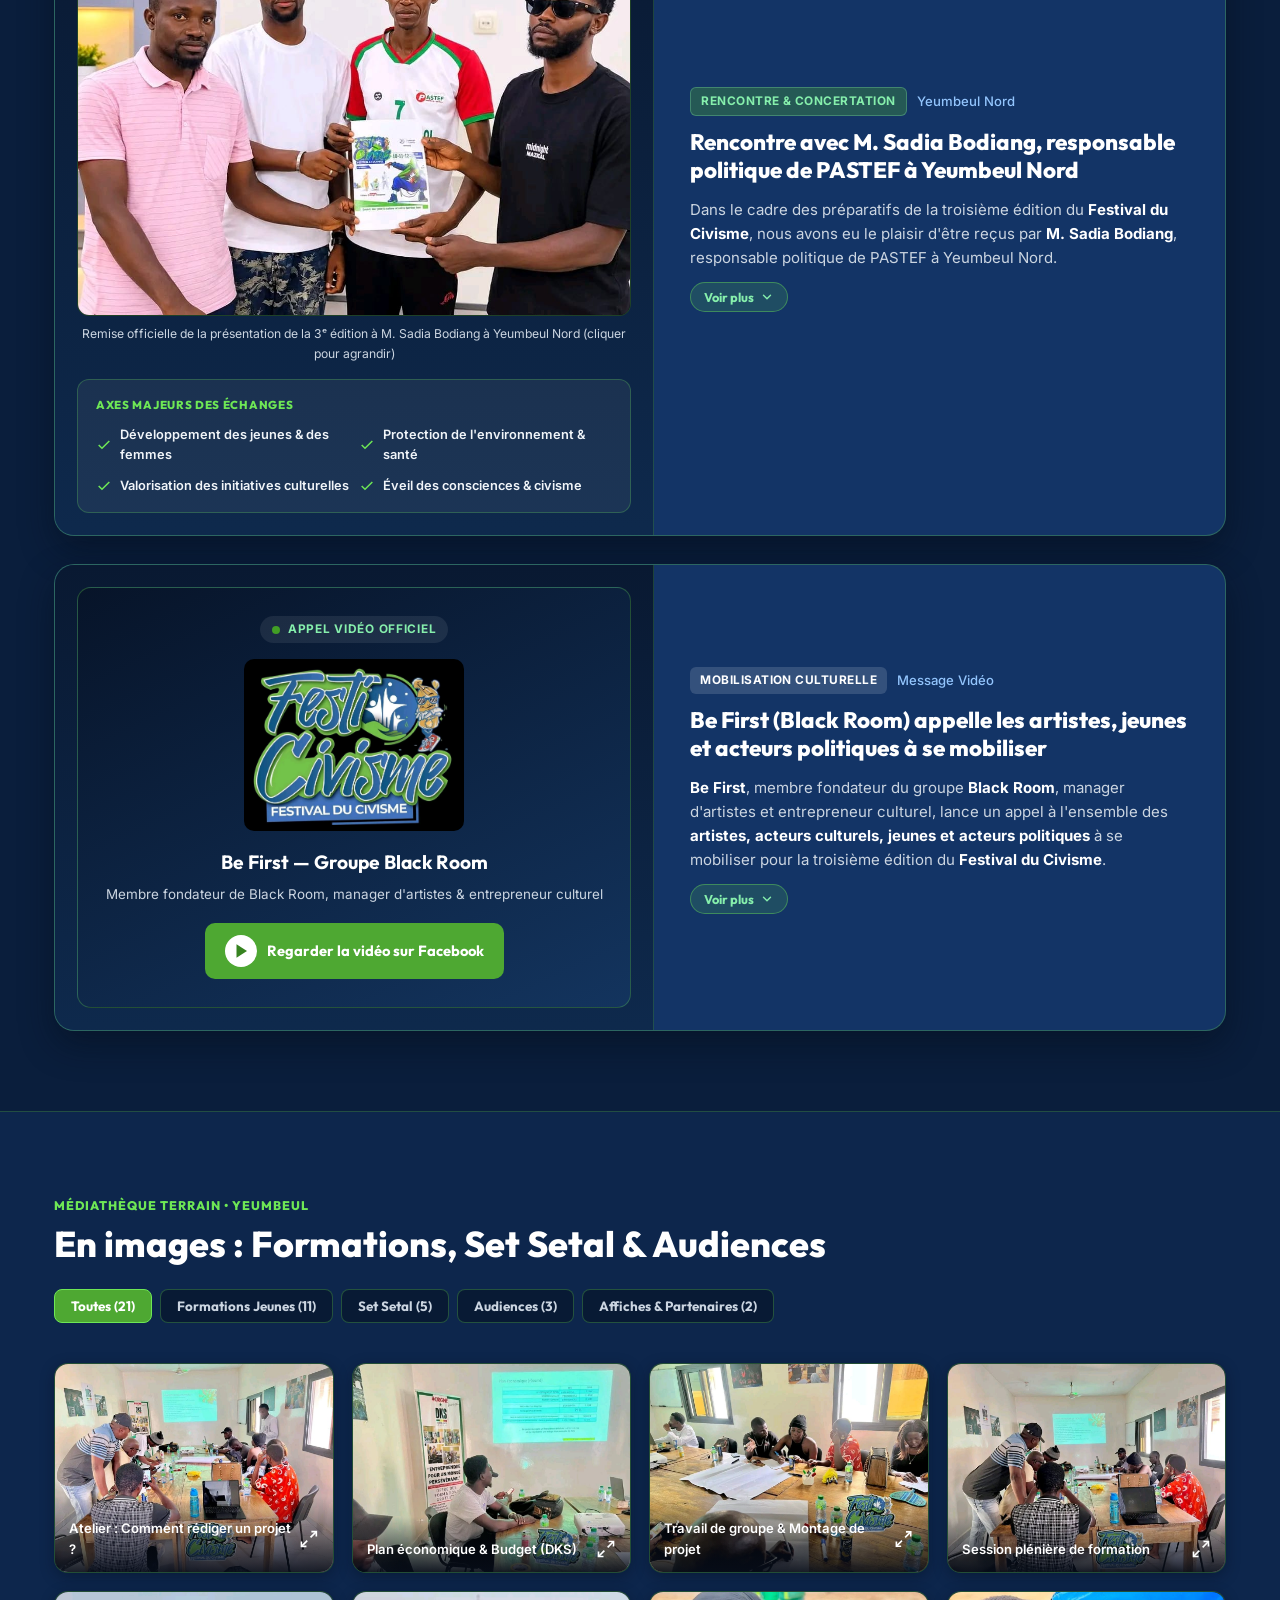
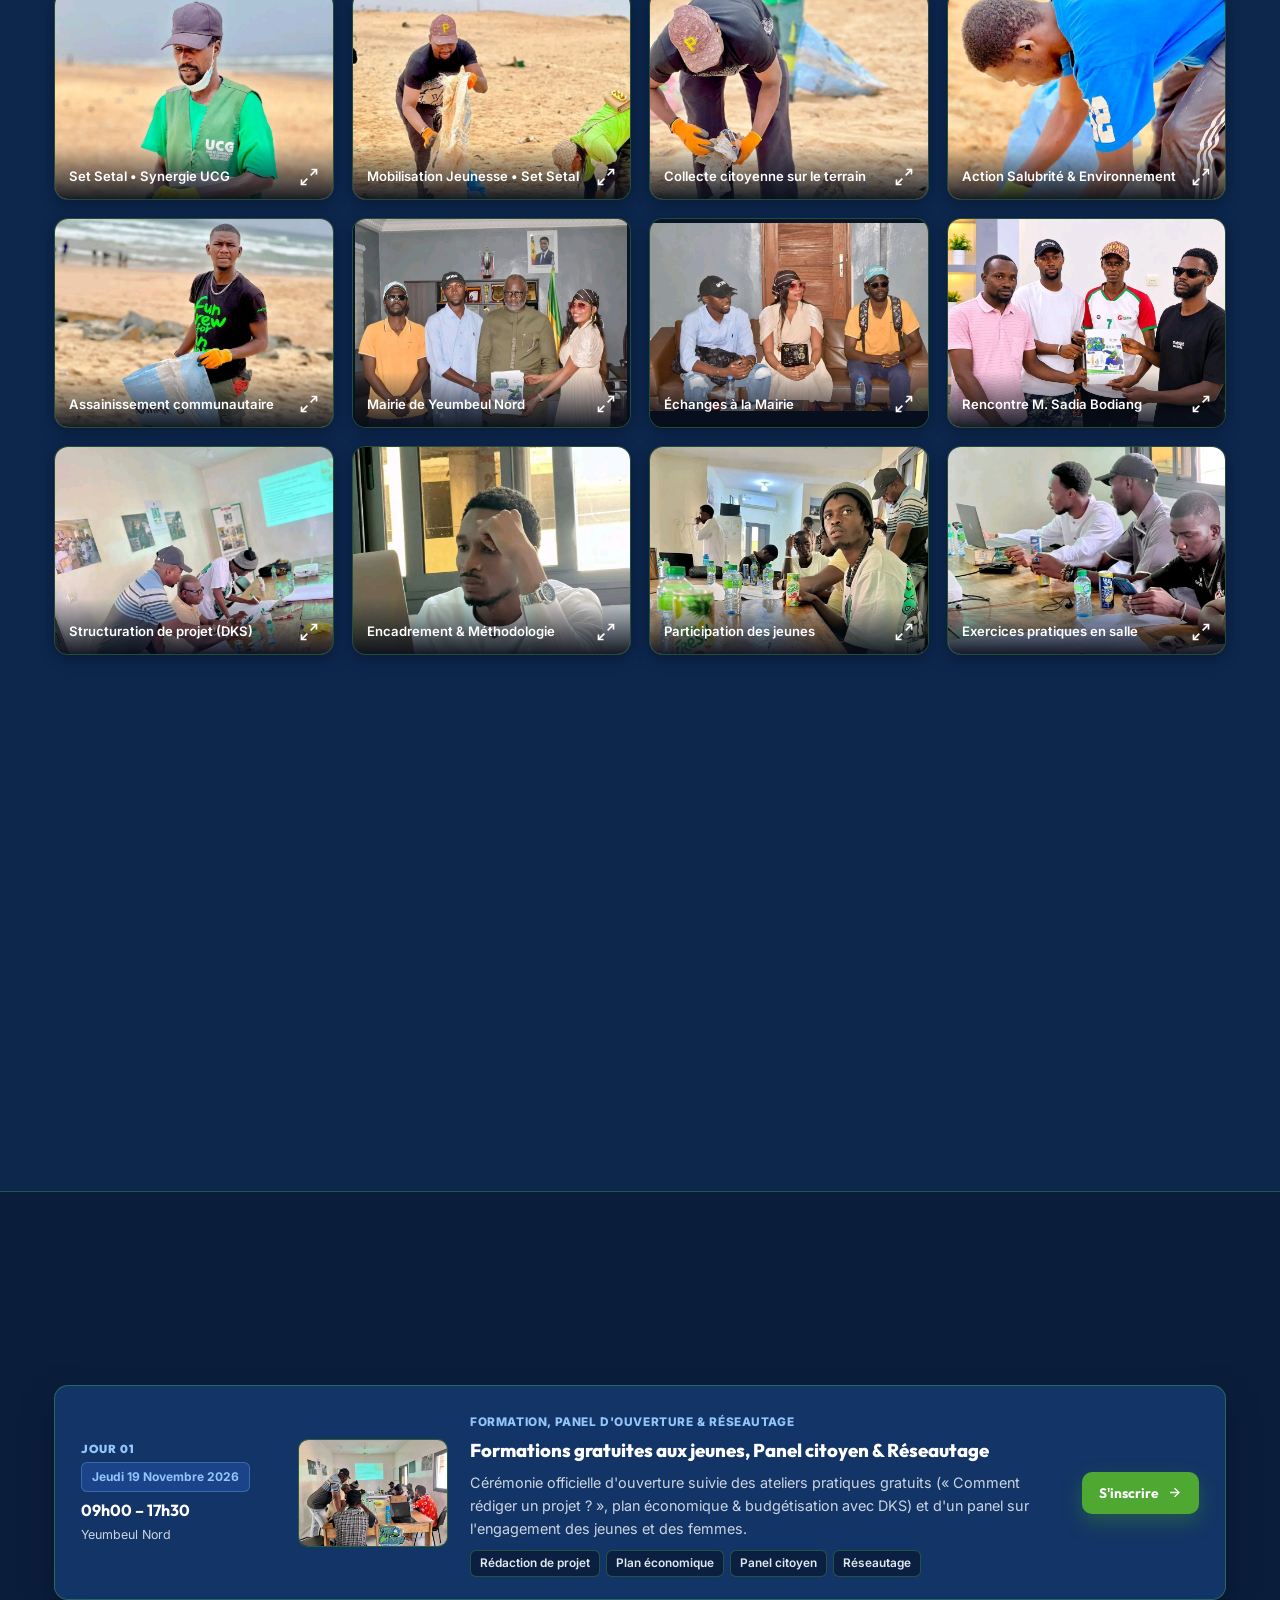
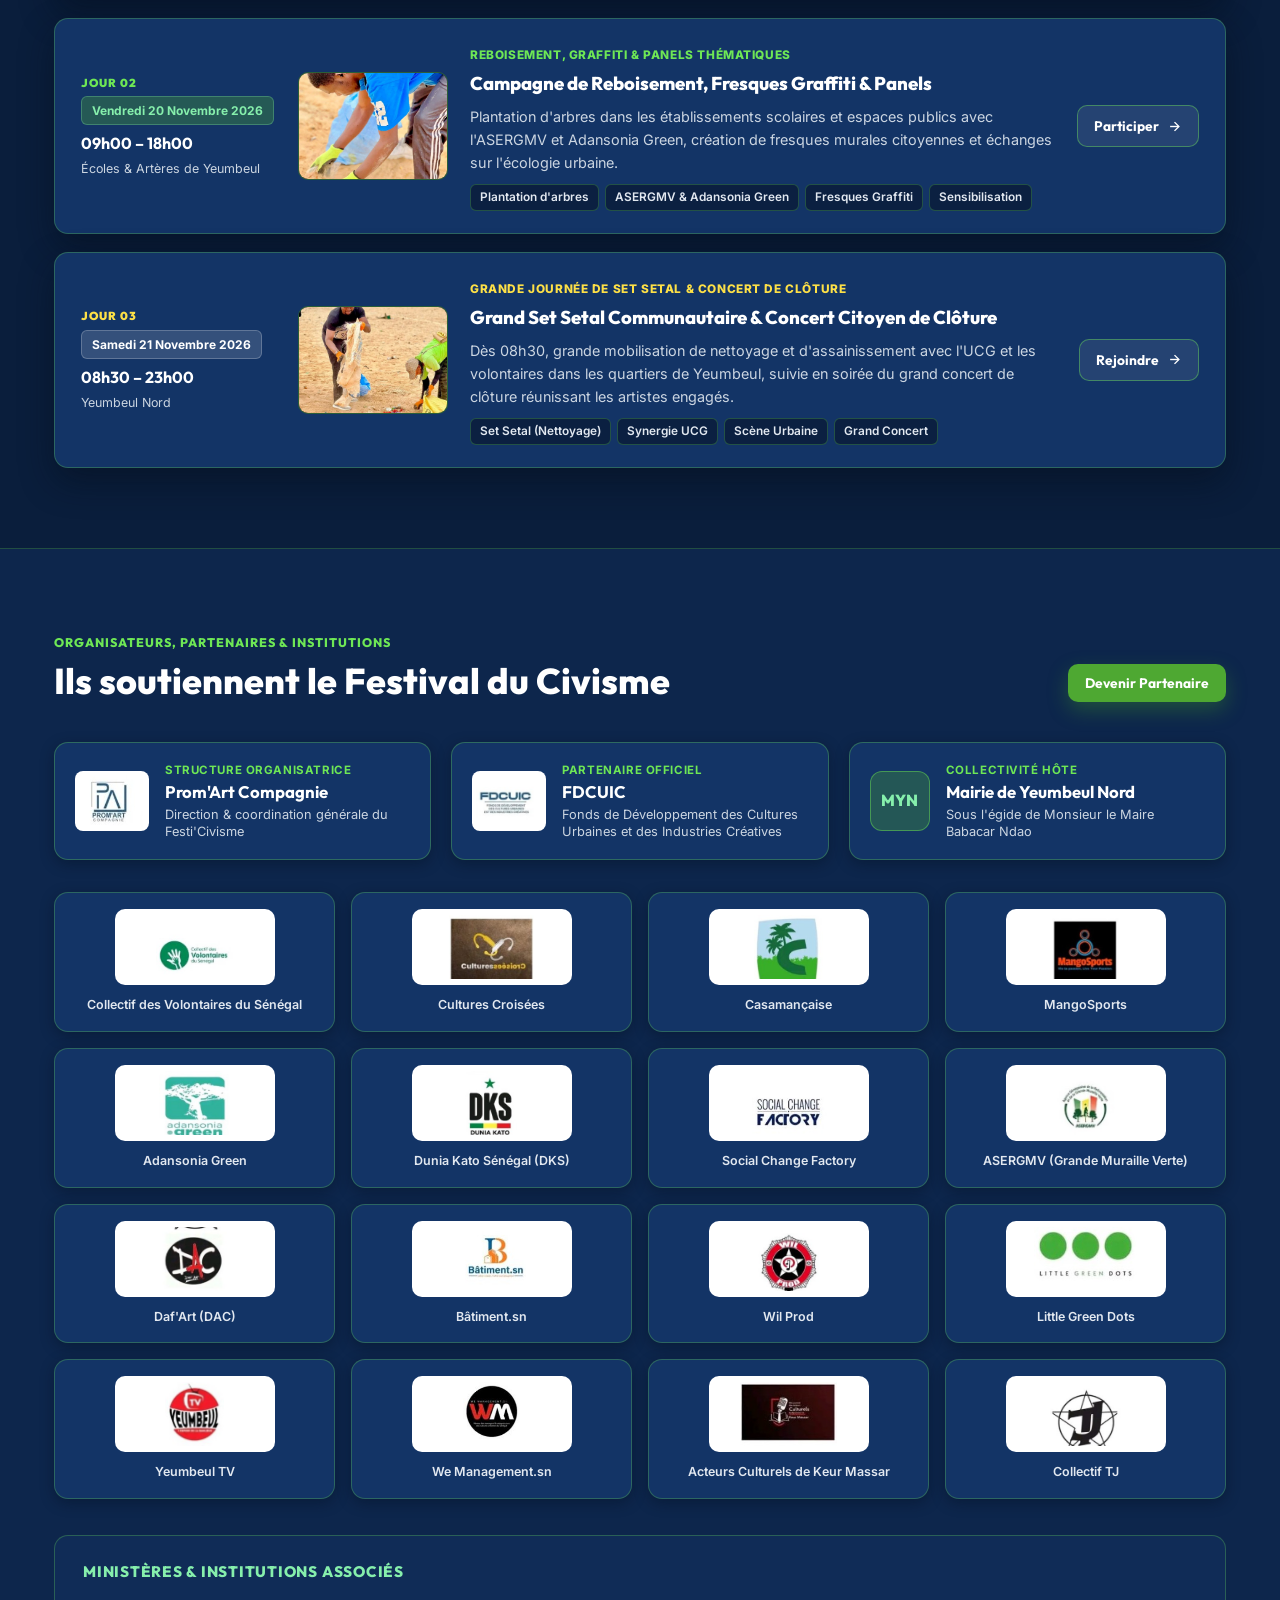
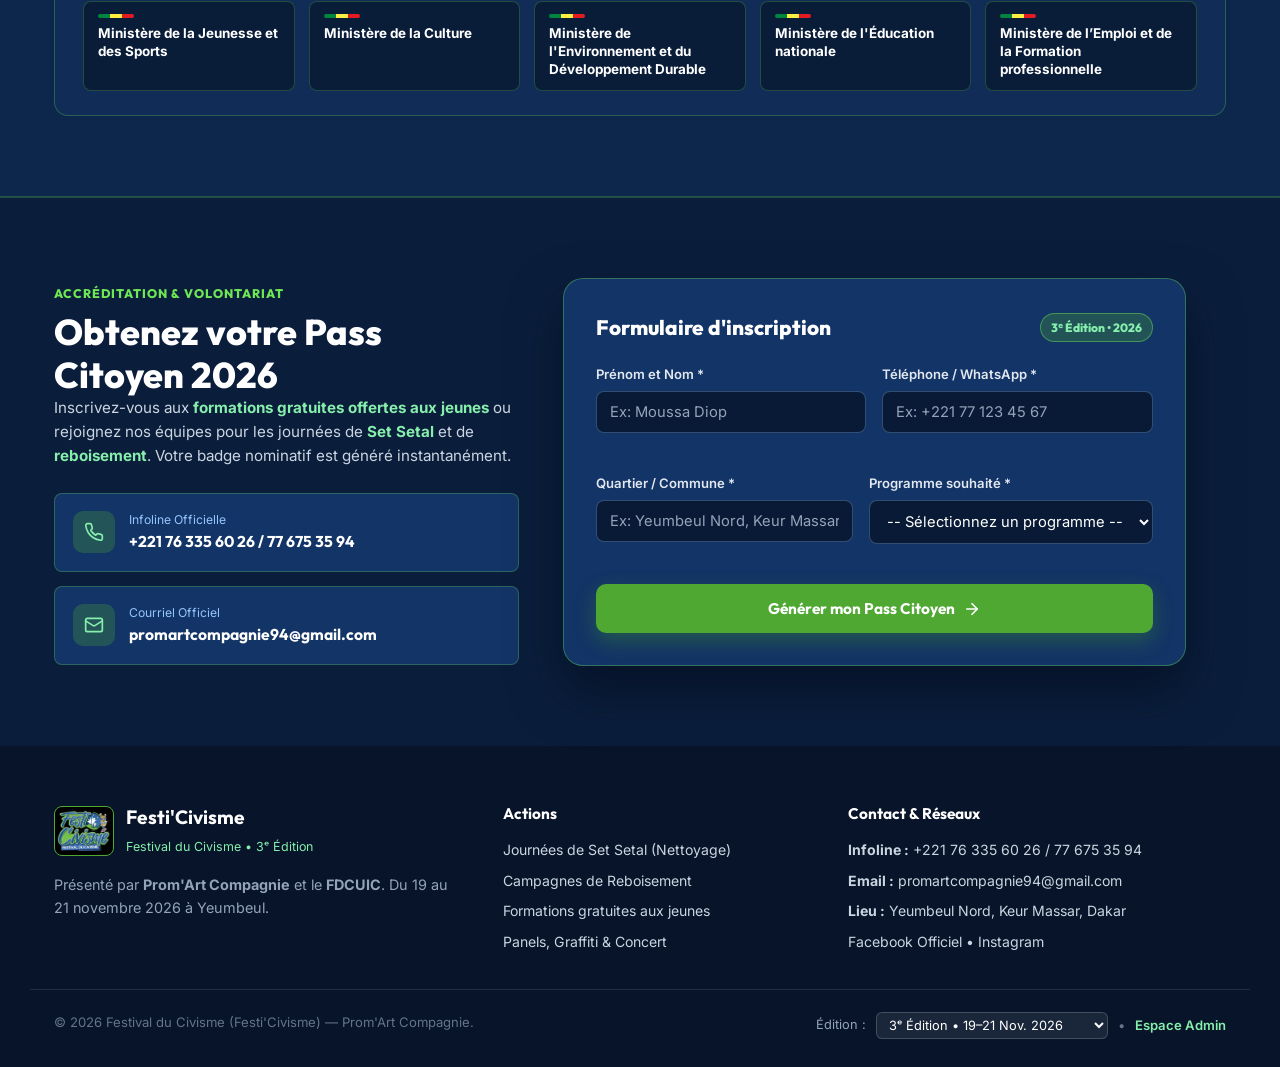
==== commit e24a17b5: "Responsive mobile et boutons Voir plus" ====
--- a/index.html
+++ b/index.html
@@ -63,6 +63,16 @@
         <a href="#galerie" class="nav-link">Galerie</a>
         <a href="#programme" class="nav-link">Programme</a>
         <a href="#partenaires" class="nav-link">Partenaires</a>
+        <div class="mobile-nav-contacts">
+          <a href="tel:+221763356026" class="mobile-nav-contact-item">
+            <svg width="14" height="14" viewBox="0 0 24 24" fill="none" stroke="currentColor" stroke-width="2"><path d="M22 16.92v3a2 2 0 0 1-2.18 2 19.79 19.79 0 0 1-8.63-3.07 19.5 19.5 0 0 1-6-6 19.79 19.79 0 0 1-3.07-8.67A2 2 0 0 1 4.11 2h3a2 2 0 0 1 2 1.72 12.84 12.84 0 0 0 .7 2.81 2 2 0 0 1-.45 2.11L8.09 9.91a16 16 0 0 0 6 6l1.27-1.27a2 2 0 0 1 2.11-.45 12.84 12.84 0 0 0 2.81.7A2 2 0 0 1 22 16.92z"/></svg>
+            <span>+221 76 335 60 26 / 77 675 35 94</span>
+          </a>
+          <a href="mailto:promartcompagnie94@gmail.com" class="mobile-nav-contact-item">
+            <svg width="14" height="14" viewBox="0 0 24 24" fill="none" stroke="currentColor" stroke-width="2"><rect width="20" height="16" x="2" y="4" rx="2"/><path d="m22 7-8.97 5.7a1.94 1.94 0 0 1-2.06 0L2 7"/></svg>
+            <span>promartcompagnie94@gmail.com</span>
+          </a>
+        </div>
       </nav>
 
       <div class="nav-cta">
@@ -97,13 +107,20 @@
             Festival du <span>Civisme</span>
           </h1>
 
-          <p class="hero-slogan">
-            « Culture, environnement et citoyenneté : créons, engageons-nous et transformons notre communauté ! »
-          </p>
-
-          <p class="hero-summary">
-            À <strong>Yeumbeul</strong> et dans le département de Keur Massar, le Festi'Civisme agit sur le terrain à travers des <strong>journées de Set Setal (nettoyage)</strong>, des <strong>campagnes de reboisement</strong> et des <strong>formations gratuites offertes aux jeunes</strong>.
-          </p>
+          <div class="hero-intro-wrap">
+            <p class="hero-slogan">
+              « Culture, environnement et citoyenneté : créons, engageons-nous et transformons notre communauté ! »
+            </p>
+            <div class="readmore-box" hidden>
+              <p class="hero-summary">
+                À <strong>Yeumbeul</strong> et dans le département de Keur Massar, le Festi'Civisme agit toute l'année sur le terrain à travers des <strong>journées de Set Setal (nettoyage)</strong>, des <strong>campagnes de reboisement</strong> et des <strong>formations gratuites offertes aux jeunes</strong>.
+              </p>
+            </div>
+            <button type="button" class="readmore-btn hero-readmore" aria-expanded="false">
+              <span>Voir plus</span>
+              <svg width="14" height="14" viewBox="0 0 24 24" fill="none" stroke="currentColor" stroke-width="2.4" stroke-linecap="round" stroke-linejoin="round"><polyline points="6 9 12 15 18 9"/></svg>
+            </button>
+          </div>
 
           <div class="hero-key-facts">
             <div class="fact-box">
@@ -257,12 +274,18 @@
               </div>
               <h3>Journées de Set Setal (Nettoyage)</h3>
               <p>
-                Opérations régulières de nettoyage, de ramassage des déchets plastiques et d'assainissement menées par les jeunes volontaires en synergie avec l'<strong>UCG</strong> et le <strong>Collectif des Volontaires du Sénégal</strong>.
+                Opérations régulières de nettoyage et d'assainissement menées par les jeunes volontaires avec l'<strong>UCG</strong> et le <strong>Collectif des Volontaires du Sénégal</strong>.
               </p>
-              <ul class="action-highlights">
-                <li>Dotation en gants, gilets et sacs de collecte</li>
-                <li>Sensibilisation de proximité dans les quartiers</li>
-              </ul>
+              <div class="readmore-box" hidden>
+                <ul class="action-highlights">
+                  <li>Dotation en gants, gilets et sacs de collecte</li>
+                  <li>Sensibilisation de proximité dans les quartiers</li>
+                </ul>
+              </div>
+              <button type="button" class="readmore-btn" aria-expanded="false">
+                <span>Voir plus</span>
+                <svg width="14" height="14" viewBox="0 0 24 24" fill="none" stroke="currentColor" stroke-width="2.4" stroke-linecap="round" stroke-linejoin="round"><polyline points="6 9 12 15 18 9"/></svg>
+              </button>
               <a href="#inscription" class="action-link" data-preselect="Volontaire - Journée Set Setal (Nettoyage)">
                 <span>Rejoindre l'équipe Set Setal</span>
                 <svg width="16" height="16" viewBox="0 0 24 24" fill="none" stroke="currentColor" stroke-width="2.2" stroke-linecap="round" stroke-linejoin="round"><path d="M5 12h14"/><path d="m12 5 7 7-7 7"/></svg>
@@ -303,12 +326,18 @@
               </div>
               <h3>Formations Offertes aux Jeunes</h3>
               <p>
-                Sessions de formation gratuites organisées avec <strong>Dunia Kato Sénégal (DKS)</strong> et <strong>Social Change Factory</strong> pour outiller concrètement les jeunes porteurs d'initiatives à Yeumbeul.
+                Sessions gratuites avec <strong>Dunia Kato Sénégal (DKS)</strong> et <strong>Social Change Factory</strong> pour outiller les jeunes porteurs d'initiatives.
               </p>
-              <ul class="action-highlights">
-                <li>Montage & rédaction de projet (« Comment rédiger un projet ? »)</li>
-                <li>Plan économique, budgétisation & entrepreneuriat culturel</li>
-              </ul>
+              <div class="readmore-box" hidden>
+                <ul class="action-highlights">
+                  <li>Montage & rédaction de projet (« Comment rédiger un projet ? »)</li>
+                  <li>Plan économique, budgétisation & entrepreneuriat culturel</li>
+                </ul>
+              </div>
+              <button type="button" class="readmore-btn" aria-expanded="false">
+                <span>Voir plus</span>
+                <svg width="14" height="14" viewBox="0 0 24 24" fill="none" stroke="currentColor" stroke-width="2.4" stroke-linecap="round" stroke-linejoin="round"><polyline points="6 9 12 15 18 9"/></svg>
+              </button>
               <a href="#inscription" class="action-link" data-preselect="Formation Gratuite - Entrepreneuriat & Métiers Urbains">
                 <span>S'inscrire aux formations gratuites</span>
                 <svg width="16" height="16" viewBox="0 0 24 24" fill="none" stroke="currentColor" stroke-width="2.2" stroke-linecap="round" stroke-linejoin="round"><path d="M5 12h14"/><path d="m12 5 7 7-7 7"/></svg>
@@ -341,12 +370,18 @@
               </div>
               <h3>Reboisement & Fresques Graffiti</h3>
               <p>
-                Plantation d'arbres dans les écoles et artères de Yeumbeul en partenariat avec l'<strong>ASERGMV (Grande Muraille Verte)</strong> et <strong>Adansonia Green</strong>, couplée à des fresques murales de sensibilisation.
+                Plantation d'arbres à Yeumbeul avec l'<strong>ASERGMV (Grande Muraille Verte)</strong> et <strong>Adansonia Green</strong>, couplée à des fresques murales citoyennes.
               </p>
-              <ul class="action-highlights">
-                <li>Reboisement urbain et suivi des plants avec les écoles</li>
-                <li>Fresques graffiti citoyennes et sensibilisation écologique</li>
-              </ul>
+              <div class="readmore-box" hidden>
+                <ul class="action-highlights">
+                  <li>Reboisement urbain et suivi des plants avec les écoles</li>
+                  <li>Fresques graffiti citoyennes et sensibilisation écologique</li>
+                </ul>
+              </div>
+              <button type="button" class="readmore-btn" aria-expanded="false">
+                <span>Voir plus</span>
+                <svg width="14" height="14" viewBox="0 0 24 24" fill="none" stroke="currentColor" stroke-width="2.4" stroke-linecap="round" stroke-linejoin="round"><polyline points="6 9 12 15 18 9"/></svg>
+              </button>
               <a href="#inscription" class="action-link" data-preselect="Volontaire - Campagne de Reboisement">
                 <span>Participer au reboisement</span>
                 <svg width="16" height="16" viewBox="0 0 24 24" fill="none" stroke="currentColor" stroke-width="2.2" stroke-linecap="round" stroke-linejoin="round"><path d="M5 12h14"/><path d="m12 5 7 7-7 7"/></svg>
@@ -396,35 +431,43 @@
               <p>
                 Nous avons eu le plaisir d’être reçus par <strong>Monsieur Babacar Ndao</strong>, Maire de la commune de Yeumbeul Nord, dans le cadre des préparatifs de la troisième édition du <strong>Festival du Civisme</strong>.
               </p>
-              <p>
-                Cette rencontre, particulièrement riche en échanges et en perspectives, a permis de discuter des enjeux de cette nouvelle édition. Monsieur le Maire a manifesté son engagement et sa volonté de contribuer à la <strong>promotion du civisme à travers les arts et les cultures urbaines</strong>.
-              </p>
-              <p>
-                Nous adressons nos sincères remerciements à Monsieur le Maire ainsi qu’à toute son équipe de communication pour leur accueil, leur disponibilité et l’intérêt accordé à notre initiative.
-              </p>
-              <p class="story-quote">
-                Ensemble, faisons du Festival du Civisme un projet pérenne, fédérateur et porteur d’impact pour la commune de Yeumbeul Nord et l’ensemble du département de Keur Massar.
-              </p>
-            </div>
-
-            <div class="tag-list">
-              <span>#FestivalduCivisme</span>
-              <span>#Dakar2026</span>
-              <span>#Joj</span>
-              <span>#Culture</span>
-              <span>#FDCUIC</span>
-              <span>#Yeumbeul</span>
-              <span>#Sénégal</span>
-              <span>#Dakar</span>
-              <span>#Environnement</span>
-              <span>#Citoyenneté</span>
-            </div>
-
-            <div class="ministry-chips">
-              <span>Ministère de l’Emploi et de la Formation professionnelle</span>
-              <span>Ministère de la Jeunesse et des Sports - Sénégal</span>
-              <span>Ministère de la Culture</span>
-              <span>Ministère de l'Environnement et du Développement Durable</span>
+
+              <div class="readmore-box" hidden>
+                <p>
+                  Cette rencontre, particulièrement riche en échanges et en perspectives, a permis de discuter des enjeux de cette nouvelle édition. Monsieur le Maire a manifesté son engagement et sa volonté de contribuer à la <strong>promotion du civisme à travers les arts et les cultures urbaines</strong>.
+                </p>
+                <p>
+                  Nous adressons nos sincères remerciements à Monsieur le Maire ainsi qu’à toute son équipe de communication pour leur accueil, leur disponibilité et l’intérêt accordé à notre initiative.
+                </p>
+                <p class="story-quote">
+                  Ensemble, faisons du Festival du Civisme un projet pérenne, fédérateur et porteur d’impact pour la commune de Yeumbeul Nord et l’ensemble du département de Keur Massar.
+                </p>
+
+                <div class="tag-list">
+                  <span>#FestivalduCivisme</span>
+                  <span>#Dakar2026</span>
+                  <span>#Joj</span>
+                  <span>#Culture</span>
+                  <span>#FDCUIC</span>
+                  <span>#Yeumbeul</span>
+                  <span>#Sénégal</span>
+                  <span>#Dakar</span>
+                  <span>#Environnement</span>
+                  <span>#Citoyenneté</span>
+                </div>
+
+                <div class="ministry-chips">
+                  <span>Ministère de l’Emploi et de la Formation professionnelle</span>
+                  <span>Ministère de la Jeunesse et des Sports - Sénégal</span>
+                  <span>Ministère de la Culture</span>
+                  <span>Ministère de l'Environnement et du Développement Durable</span>
+                </div>
+              </div>
+
+              <button type="button" class="readmore-btn" aria-expanded="false">
+                <span>Voir plus</span>
+                <svg width="14" height="14" viewBox="0 0 24 24" fill="none" stroke="currentColor" stroke-width="2.4" stroke-linecap="round" stroke-linejoin="round"><polyline points="6 9 12 15 18 9"/></svg>
+              </button>
             </div>
           </div>
         </article>
@@ -472,32 +515,40 @@
               <p>
                 Dans le cadre des préparatifs de la troisième édition du <strong>Festival du Civisme</strong>, nous avons eu le plaisir d'être reçus par <strong>M. Sadia Bodiang</strong>, responsable politique de PASTEF à Yeumbeul Nord.
               </p>
-              <p>
-                Partenaire de réflexion et conseiller précieux depuis la précédente édition, M. Sadia Bodiang est également pour nous un grand frère et une véritable référence, notamment pour son engagement en faveur de la <strong>protection de l’environnement</strong> et de la <strong>promotion de la santé</strong>.
-              </p>
-              <p>
-                Nos échanges ont été particulièrement enrichissants. Ils ont porté essentiellement sur les enjeux du <strong>développement des jeunes et des femmes</strong>, la <strong>valorisation des initiatives culturelles</strong> ainsi que l’<strong>éveil des consciences</strong> et le <strong>renforcement de l’engagement citoyen</strong> des populations.
-              </p>
-              <p class="story-quote">
-                Nous lui adressons nos sincères remerciements pour son accueil, ses précieux conseils et, surtout, pour sa contribution à la réussite de cet événement.
-              </p>
-            </div>
-
-            <div class="tag-list">
-              <span>#Culture</span>
-              <span>#Environnement</span>
-              <span>#Civisme</span>
-              <span>#Citoyenneté</span>
-              <span>#Education</span>
-              <span>#Art</span>
-            </div>
-
-            <div class="ministry-chips">
-              <span>Ministère de l'Éducation nationale du Sénégal</span>
-              <span>Ministère de la Jeunesse et des Sports - Sénégal</span>
-              <span>Ministère de l'Environnement et du Développement Durable</span>
-              <span>Ministère de la Culture</span>
-              <span>Ministère de l’Emploi et de la Formation professionnelle</span>
+
+              <div class="readmore-box" hidden>
+                <p>
+                  Partenaire de réflexion et conseiller précieux depuis la précédente édition, M. Sadia Bodiang est également pour nous un grand frère et une véritable référence, notamment pour son engagement en faveur de la <strong>protection de l’environnement</strong> et de la <strong>promotion de la santé</strong>.
+                </p>
+                <p>
+                  Nos échanges ont été particulièrement enrichissants. Ils ont porté essentiellement sur les enjeux du <strong>développement des jeunes et des femmes</strong>, la <strong>valorisation des initiatives culturelles</strong> ainsi que l’<strong>éveil des consciences</strong> et le <strong>renforcement de l’engagement citoyen</strong> des populations.
+                </p>
+                <p class="story-quote">
+                  Nous lui adressons nos sincères remerciements pour son accueil, ses précieux conseils et, surtout, pour sa contribution à la réussite de cet événement.
+                </p>
+
+                <div class="tag-list">
+                  <span>#Culture</span>
+                  <span>#Environnement</span>
+                  <span>#Civisme</span>
+                  <span>#Citoyenneté</span>
+                  <span>#Education</span>
+                  <span>#Art</span>
+                </div>
+
+                <div class="ministry-chips">
+                  <span>Ministère de l'Éducation nationale du Sénégal</span>
+                  <span>Ministère de la Jeunesse et des Sports - Sénégal</span>
+                  <span>Ministère de l'Environnement et du Développement Durable</span>
+                  <span>Ministère de la Culture</span>
+                  <span>Ministère de l’Emploi et de la Formation professionnelle</span>
+                </div>
+              </div>
+
+              <button type="button" class="readmore-btn" aria-expanded="false">
+                <span>Voir plus</span>
+                <svg width="14" height="14" viewBox="0 0 24 24" fill="none" stroke="currentColor" stroke-width="2.4" stroke-linecap="round" stroke-linejoin="round"><polyline points="6 9 12 15 18 9"/></svg>
+              </button>
             </div>
           </div>
         </article>
@@ -536,31 +587,39 @@
               <p>
                 <strong>Be First</strong>, membre fondateur du groupe <strong>Black Room</strong>, manager d'artistes et entrepreneur culturel, lance un appel à l'ensemble des <strong>artistes, acteurs culturels, jeunes et acteurs politiques</strong> à se mobiliser pour la troisième édition du <strong>Festival du Civisme</strong>.
               </p>
-              <p>
-                Il invite toutes les forces vives de la communauté à prendre part à cet événement citoyen, culturel et fédérateur, et à apporter leur soutien à cette initiative qui place la <strong>jeunesse, la culture et la citoyenneté</strong> au cœur du développement.
-              </p>
-              <p class="story-quote">
-                Ensemble, mobilisons-nous pour promouvoir le civisme et construire une société plus engagée !
-              </p>
-            </div>
-
-            <div class="tag-list">
-              <span>#Dakar2026</span>
-              <span>#JOJ</span>
-              <span>#FestivalDuCivisme</span>
-              <span>#Culture</span>
-              <span>#Jeunesse</span>
-              <span>#Environnement</span>
-              <span>#Citoyenneté</span>
-              <span>#Civisme</span>
-            </div>
-
-            <div class="ministry-chips">
-              <span>Ministère de la Jeunesse et des Sports - Sénégal</span>
-              <span>Ministère de l'Environnement et du Développement Durable</span>
-              <span>Ministère de la Culture</span>
-              <span>Ministère de l'Éducation nationale du Sénégal</span>
-              <span>Casamançaise</span>
+
+              <div class="readmore-box" hidden>
+                <p>
+                  Il invite toutes les forces vives de la communauté à prendre part à cet événement citoyen, culturel et fédérateur, et à apporter leur soutien à cette initiative qui place la <strong>jeunesse, la culture et la citoyenneté</strong> au cœur du développement.
+                </p>
+                <p class="story-quote">
+                  Ensemble, mobilisons-nous pour promouvoir le civisme et construire une société plus engagée !
+                </p>
+
+                <div class="tag-list">
+                  <span>#Dakar2026</span>
+                  <span>#JOJ</span>
+                  <span>#FestivalDuCivisme</span>
+                  <span>#Culture</span>
+                  <span>#Jeunesse</span>
+                  <span>#Environnement</span>
+                  <span>#Citoyenneté</span>
+                  <span>#Civisme</span>
+                </div>
+
+                <div class="ministry-chips">
+                  <span>Ministère de la Jeunesse et des Sports - Sénégal</span>
+                  <span>Ministère de l'Environnement et du Développement Durable</span>
+                  <span>Ministère de la Culture</span>
+                  <span>Ministère de l'Éducation nationale du Sénégal</span>
+                  <span>Casamançaise</span>
+                </div>
+              </div>
+
+              <button type="button" class="readmore-btn" aria-expanded="false">
+                <span>Voir plus</span>
+                <svg width="14" height="14" viewBox="0 0 24 24" fill="none" stroke="currentColor" stroke-width="2.4" stroke-linecap="round" stroke-linejoin="round"><polyline points="6 9 12 15 18 9"/></svg>
+              </button>
             </div>
           </div>
         </article>
--- a/styles.css
+++ b/styles.css
@@ -41,6 +41,8 @@
 html {
   scroll-behavior: smooth;
   scroll-padding-top: 84px;
+  overflow-x: hidden;
+  max-width: 100%;
 }
 
 body {
@@ -51,6 +53,7 @@
   line-height: 1.6;
   -webkit-font-smoothing: antialiased;
   overflow-x: hidden;
+  max-width: 100%;
 }
 
 img {
@@ -2165,6 +2168,72 @@
 }
 
 /* ==========================================================================
+   BOUTONS "VOIR PLUS / VOIR MOINS" & CONTACTS MENU MOBILE
+   ========================================================================== */
+.hero-intro-wrap {
+  margin-bottom: 18px;
+}
+
+.readmore-box[hidden] {
+  display: none !important;
+}
+
+.readmore-box {
+  animation: fadeExpand 0.25s ease-out;
+}
+
+@keyframes fadeExpand {
+  from {
+    opacity: 0;
+    transform: translateY(-4px);
+  }
+  to {
+    opacity: 1;
+    transform: translateY(0);
+  }
+}
+
+.readmore-btn {
+  display: inline-flex;
+  align-items: center;
+  gap: 6px;
+  background: rgba(110, 231, 85, 0.14);
+  border: 1px solid rgba(110, 231, 85, 0.4);
+  color: #86efac;
+  font-family: var(--font-display);
+  font-size: 0.8rem;
+  font-weight: 700;
+  padding: 6px 13px;
+  border-radius: 99px;
+  cursor: pointer;
+  margin-bottom: 14px;
+  width: fit-content;
+  transition: all 0.2s ease;
+}
+
+.readmore-btn:hover {
+  background: rgba(110, 231, 85, 0.26);
+  color: #ffffff;
+}
+
+.readmore-btn svg {
+  transition: transform 0.25s ease;
+}
+
+.readmore-btn.is-open svg {
+  transform: rotate(180deg);
+}
+
+.hero-readmore {
+  margin-top: 4px;
+  margin-bottom: 6px;
+}
+
+.mobile-nav-contacts {
+  display: none;
+}
+
+/* ==========================================================================
    RESPONSIVE
    ========================================================================== */
 @media (max-width: 1024px) {
@@ -2187,40 +2256,234 @@
 }
 
 @media (max-width: 768px) {
+  .container {
+    padding: 0 16px;
+  }
+
+  /* Masquer la barre supérieure encombrante au-dessus du logo sur mobile */
+  .topbar {
+    display: none;
+  }
+
+  /* Header & Logo compacts sans chevauchement avec "Pass Citoyen" */
+  .nav-container {
+    height: 64px;
+    gap: 8px;
+  }
+
+  .brand {
+    gap: 8px;
+    min-width: 0;
+    flex: 1;
+  }
+
+  .brand-logo-img {
+    width: 44px;
+    height: 38px;
+    flex-shrink: 0;
+  }
+
+  .brand-info {
+    min-width: 0;
+  }
+
+  .brand-name {
+    font-size: 1.08rem;
+    white-space: nowrap;
+  }
+
+  .brand-tag {
+    display: block;
+    font-size: 0.65rem;
+    white-space: nowrap;
+    overflow: hidden;
+    text-overflow: ellipsis;
+  }
+
+  .nav-cta {
+    gap: 6px;
+    flex-shrink: 0;
+  }
+
+  .nav-cta .btn-sm {
+    padding: 7px 11px;
+    font-size: 0.75rem;
+    white-space: nowrap;
+    border-radius: 8px;
+  }
+
+  .nav-cta .btn-sm svg {
+    display: none;
+  }
+
   .main-nav {
     position: fixed;
-    top: 76px;
+    top: 64px;
     left: 0;
     right: 0;
-    background: #0c2244;
+    background: #0b1f3f;
     flex-direction: column;
-    padding: 18px;
+    align-items: stretch;
+    padding: 16px;
     border-bottom: 1px solid rgba(110, 231, 85, 0.35);
-    box-shadow: var(--shadow-md);
+    box-shadow: var(--shadow-lg);
     display: none;
+    gap: 4px;
   }
 
   .main-nav.open {
     display: flex;
   }
 
+  .mobile-nav-contacts {
+    display: flex;
+    flex-direction: column;
+    gap: 8px;
+    margin-top: 10px;
+    padding-top: 12px;
+    border-top: 1px solid rgba(255, 255, 255, 0.12);
+  }
+
+  .mobile-nav-contact-item {
+    display: flex;
+    align-items: center;
+    gap: 8px;
+    font-size: 0.78rem;
+    color: #93c5fd;
+  }
+
   .mobile-menu-toggle {
-    display: block;
+    display: flex;
+    align-items: center;
+    justify-content: center;
+  }
+
+  /* Hero responsive sans aucun débordement horizontal */
+  .hero {
+    padding-top: 24px;
+  }
+
+  .hero-grid {
+    gap: 26px;
+    padding-bottom: 32px;
+  }
+
+  .organizers-pill {
+    padding: 5px 10px;
+    gap: 7px;
+    margin-bottom: 14px;
+    max-width: 100%;
+    flex-wrap: wrap;
+  }
+
+  .org-mini-logo {
+    height: 22px;
+  }
+
+  .org-label {
+    font-size: 0.68rem;
+  }
+
+  .hero-title {
+    font-size: clamp(1.9rem, 7.8vw, 2.5rem);
+    margin-bottom: 12px;
+  }
+
+  .hero-slogan {
+    font-size: 0.95rem;
+    padding-left: 11px;
+    margin-bottom: 10px;
+  }
+
+  .hero-summary {
+    font-size: 0.88rem;
+    margin-bottom: 12px;
   }
 
   .hero-key-facts,
   .form-row,
   .footer-grid {
     grid-template-columns: 1fr;
+    gap: 10px;
+  }
+
+  .countdown-strip {
+    flex-direction: column;
+    align-items: stretch;
+    gap: 10px;
+    padding: 12px;
+    margin-bottom: 20px;
+    width: 100%;
+  }
+
+  .countdown-units {
+    display: grid;
+    grid-template-columns: repeat(4, 1fr);
+    gap: 6px;
+    width: 100%;
+  }
+
+  .cd-box {
+    min-width: 0;
+    padding: 6px 4px;
+  }
+
+  .cd-box strong {
+    font-size: 1.02rem;
+  }
+
+  .hero-actions {
+    flex-direction: column;
+    width: 100%;
+    gap: 10px;
+  }
+
+  .hero-actions .btn {
+    width: 100%;
+    padding: 13px 18px;
+  }
+
+  /* Sections & Cartes sur mobile */
+  .section {
+    padding: 52px 0;
+  }
+
+  .section-head {
+    margin-bottom: 26px;
+    gap: 14px;
+  }
+
+  .action-main-photo {
+    height: 200px;
+  }
+
+  .action-card-body {
+    padding: 18px;
+  }
+
+  .story-media {
+    padding: 16px;
+    border-right: none;
+    border-bottom: 1px solid rgba(110, 231, 85, 0.2);
+  }
+
+  .story-content {
+    padding: 20px 18px;
+  }
+
+  .story-content h3 {
+    font-size: 1.16rem;
   }
 
   .partner-logos-grid {
     grid-template-columns: repeat(2, 1fr);
+    gap: 12px;
   }
 
   .prog-row {
     grid-template-columns: 1fr;
     gap: 14px;
+    padding: 18px;
   }
 
   .prog-thumb {
@@ -2228,13 +2491,37 @@
     height: 180px;
   }
 
+  .prog-cta .btn {
+    width: 100%;
+  }
+
   .side-summary-grid {
     grid-template-columns: 1fr;
+  }
+
+  .reg-form {
+    padding: 22px 18px;
   }
 
   .pass-body {
     flex-direction: column;
     align-items: flex-start;
+  }
+
+  /* Bouton flottant WhatsApp compact sur mobile pour ne jamais masquer le texte */
+  .floating-wa {
+    bottom: 14px;
+    right: 14px;
+    left: auto;
+    width: 48px;
+    height: 48px;
+    padding: 0;
+    border-radius: 50%;
+    justify-content: center;
+  }
+
+  .floating-wa span {
+    display: none;
   }
 }
 
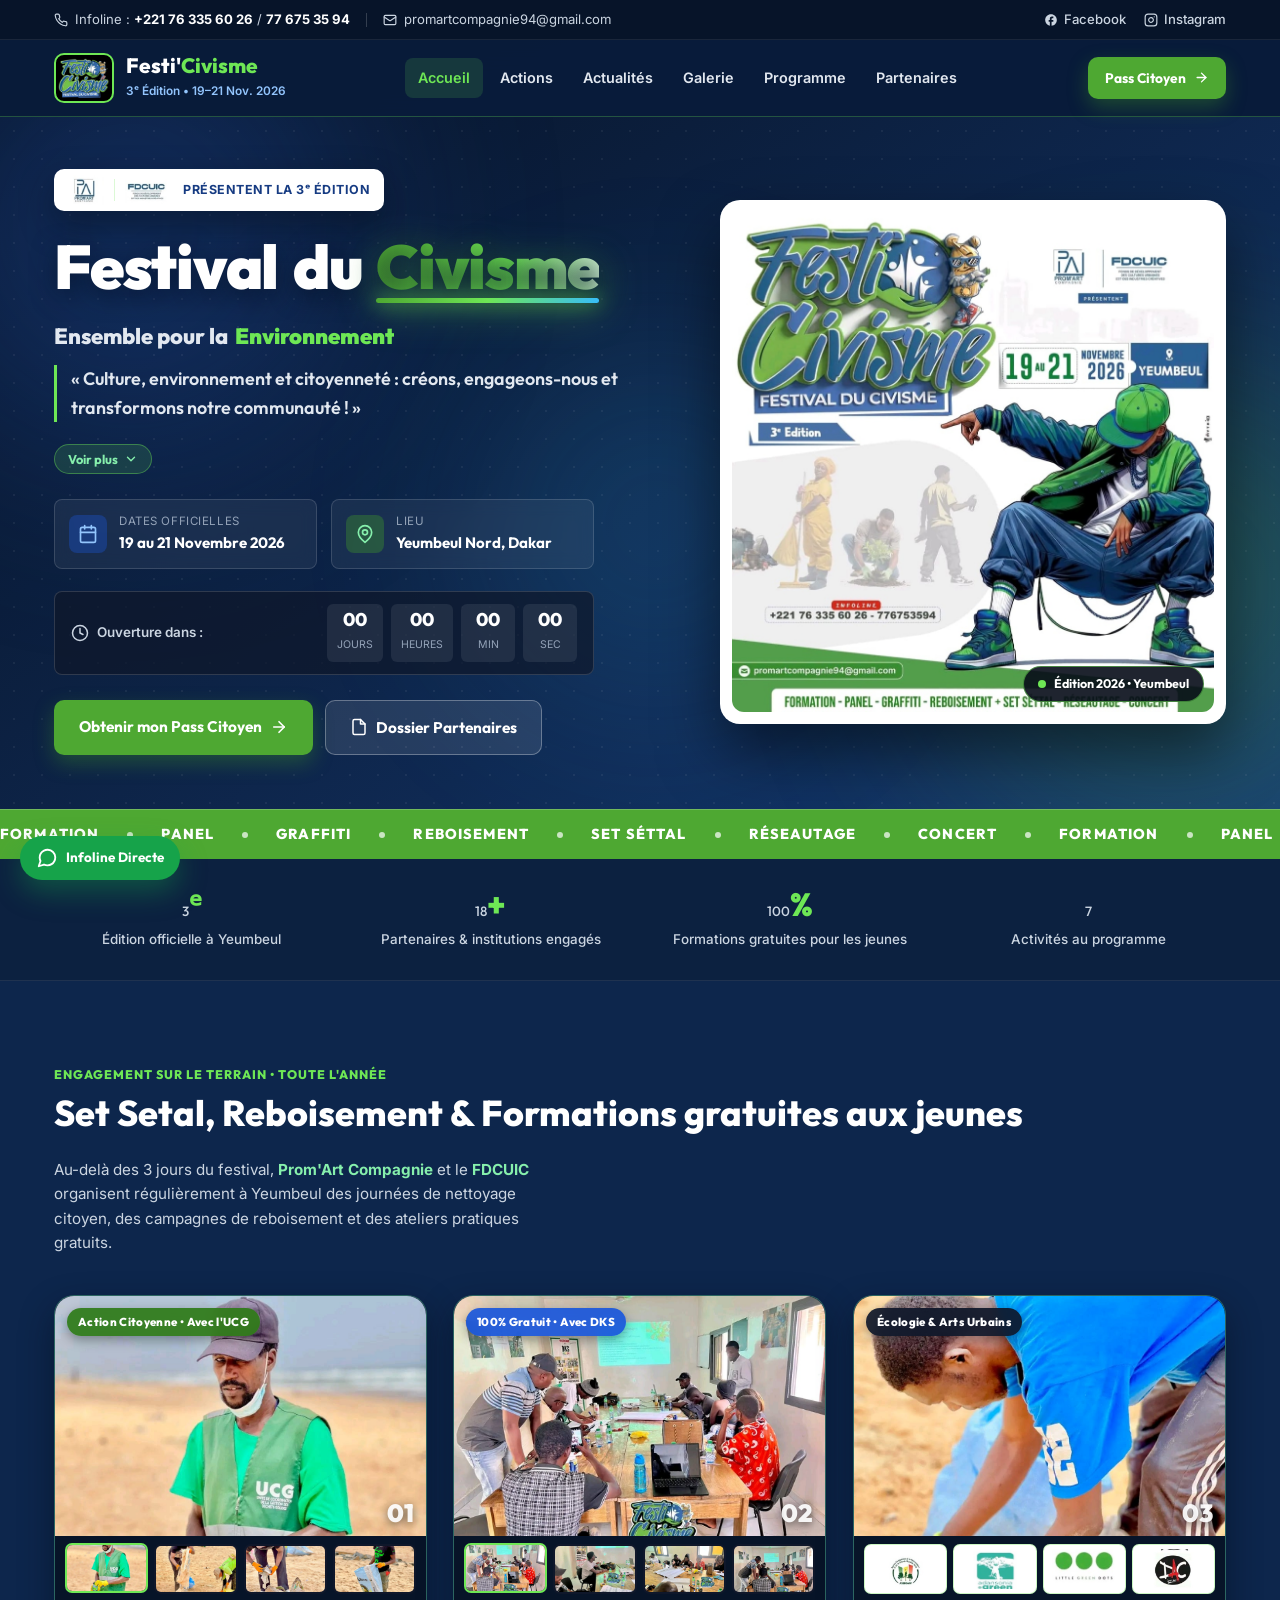
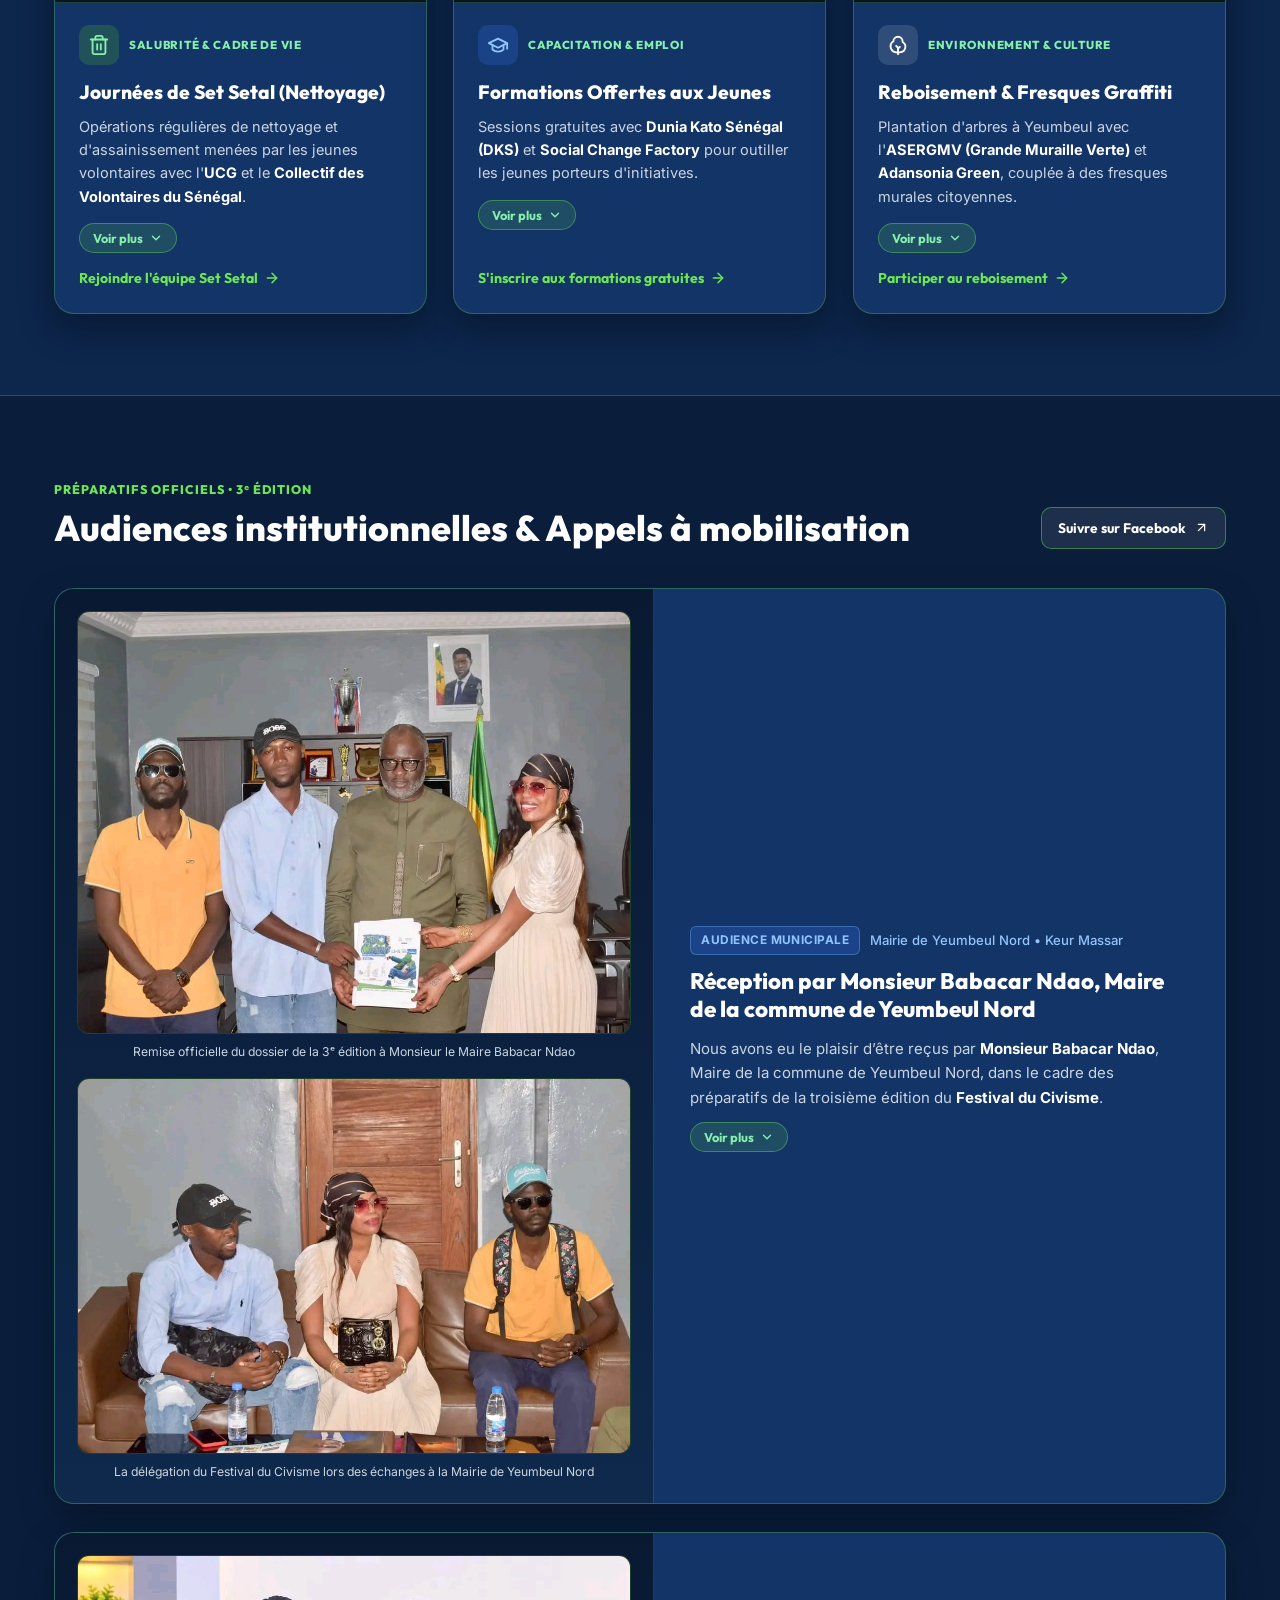
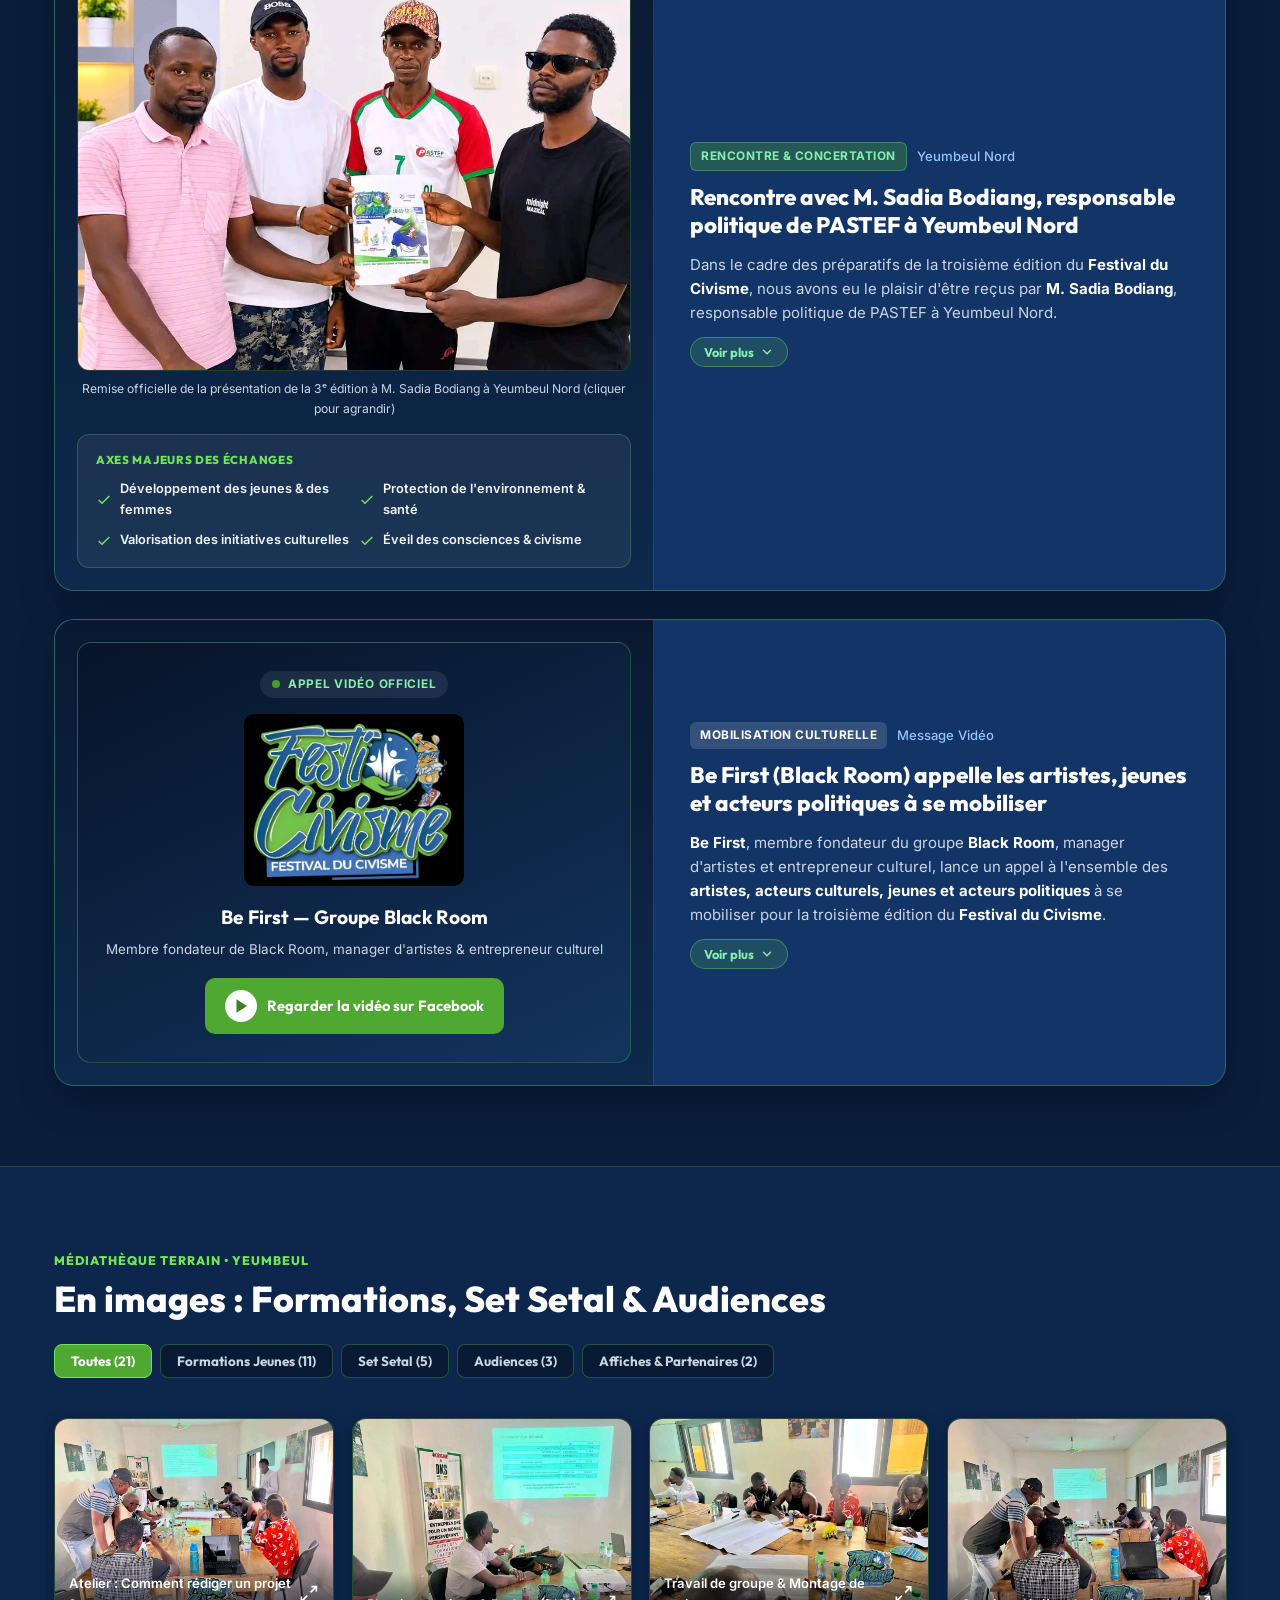
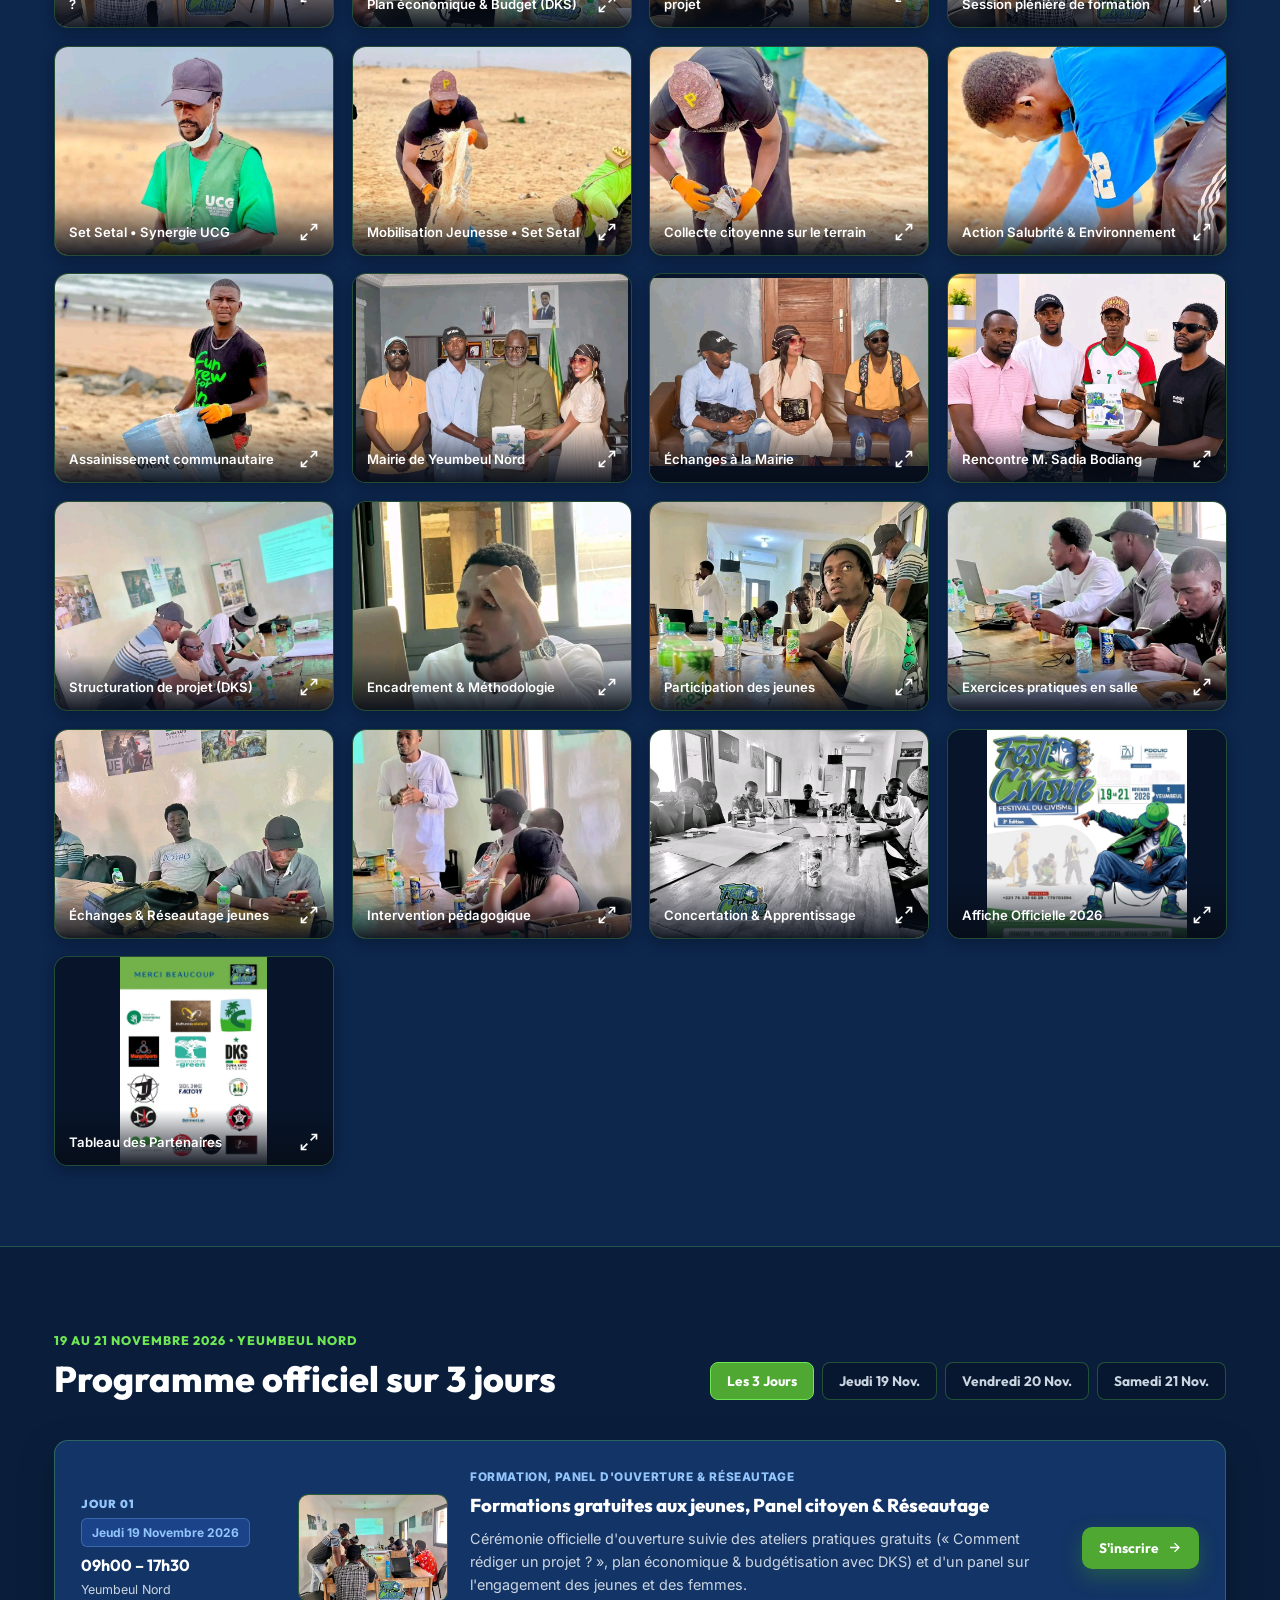
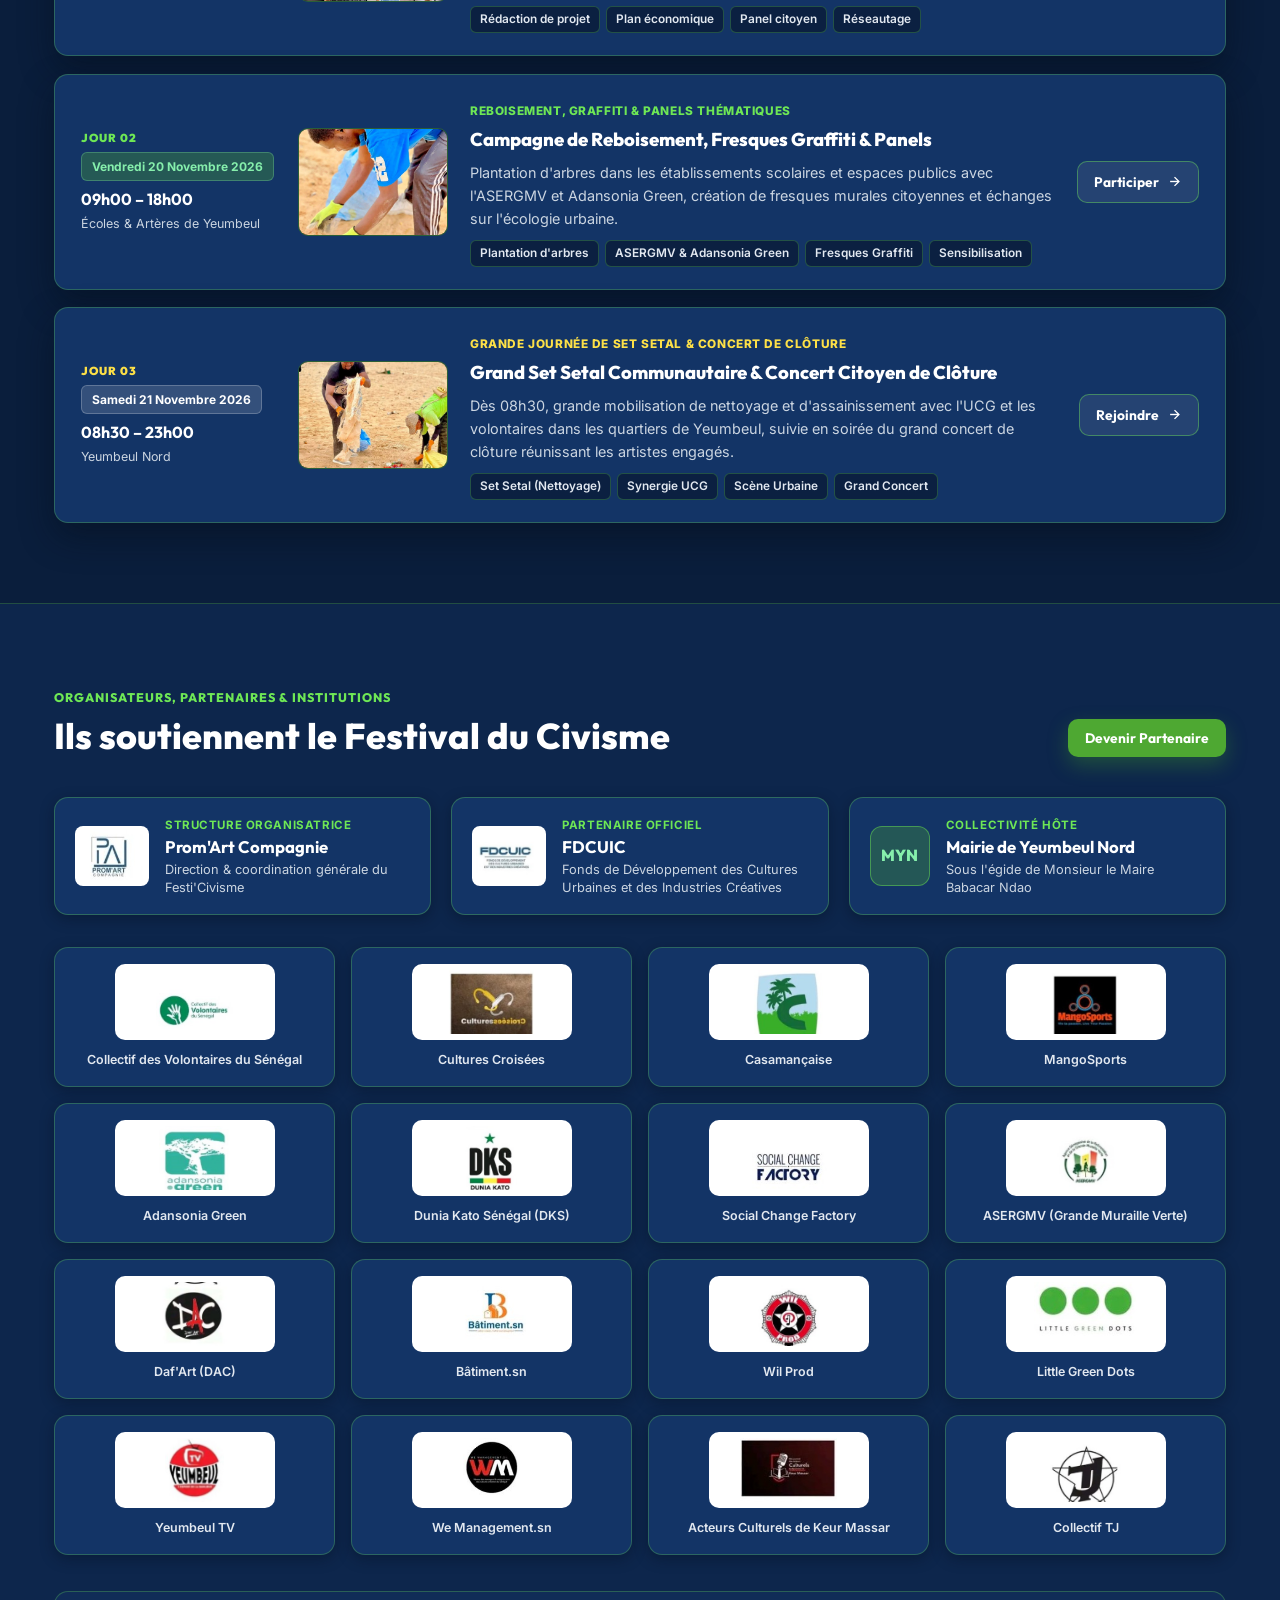
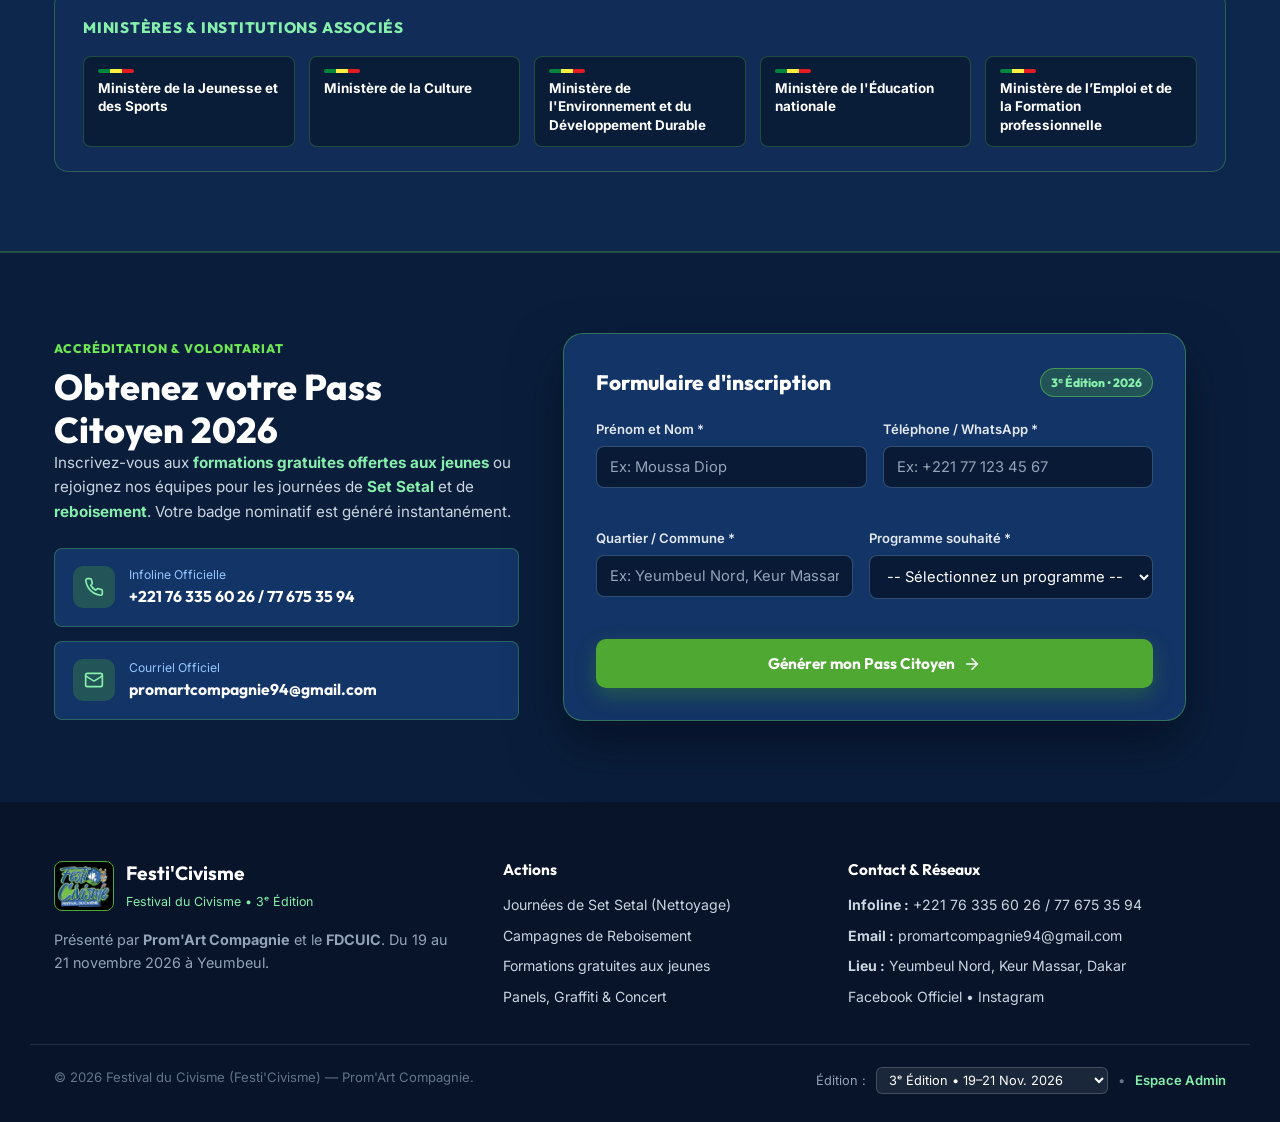
==== commit 04c0ed1f: "Apparition 3D spectaculaire du titre Festival du Civisme" ====
--- a/index.html
+++ b/index.html
@@ -90,12 +90,13 @@
   <main>
     <!-- HERO SECTION -->
     <section class="hero" id="accueil">
-      <div class="hero-glow hero-glow-blue"></div>
-      <div class="hero-glow hero-glow-green"></div>
-      <div class="hero-grid-pattern"></div>
+      <div class="hero-glow hero-glow-blue" aria-hidden="true"></div>
+      <div class="hero-glow hero-glow-green" aria-hidden="true"></div>
+      <div class="hero-glow hero-glow-soft" aria-hidden="true"></div>
+      <div class="hero-grid-pattern" aria-hidden="true"></div>
 
       <div class="container hero-grid">
-        <div class="hero-left reveal">
+        <div class="hero-left">
           <div class="organizers-pill">
             <img src="logos/promart.jpg" alt="Prom'Art Compagnie" class="org-mini-logo" />
             <span class="org-divider"></span>
@@ -104,13 +105,22 @@
           </div>
 
           <h1 class="hero-title">
-            Festival du <span>Civisme</span>
+            <span class="hero-word-mask"><span class="hero-title-word" style="--word-i: 0;">Festival</span></span>
+            <span class="hero-word-mask"><span class="hero-title-word" style="--word-i: 1;">du</span></span>
+            <span class="hero-word-mask"><span class="hero-title-word hero-word-civisme" style="--word-i: 2;" data-word="Civisme">Civisme</span></span>
           </h1>
 
+          <!-- Ligne dynamique : mot qui alterne toutes les 2,5 s -->
+          <p class="hero-rotating-line" aria-live="polite">
+            <span class="hero-rotating-prefix">Ensemble pour la </span>
+            <span class="hero-word-slot" id="heroWordSlot">
+              <span class="hero-word-sizer" aria-hidden="true">Environnement</span>
+              <span class="hero-word-item is-current">Culture</span>
+            </span>
+          </p>
+
           <div class="hero-intro-wrap">
-            <p class="hero-slogan">
-              « Culture, environnement et citoyenneté : créons, engageons-nous et transformons notre communauté ! »
-            </p>
+            <p class="hero-slogan">« Culture, environnement et citoyenneté : créons, engageons-nous et transformons notre communauté ! »</p>
             <div class="readmore-box" hidden>
               <p class="hero-summary">
                 À <strong>Yeumbeul</strong> et dans le département de Keur Massar, le Festi'Civisme agit toute l'année sur le terrain à travers des <strong>journées de Set Setal (nettoyage)</strong>, des <strong>campagnes de reboisement</strong> et des <strong>formations gratuites offertes aux jeunes</strong>.
@@ -123,7 +133,7 @@
           </div>
 
           <div class="hero-key-facts">
-            <div class="fact-box">
+            <div class="fact-box" style="--fact-i: 0;">
               <div class="fact-icon">
                 <svg width="20" height="20" viewBox="0 0 24 24" fill="none" stroke="currentColor" stroke-width="2" stroke-linecap="round" stroke-linejoin="round"><rect width="18" height="18" x="3" y="4" rx="2" ry="2"/><line x1="16" x2="16" y1="2" y2="6"/><line x1="8" x2="8" y1="2" y2="6"/><line x1="3" x2="21" y1="10" y2="10"/></svg>
               </div>
@@ -133,7 +143,7 @@
               </div>
             </div>
 
-            <div class="fact-box">
+            <div class="fact-box" style="--fact-i: 1;">
               <div class="fact-icon green">
                 <svg width="20" height="20" viewBox="0 0 24 24" fill="none" stroke="currentColor" stroke-width="2" stroke-linecap="round" stroke-linejoin="round"><path d="M20 10c0 6-8 12-8 12s-8-6-8-12a8 8 0 0 1 16 0Z"/><circle cx="12" cy="10" r="3"/></svg>
               </div>
@@ -169,7 +179,7 @@
           </div>
         </div>
 
-        <div class="hero-right reveal">
+        <div class="hero-right">
           <div class="poster-frame">
             <img src="affiche.jpg" alt="Affiche officielle Festi'Civisme 3ᵉ Édition - 19 au 21 Novembre 2026 à Yeumbeul" class="poster-img" />
             <div class="poster-badge-float">
@@ -209,19 +219,19 @@
     <section class="metrics-bar">
       <div class="container metrics-grid">
         <div class="metric-item reveal">
-          <strong class="metric-value"><span data-count="3">0</span>ᵉ</strong>
+          <strong class="metric-value"><span data-count="3">3</span>ᵉ</strong>
           <span>Édition officielle à Yeumbeul</span>
         </div>
         <div class="metric-item reveal">
-          <strong class="metric-value"><span data-count="18">0</span>+</strong>
+          <strong class="metric-value"><span data-count="18">18</span>+</strong>
           <span>Partenaires & institutions engagés</span>
         </div>
         <div class="metric-item reveal">
-          <strong class="metric-value"><span data-count="100">0</span>%</strong>
+          <strong class="metric-value"><span data-count="100">100</span>%</strong>
           <span>Formations gratuites pour les jeunes</span>
         </div>
         <div class="metric-item reveal">
-          <strong class="metric-value"><span data-count="7">0</span></strong>
+          <strong class="metric-value"><span data-count="7">7</span></strong>
           <span>Activités au programme</span>
         </div>
       </div>
@@ -233,9 +243,9 @@
         <div class="section-head reveal">
           <div>
             <span class="eyebrow">ENGAGEMENT SUR LE TERRAIN • TOUTE L'ANNÉE</span>
-            <h2 class="section-title">Set Setal, Reboisement & Formations gratuites aux jeunes</h2>
-          </div>
-          <p class="section-desc">
+            <h2 class="section-title reveal">Set Setal, Reboisement & Formations gratuites aux jeunes</h2>
+          </div>
+          <p class="section-desc reveal">
             Au-delà des 3 jours du festival, <strong>Prom'Art Compagnie</strong> et le <strong>FDCUIC</strong> organisent régulièrement à Yeumbeul des journées de nettoyage citoyen, des campagnes de reboisement et des ateliers pratiques gratuits.
           </p>
         </div>
@@ -398,7 +408,7 @@
         <div class="section-head reveal">
           <div>
             <span class="eyebrow">PRÉPARATIFS OFFICIELS • 3ᵉ ÉDITION</span>
-            <h2 class="section-title">Audiences institutionnelles & Appels à mobilisation</h2>
+            <h2 class="section-title reveal">Audiences institutionnelles & Appels à mobilisation</h2>
           </div>
           <a href="https://www.facebook.com/profile.php?id=61574910309164" target="_blank" rel="noopener" class="btn btn-outline btn-sm">
             <span>Suivre sur Facebook</span>
@@ -632,7 +642,7 @@
         <div class="section-head reveal">
           <div>
             <span class="eyebrow">MÉDIATHÈQUE TERRAIN • YEUMBEUL</span>
-            <h2 class="section-title">En images : Formations, Set Setal & Audiences</h2>
+            <h2 class="section-title reveal">En images : Formations, Set Setal & Audiences</h2>
           </div>
           <div class="gallery-filters" role="tablist">
             <button class="gal-tab active" data-gal="all">Toutes (21)</button>
@@ -826,7 +836,7 @@
         <div class="section-head reveal">
           <div>
             <span class="eyebrow">19 AU 21 NOVEMBRE 2026 • YEUMBEUL NORD</span>
-            <h2 class="section-title">Programme officiel sur 3 jours</h2>
+            <h2 class="section-title reveal">Programme officiel sur 3 jours</h2>
           </div>
           <div class="prog-filter-tabs" role="tablist">
             <button class="prog-tab active" data-day="all">Les 3 Jours</button>
@@ -945,7 +955,7 @@
         <div class="section-head reveal">
           <div>
             <span class="eyebrow">ORGANISATEURS, PARTENAIRES & INSTITUTIONS</span>
-            <h2 class="section-title">Ils soutiennent le Festival du Civisme</h2>
+            <h2 class="section-title reveal">Ils soutiennent le Festival du Civisme</h2>
           </div>
           <button type="button" class="btn btn-primary btn-sm" id="openPressKitTop">
             <span>Devenir Partenaire</span>
@@ -979,68 +989,68 @@
           </div>
         </div>
 
-        <div class="partner-logos-grid reveal">
-          <div class="partner-logo-card">
+        <div class="partner-logos-grid">
+          <div class="partner-logo-card reveal">
             <img src="logos/volontaires.jpg" alt="Collectif des Volontaires du Sénégal" />
             <span>Collectif des Volontaires du Sénégal</span>
           </div>
-          <div class="partner-logo-card">
+          <div class="partner-logo-card reveal">
             <img src="logos/cultures-croisees.jpg" alt="Cultures Croisées" />
             <span>Cultures Croisées</span>
           </div>
-          <div class="partner-logo-card">
+          <div class="partner-logo-card reveal">
             <img src="logos/casamancaise.jpg" alt="Casamançaise" />
             <span>Casamançaise</span>
           </div>
-          <div class="partner-logo-card">
+          <div class="partner-logo-card reveal">
             <img src="logos/mangosports.jpg" alt="MangoSports" />
             <span>MangoSports</span>
           </div>
-          <div class="partner-logo-card">
+          <div class="partner-logo-card reveal">
             <img src="logos/adansonia-green.jpg" alt="Adansonia Green" />
             <span>Adansonia Green</span>
           </div>
-          <div class="partner-logo-card">
+          <div class="partner-logo-card reveal">
             <img src="logos/dks.jpg" alt="Dunia Kato Sénégal (DKS)" />
             <span>Dunia Kato Sénégal (DKS)</span>
           </div>
-          <div class="partner-logo-card">
+          <div class="partner-logo-card reveal">
             <img src="logos/social-change-factory.jpg" alt="Social Change Factory" />
             <span>Social Change Factory</span>
           </div>
-          <div class="partner-logo-card">
+          <div class="partner-logo-card reveal">
             <img src="logos/asergmv.jpg" alt="ASERGMV - Grande Muraille Verte" />
             <span>ASERGMV (Grande Muraille Verte)</span>
           </div>
-          <div class="partner-logo-card">
+          <div class="partner-logo-card reveal">
             <img src="logos/dafart.jpg" alt="Daf'Art (DAC)" />
             <span>Daf'Art (DAC)</span>
           </div>
-          <div class="partner-logo-card">
+          <div class="partner-logo-card reveal">
             <img src="logos/batiment-sn.jpg" alt="Bâtiment.sn" />
             <span>Bâtiment.sn</span>
           </div>
-          <div class="partner-logo-card">
+          <div class="partner-logo-card reveal">
             <img src="logos/wil-prod.jpg" alt="Wil Prod" />
             <span>Wil Prod</span>
           </div>
-          <div class="partner-logo-card">
+          <div class="partner-logo-card reveal">
             <img src="logos/little-green-dots.jpg" alt="Little Green Dots" />
             <span>Little Green Dots</span>
           </div>
-          <div class="partner-logo-card">
+          <div class="partner-logo-card reveal">
             <img src="logos/yeumbeul-tv.jpg" alt="Yeumbeul TV" />
             <span>Yeumbeul TV</span>
           </div>
-          <div class="partner-logo-card">
+          <div class="partner-logo-card reveal">
             <img src="logos/we-management.jpg" alt="We Management.sn" />
             <span>We Management.sn</span>
           </div>
-          <div class="partner-logo-card">
+          <div class="partner-logo-card reveal">
             <img src="logos/acteurs-culturels-km.jpg" alt="Mouvement des Acteurs Culturels de Keur Massar" />
             <span>Acteurs Culturels de Keur Massar</span>
           </div>
-          <div class="partner-logo-card">
+          <div class="partner-logo-card reveal">
             <img src="logos/tj.jpg" alt="Collectif TJ" />
             <span>Collectif TJ</span>
           </div>
@@ -1079,8 +1089,8 @@
       <div class="container reg-layout">
         <div class="reg-left reveal">
           <span class="eyebrow">ACCRÉDITATION & VOLONTARIAT</span>
-          <h2 class="section-title">Obtenez votre Pass Citoyen 2026</h2>
-          <p class="section-desc">
+          <h2 class="section-title reveal">Obtenez votre Pass Citoyen 2026</h2>
+          <p class="section-desc reveal">
             Inscrivez-vous aux <strong>formations gratuites offertes aux jeunes</strong> ou rejoignez nos équipes pour les journées de <strong>Set Setal</strong> et de <strong>reboisement</strong>. Votre badge nominatif est généré instantanément.
           </p>
 
--- a/styles.css
+++ b/styles.css
@@ -79,14 +79,22 @@
   padding: 0 24px;
 }
 
-/* Scroll Reveal Animation */
+/* Apparition au scroll : visible par défaut si JavaScript est désactivé */
 .reveal {
+  opacity: 1;
+  transform: translateY(0);
+}
+
+html.js-enabled .reveal {
   opacity: 0;
-  transform: translateY(22px);
-  transition: opacity 0.6s cubic-bezier(0.22, 1, 0.36, 1), transform 0.6s cubic-bezier(0.22, 1, 0.36, 1);
-}
-
-.reveal.is-visible {
+  transform: translateY(30px);
+  transition: opacity 0.7s cubic-bezier(0.22, 1, 0.36, 1),
+              transform 0.7s cubic-bezier(0.22, 1, 0.36, 1);
+  transition-delay: var(--reveal-delay, 0ms);
+  will-change: opacity, transform;
+}
+
+html.js-enabled .reveal.is-visible {
   opacity: 1;
   transform: translateY(0);
 }
@@ -348,6 +356,15 @@
   background: var(--green);
 }
 
+.hero-glow-soft {
+  top: 32%;
+  left: 38%;
+  width: 340px;
+  height: 340px;
+  background: #38bdf8;
+  opacity: 0.16;
+}
+
 .hero-grid-pattern {
   position: absolute;
   inset: 0;
@@ -400,17 +417,31 @@
 
 .hero-title {
   font-family: var(--font-display);
-  font-size: clamp(2.5rem, 4.5vw, 3.75rem);
+  font-size: clamp(2.55rem, 4.8vw, 3.9rem);
   font-weight: 900;
-  line-height: 1.06;
-  letter-spacing: -0.025em;
-  margin-bottom: 16px;
-}
-
-.hero-title span {
-  background: linear-gradient(90deg, #6ee755 0%, #38bdf8 100%);
-  -webkit-background-clip: text;
-  -webkit-text-fill-color: transparent;
+  line-height: 1.1;
+  letter-spacing: -0.02em;
+  margin-bottom: 18px;
+  display: flex;
+  flex-wrap: wrap;
+  align-items: baseline;
+  column-gap: 0.24em;
+  row-gap: 0.08em;
+  perspective: 900px;
+}
+
+/* Conteneur de chaque mot du titre */
+.hero-word-mask {
+  display: inline-block;
+  position: relative;
+  overflow: visible;
+  padding-bottom: 0.08em;
+}
+
+.hero-title-word {
+  display: inline-block;
+  color: #ffffff;
+  text-shadow: 0 6px 24px rgba(7, 20, 41, 0.75);
 }
 
 .hero-slogan {
@@ -2552,10 +2583,384 @@
 
 
 /* ==========================================================================
-   MOTION DESIGN
+   ANIMATIONS DE LA SECTION HERO (CSS & JS NATIFS)
    ========================================================================== */
 
-/* 1. Barre de progression de lecture */
+:root {
+  /* Décalage entre les mots et cartes du hero (150 ms sur bureau, 80 ms sur mobile) */
+  --hero-stagger: 150ms;
+}
+
+@media (max-width: 768px) {
+  :root {
+    --hero-stagger: 80ms;
+  }
+
+  /* Sur mobile, désactive les formes floues de fond pour une fluidité maximale */
+  .hero-glow {
+    display: none !important;
+  }
+}
+
+/* 1. Apparition spectaculaire 3D du titre "Festival du Civisme"
+      Bascule 3D + rebond élastique + dissipation de flou + éclat lumineux */
+html.js-enabled .hero-title-word {
+  opacity: 0;
+  transform-origin: 50% 100%;
+  transform: perspective(900px) translateY(115%) rotateX(-72deg) scale(0.68);
+  filter: blur(10px) brightness(1.8);
+  will-change: transform, opacity, filter;
+  animation: heroWordSpectacular 1.05s cubic-bezier(0.16, 1, 0.3, 1) forwards;
+  animation-delay: calc(var(--word-i, 0) * var(--hero-stagger));
+}
+
+@keyframes heroWordSpectacular {
+  0% {
+    opacity: 0;
+    transform: perspective(900px) translateY(115%) rotateX(-72deg) scale(0.68);
+    filter: blur(10px) brightness(2);
+  }
+  62% {
+    opacity: 1;
+    transform: perspective(900px) translateY(-7%) rotateX(8deg) scale(1.06);
+    filter: blur(0) brightness(1.35) drop-shadow(0 0 24px rgba(110, 231, 85, 0.65));
+  }
+  82% {
+    transform: perspective(900px) translateY(2%) rotateX(-2deg) scale(0.99);
+    filter: blur(0) brightness(1.08);
+  }
+  100% {
+    opacity: 1;
+    transform: perspective(900px) translateY(0) rotateX(0deg) scale(1);
+    filter: blur(0) brightness(1);
+  }
+}
+
+/* 2. Dégradé vert électrique en boucle sur "Civisme" + aura lumineuse + rayon laser */
+.hero-word-civisme {
+  position: relative;
+  background: linear-gradient(
+    90deg,
+    #4ea832 0%,
+    #6ee755 28%,
+    #ecfdf5 50%,
+    #38bdf8 72%,
+    #4ea832 100%
+  );
+  background-size: 220% auto;
+  -webkit-background-clip: text;
+  background-clip: text;
+  -webkit-text-fill-color: transparent;
+}
+
+html.js-enabled .hero-word-civisme {
+  animation:
+    heroCivismeSpectacular 1.15s cubic-bezier(0.16, 1, 0.3, 1) calc(var(--word-i, 2) * var(--hero-stagger)) forwards,
+    civismeGreenFlow 4s linear infinite;
+}
+
+@keyframes heroCivismeSpectacular {
+  0% {
+    opacity: 0;
+    transform: perspective(900px) translateY(120%) rotateX(-75deg) scale(0.62);
+    filter: blur(12px) drop-shadow(0 0 0 rgba(110, 231, 85, 0));
+  }
+  60% {
+    opacity: 1;
+    transform: perspective(900px) translateY(-9%) rotateX(10deg) scale(1.1);
+    filter: blur(0) drop-shadow(0 0 28px rgba(110, 231, 85, 0.85));
+  }
+  82% {
+    transform: perspective(900px) translateY(2%) rotateX(-3deg) scale(0.98);
+    filter: blur(0) drop-shadow(0 0 14px rgba(110, 231, 85, 0.45));
+  }
+  100% {
+    opacity: 1;
+    transform: perspective(900px) translateY(0) rotateX(0deg) scale(1);
+    filter: blur(0) drop-shadow(0 6px 18px rgba(110, 231, 85, 0.35));
+  }
+}
+
+@keyframes civismeGreenFlow {
+  0% {
+    background-position: 0% center;
+  }
+  100% {
+    background-position: 220% center;
+  }
+}
+
+/* Trait laser vert-bleu lumineux qui jaillit sous "Civisme" à son arrivée */
+html.js-enabled .hero-word-civisme::before {
+  content: "";
+  position: absolute;
+  left: 0;
+  right: 0;
+  bottom: -2px;
+  height: 5px;
+  border-radius: 99px;
+  background: linear-gradient(90deg, #4ea832 0%, #6ee755 50%, #38bdf8 100%);
+  box-shadow: 0 0 18px rgba(110, 231, 85, 0.85);
+  transform: scaleX(0);
+  transform-origin: left center;
+  animation: civismeLaserLine 0.75s cubic-bezier(0.22, 1, 0.36, 1) 0.75s forwards;
+}
+
+@keyframes civismeLaserLine {
+  0% {
+    transform: scaleX(0);
+    opacity: 0;
+  }
+  40% {
+    opacity: 1;
+  }
+  100% {
+    transform: scaleX(1);
+    opacity: 1;
+  }
+}
+
+/* Reflet lumineux intense qui traverse "Civisme" 1 seconde après la révélation */
+html.js-enabled .hero-word-civisme::after {
+  content: attr(data-word);
+  position: absolute;
+  inset: 0;
+  background: linear-gradient(
+    115deg,
+    transparent 32%,
+    rgba(255, 255, 255, 0.96) 50%,
+    transparent 68%
+  );
+  background-size: 260% 100%;
+  background-position: 140% center;
+  -webkit-background-clip: text;
+  background-clip: text;
+  -webkit-text-fill-color: transparent;
+  pointer-events: none;
+  animation: civismeLightSheen 1.1s cubic-bezier(0.22, 1, 0.36, 1) 2.1s 1 both;
+}
+
+@keyframes civismeLightSheen {
+  0% {
+    background-position: 140% center;
+    opacity: 0;
+  }
+  20% {
+    opacity: 1;
+  }
+  85% {
+    opacity: 1;
+  }
+  100% {
+    background-position: -40% center;
+    opacity: 0;
+  }
+}
+
+/* 3. Mots qui défilent sous le titre ("Ensemble pour la " + Culture/Environnement/Citoyenneté/Jeunesse) */
+.hero-rotating-line {
+  display: flex;
+  align-items: center;
+  flex-wrap: wrap;
+  gap: 7px;
+  font-family: var(--font-display);
+  font-size: clamp(1.12rem, 2.1vw, 1.38rem);
+  font-weight: 800;
+  color: #f8fafc;
+  margin-top: -2px;
+  margin-bottom: 14px;
+  line-height: 1.3;
+}
+
+.hero-rotating-prefix {
+  color: #e2e8f0;
+}
+
+.hero-word-slot {
+  position: relative;
+  display: inline-grid;
+  align-items: center;
+  overflow: hidden;
+  min-height: 1.35em;
+  vertical-align: bottom;
+}
+
+/* Réserve la largeur du mot le plus long ("Environnement") pour éviter tout saut */
+.hero-word-sizer {
+  grid-area: 1 / 1;
+  visibility: hidden;
+  pointer-events: none;
+  font-weight: 900;
+  white-space: nowrap;
+  user-select: none;
+}
+
+.hero-word-item {
+  grid-area: 1 / 1;
+  color: #6ee755;
+  font-weight: 900;
+  white-space: nowrap;
+  will-change: transform, opacity;
+  transition: transform 0.48s cubic-bezier(0.22, 1, 0.36, 1),
+              opacity 0.48s cubic-bezier(0.22, 1, 0.36, 1);
+}
+
+.hero-word-item.is-current {
+  transform: translateY(0);
+  opacity: 1;
+}
+
+.hero-word-item.is-entering {
+  transform: translateY(100%);
+  opacity: 0;
+}
+
+.hero-word-item.is-exiting {
+  transform: translateY(-100%);
+  opacity: 0;
+}
+
+/* 4. Séquence d'entrée du reste du hero (uniquement si JS est activé) */
+
+/* Pilule organisateurs & ligne de mots rotatifs */
+html.js-enabled .organizers-pill {
+  opacity: 0;
+  transform: translateY(16px);
+  animation: heroSlideFade 0.65s cubic-bezier(0.22, 1, 0.36, 1) 0.05s forwards;
+}
+
+html.js-enabled .hero-rotating-line {
+  opacity: 0;
+  transform: translateY(16px);
+  animation: heroSlideFade 0.65s cubic-bezier(0.22, 1, 0.36, 1) 0.45s forwards;
+}
+
+/* Citation avec sa barre verte : fondu + glissement de 20px, démarre à 0.6s */
+html.js-enabled .hero-intro-wrap {
+  opacity: 0;
+  transform: translateY(20px);
+  will-change: transform, opacity;
+  animation: heroQuoteIn 0.7s cubic-bezier(0.22, 1, 0.36, 1) 0.6s forwards;
+}
+
+@keyframes heroQuoteIn {
+  from {
+    opacity: 0;
+    transform: translateY(20px);
+  }
+  to {
+    opacity: 1;
+    transform: translateY(0);
+  }
+}
+
+/* Cartes "Dates officielles" et "Lieu" : démarrent à 0.9s avec décalage 150ms (80ms mobile) */
+html.js-enabled .hero-key-facts .fact-box {
+  opacity: 0;
+  transform: translateY(20px);
+  will-change: transform, opacity;
+  animation: heroSlideFade 0.7s cubic-bezier(0.22, 1, 0.36, 1) forwards;
+  animation-delay: calc(0.9s + var(--fact-i, 0) * var(--hero-stagger));
+}
+
+/* Compte à rebours et boutons : démarrent à 1.2s */
+html.js-enabled .countdown-strip,
+html.js-enabled .hero-actions {
+  opacity: 0;
+  transform: translateY(20px);
+  will-change: transform, opacity;
+  animation: heroSlideFade 0.75s cubic-bezier(0.22, 1, 0.36, 1) 1.2s forwards;
+}
+
+@keyframes heroSlideFade {
+  from {
+    opacity: 0;
+    transform: translateY(20px);
+  }
+  to {
+    opacity: 1;
+    transform: translateY(0);
+  }
+}
+
+/* Affiche à droite : arrive de la droite avec léger zoom (scale 0.95 -> 1) à 0.4s,
+   puis flotte doucement en continu (translateY de -8px à 8px, 6s, ease-in-out, infini) */
+html.js-enabled .hero-right {
+  opacity: 0;
+  transform: translateX(42px) scale(0.95);
+  will-change: transform, opacity;
+  animation: posterSlideZoomIn 0.9s cubic-bezier(0.22, 1, 0.36, 1) 0.4s forwards;
+}
+
+@keyframes posterSlideZoomIn {
+  from {
+    opacity: 0;
+    transform: translateX(42px) scale(0.95);
+  }
+  to {
+    opacity: 1;
+    transform: translateX(0) scale(1);
+  }
+}
+
+html.js-enabled .hero-right .poster-frame {
+  will-change: transform;
+  animation: posterContinuousFloat 6s ease-in-out infinite;
+}
+
+@keyframes posterContinuousFloat {
+  0%, 100% {
+    transform: translateY(-8px);
+  }
+  50% {
+    transform: translateY(8px);
+  }
+}
+
+/* 5. Effet de fond discret : formes floues vertes et bleues qui dérivent lentement (15 à 20 s) */
+.hero-glow-blue {
+  animation: driftGlowBlue 16s ease-in-out infinite;
+  will-change: transform;
+}
+
+.hero-glow-green {
+  animation: driftGlowGreen 19s ease-in-out infinite;
+  will-change: transform;
+}
+
+.hero-glow-soft {
+  animation: driftGlowSoft 15s ease-in-out infinite;
+  will-change: transform;
+}
+
+@keyframes driftGlowBlue {
+  0%, 100% {
+    transform: translate(0, 0) scale(1);
+  }
+  50% {
+    transform: translate(55px, 35px) scale(1.08);
+  }
+}
+
+@keyframes driftGlowGreen {
+  0%, 100% {
+    transform: translate(0, 0) scale(1);
+  }
+  50% {
+    transform: translate(-50px, -30px) scale(1.06);
+  }
+}
+
+@keyframes driftGlowSoft {
+  0%, 100% {
+    transform: translate(0, 0) scale(1);
+  }
+  50% {
+    transform: translate(-35px, 40px) scale(0.94);
+  }
+}
+
+/* Barre de progression de lecture */
 .scroll-progress {
   position: fixed;
   top: 0;
@@ -2568,136 +2973,7 @@
   z-index: 300;
 }
 
-/* 2. Entrée cinématique du hero (apparition en cascade) */
-.hero-left>* {
-  opacity: 0;
-  animation: heroIn 0.8s cubic-bezier(0.22, 1, 0.36, 1) forwards;
-}
-
-.hero-left>*:nth-child(1) {
-  animation-delay: 0.10s;
-}
-
-.hero-left>*:nth-child(2) {
-  animation-delay: 0.22s;
-}
-
-.hero-left>*:nth-child(3) {
-  animation-delay: 0.34s;
-}
-
-.hero-left>*:nth-child(4) {
-  animation-delay: 0.46s;
-}
-
-.hero-left>*:nth-child(5) {
-  animation-delay: 0.58s;
-}
-
-.hero-left>*:nth-child(6) {
-  animation-delay: 0.70s;
-}
-
-.hero-left>*:nth-child(7) {
-  animation-delay: 0.82s;
-}
-
-.hero-right .poster-frame {
-  opacity: 0;
-  animation: posterIn 1.1s cubic-bezier(0.22, 1, 0.36, 1) 0.35s forwards;
-}
-
-@keyframes heroIn {
-  from {
-    opacity: 0;
-    transform: translateY(26px);
-    filter: blur(6px);
-  }
-
-  to {
-    opacity: 1;
-    transform: translateY(0);
-    filter: blur(0);
-  }
-}
-
-@keyframes posterIn {
-  from {
-    opacity: 0;
-    transform: perspective(1000px) rotateY(-14deg) translateX(40px) scale(0.94);
-  }
-
-  to {
-    opacity: 1;
-    transform: perspective(1000px) rotateY(0) translateX(0) scale(1);
-  }
-}
-
-/* 3. Titre "Civisme" en dégradé animé */
-.hero-title span {
-  background-size: 200% auto;
-  animation: gradientShift 6s ease-in-out infinite;
-}
-
-@keyframes gradientShift {
-
-  0%,
-  100% {
-    background-position: 0% center;
-  }
-
-  50% {
-    background-position: 100% center;
-  }
-}
-
-/* 4. Halos lumineux flottants */
-.hero-glow-blue {
-  animation: floatGlow 14s ease-in-out infinite;
-}
-
-.hero-glow-green {
-  animation: floatGlow 17s ease-in-out infinite reverse;
-}
-
-@keyframes floatGlow {
-
-  0%,
-  100% {
-    transform: translate(0, 0) scale(1);
-  }
-
-  33% {
-    transform: translate(60px, 40px) scale(1.08);
-  }
-
-  66% {
-    transform: translate(-40px, 20px) scale(0.95);
-  }
-}
-
-/* 5. Affiche en 3D interactive (inclinaison au survol de la souris) */
-.poster-frame.tilt-active {
-  transition: transform 0.12s ease-out;
-  will-change: transform;
-}
-
-.poster-frame::after {
-  content: "";
-  position: absolute;
-  inset: 0;
-  border-radius: var(--radius-lg);
-  background: radial-gradient(circle at var(--glare-x, 50%) var(--glare-y, 50%), rgba(255, 255, 255, 0.28), transparent 55%);
-  opacity: 0;
-  transition: opacity 0.3s ease;
-  pointer-events: none;
-}
-
-.poster-frame.tilt-active::after {
-  opacity: 1;
-}
-
-/* 6. Reflet lumineux sur les boutons principaux */
+/* Reflet lumineux sur les boutons principaux */
 .btn-primary {
   position: relative;
   overflow: hidden;
@@ -2719,12 +2995,12 @@
   left: 140%;
 }
 
-/* 7. Ruban défilant : pause au survol */
+/* Ruban défilant : pause au survol */
 .marquee-bar:hover .marquee-track {
   animation-play-state: paused;
 }
 
-/* 8. Icônes des actions qui réagissent au survol */
+/* Icônes des actions qui réagissent au survol */
 .action-icon {
   transition: transform 0.35s cubic-bezier(0.34, 1.56, 0.64, 1);
 }
@@ -2733,12 +3009,7 @@
   transform: rotate(-8deg) scale(1.12);
 }
 
-.action-card:hover .action-num {
-  color: var(--green);
-  transition: color 0.3s ease;
-}
-
-/* 9. Logos partenaires : couleurs officielles et zoom doux au survol */
+/* Logos partenaires : zoom doux au survol */
 .partner-logo-card img {
   filter: none;
   opacity: 1;
@@ -2749,72 +3020,51 @@
   transform: scale(1.06);
 }
 
-/* 10. Pass Citoyen : apparition en retournement 3D */
-.pass-card-wrapper:not([hidden]) .pass-card {
-  animation: passFlip 0.9s cubic-bezier(0.22, 1, 0.36, 1);
-}
-
-@keyframes passFlip {
-  from {
-    opacity: 0;
-    transform: perspective(1200px) rotateX(-70deg) translateY(30px);
-  }
-
-  to {
-    opacity: 1;
-    transform: perspective(1200px) rotateX(0) translateY(0);
-  }
-}
-
-.pass-valid {
-  animation: stampIn 0.5s cubic-bezier(0.34, 1.56, 0.64, 1) 0.8s both;
-}
-
-@keyframes stampIn {
-  from {
-    opacity: 0;
-    transform: scale(2.4) rotate(-12deg);
-  }
-
-  to {
-    opacity: 1;
-    transform: scale(1) rotate(0);
-  }
-}
-
-/* 11. Bouton WhatsApp : pulsation douce */
+/* Bouton WhatsApp : pulsation douce */
 .floating-wa {
   animation: waPulse 2.8s ease-in-out infinite;
 }
 
 @keyframes waPulse {
-
-  0%,
-  100% {
+  0%, 100% {
     box-shadow: 0 12px 28px rgba(22, 163, 74, 0.4), 0 0 0 0 rgba(22, 163, 74, 0.45);
   }
-
   50% {
     box-shadow: 0 12px 28px rgba(22, 163, 74, 0.4), 0 0 0 12px rgba(22, 163, 74, 0);
   }
 }
 
-/* Accessibilité : respect des préférences "réduire les animations" */
+/* 6. Accessibilité : respect des préférences "prefers-reduced-motion" */
 @media (prefers-reduced-motion: reduce) {
-
   *,
   *::before,
   *::after {
     animation-duration: 0.01ms !important;
     animation-iteration-count: 1 !important;
     transition-duration: 0.01ms !important;
+    transition-delay: 0ms !important;
+    animation-delay: 0ms !important;
   }
 
   .reveal,
-  .hero-left>*,
-  .hero-right .poster-frame {
+  html.js-enabled .reveal,
+  html.js-enabled .hero-title-word,
+  html.js-enabled .organizers-pill,
+  html.js-enabled .hero-rotating-line,
+  html.js-enabled .hero-intro-wrap,
+  html.js-enabled .hero-key-facts .fact-box,
+  html.js-enabled .countdown-strip,
+  html.js-enabled .hero-actions,
+  html.js-enabled .hero-right,
+  html.js-enabled .hero-right .poster-frame {
     opacity: 1 !important;
     transform: none !important;
+    filter: none !important;
+    animation: none !important;
+  }
+
+  html.js-enabled .hero-word-civisme::after {
+    display: none !important;
   }
 }
 
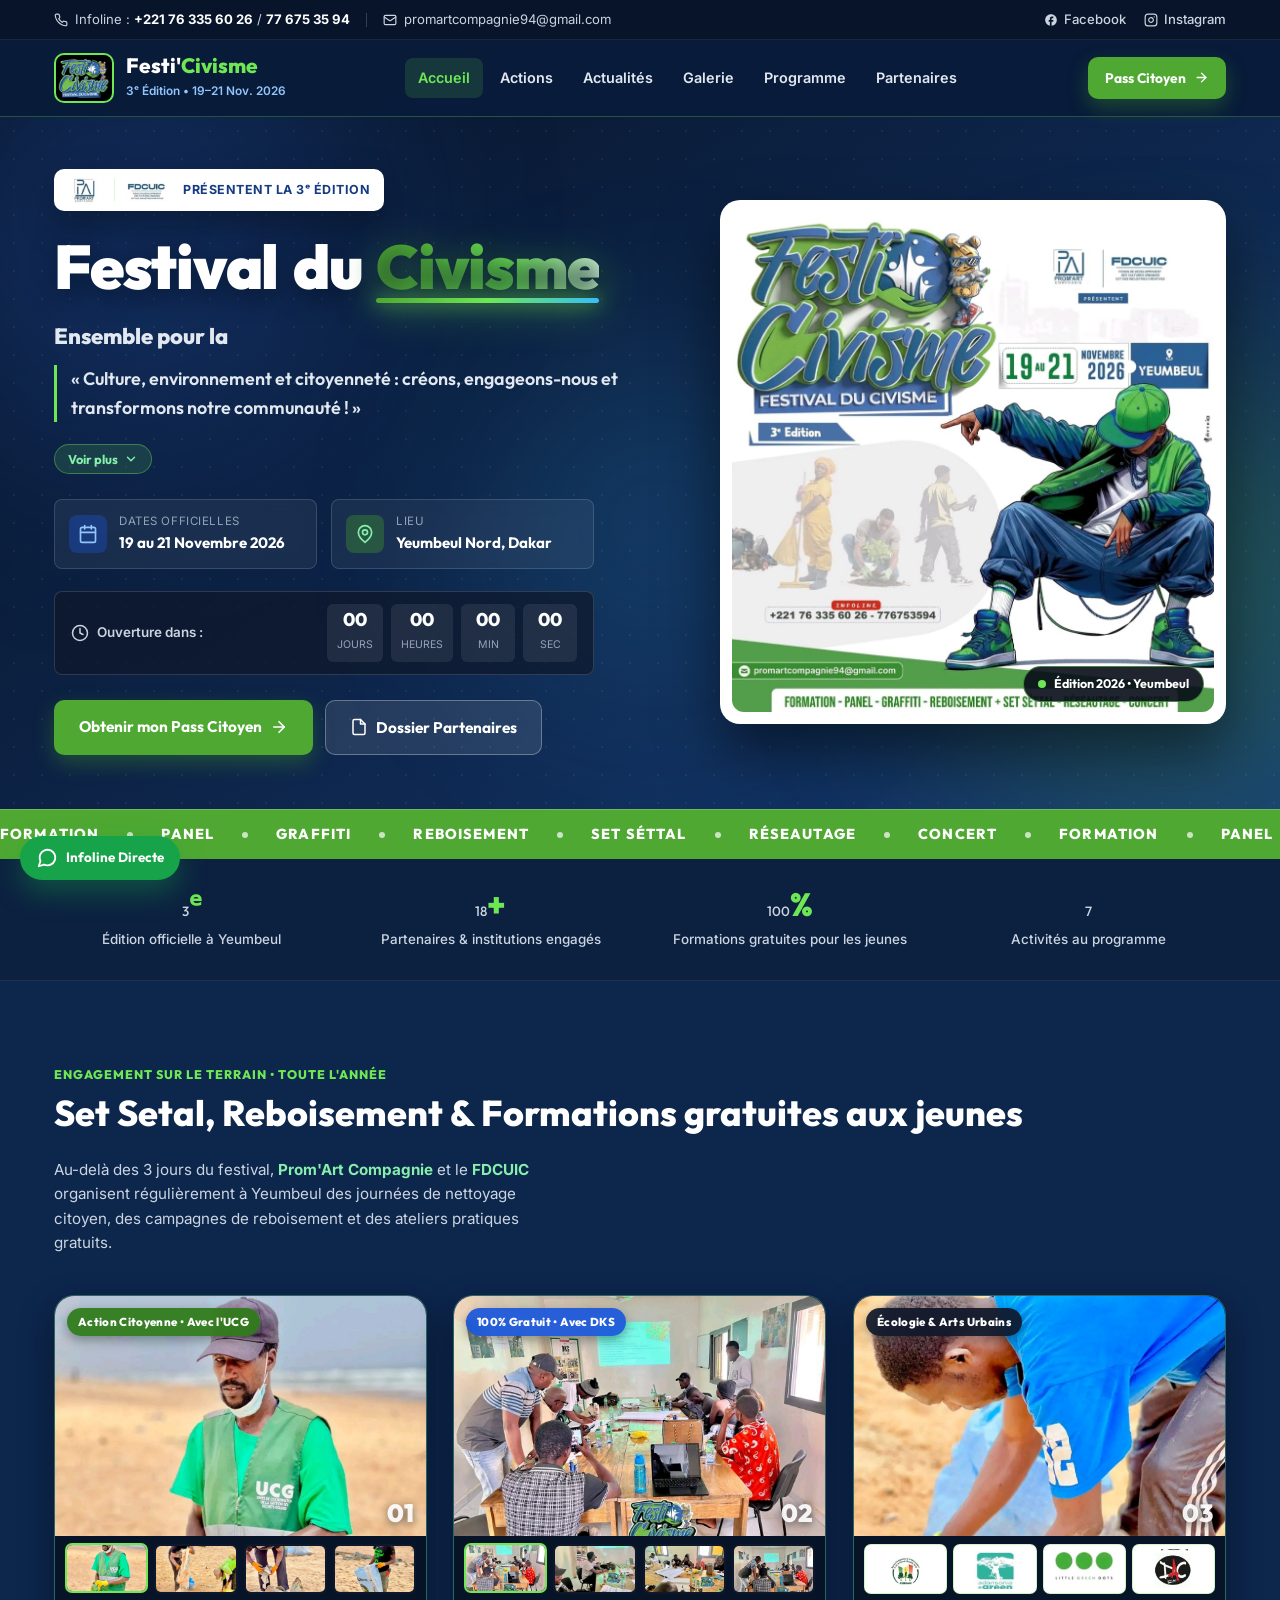
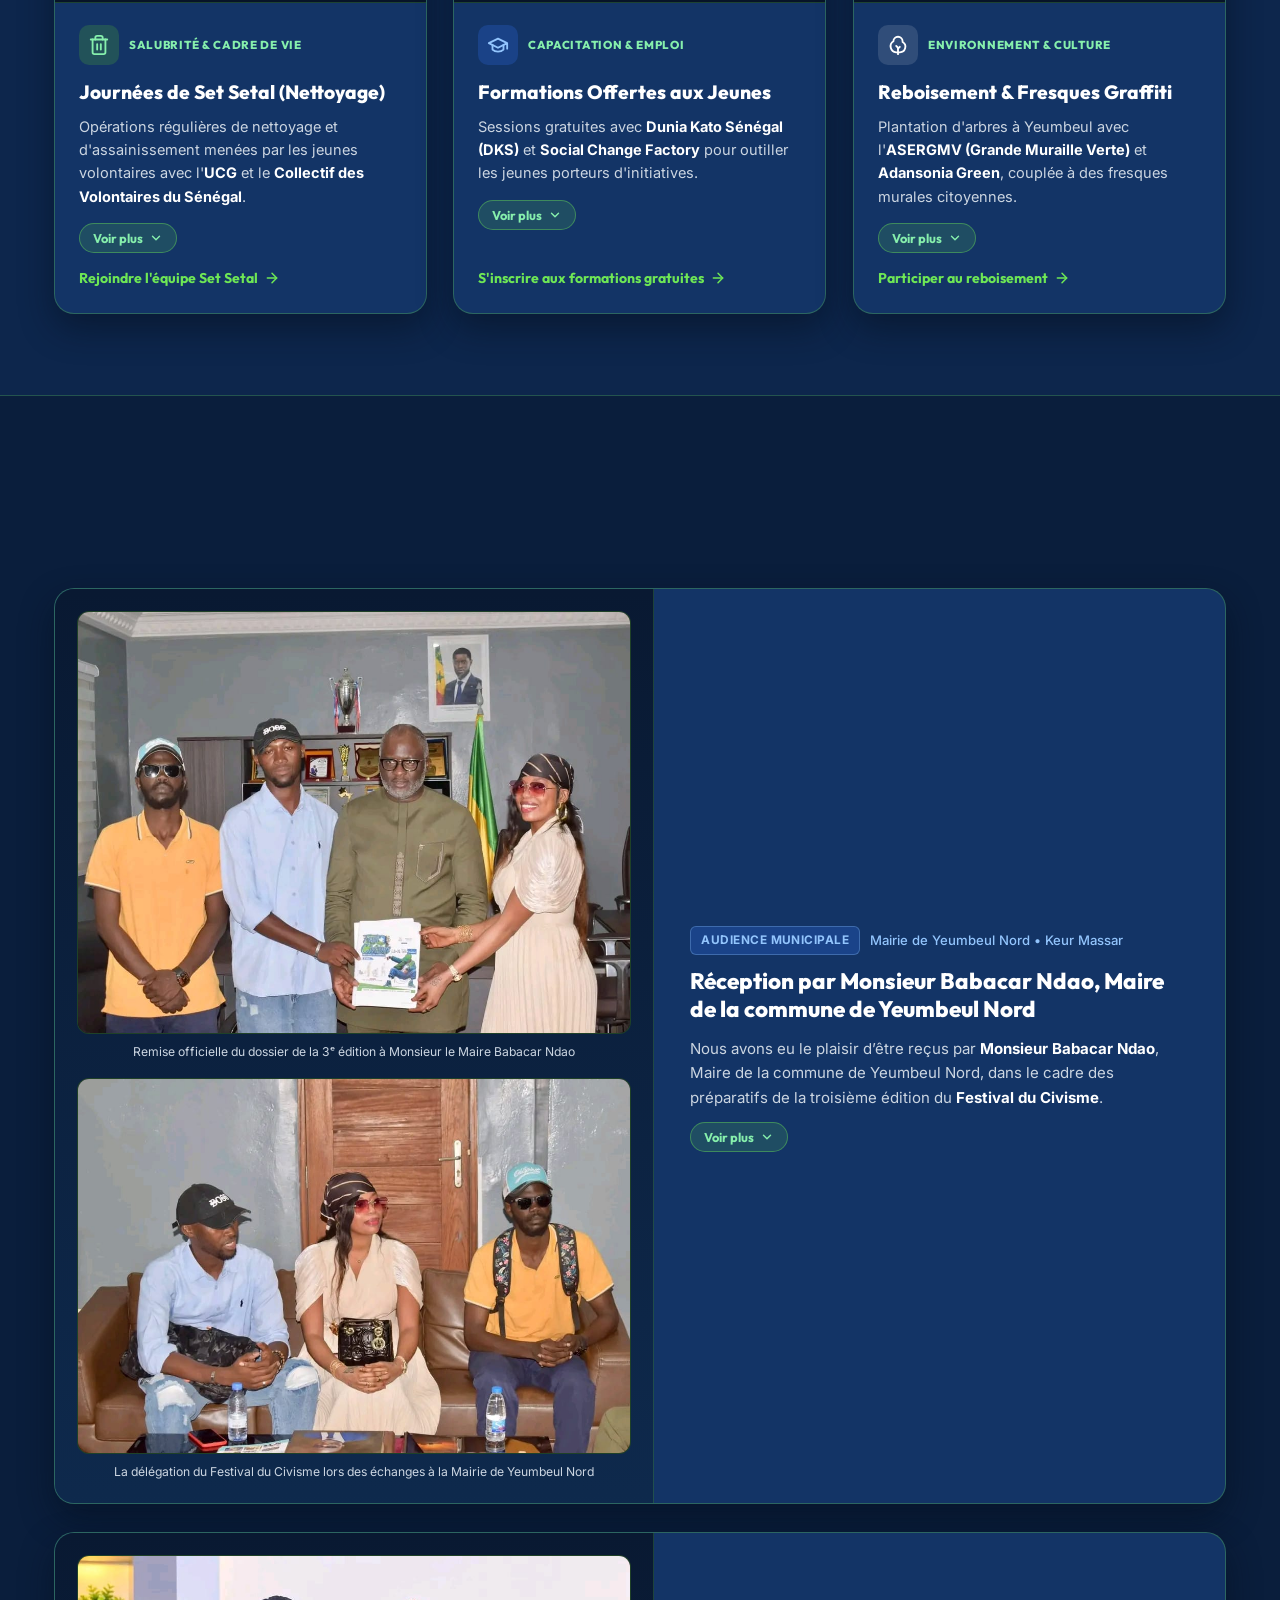
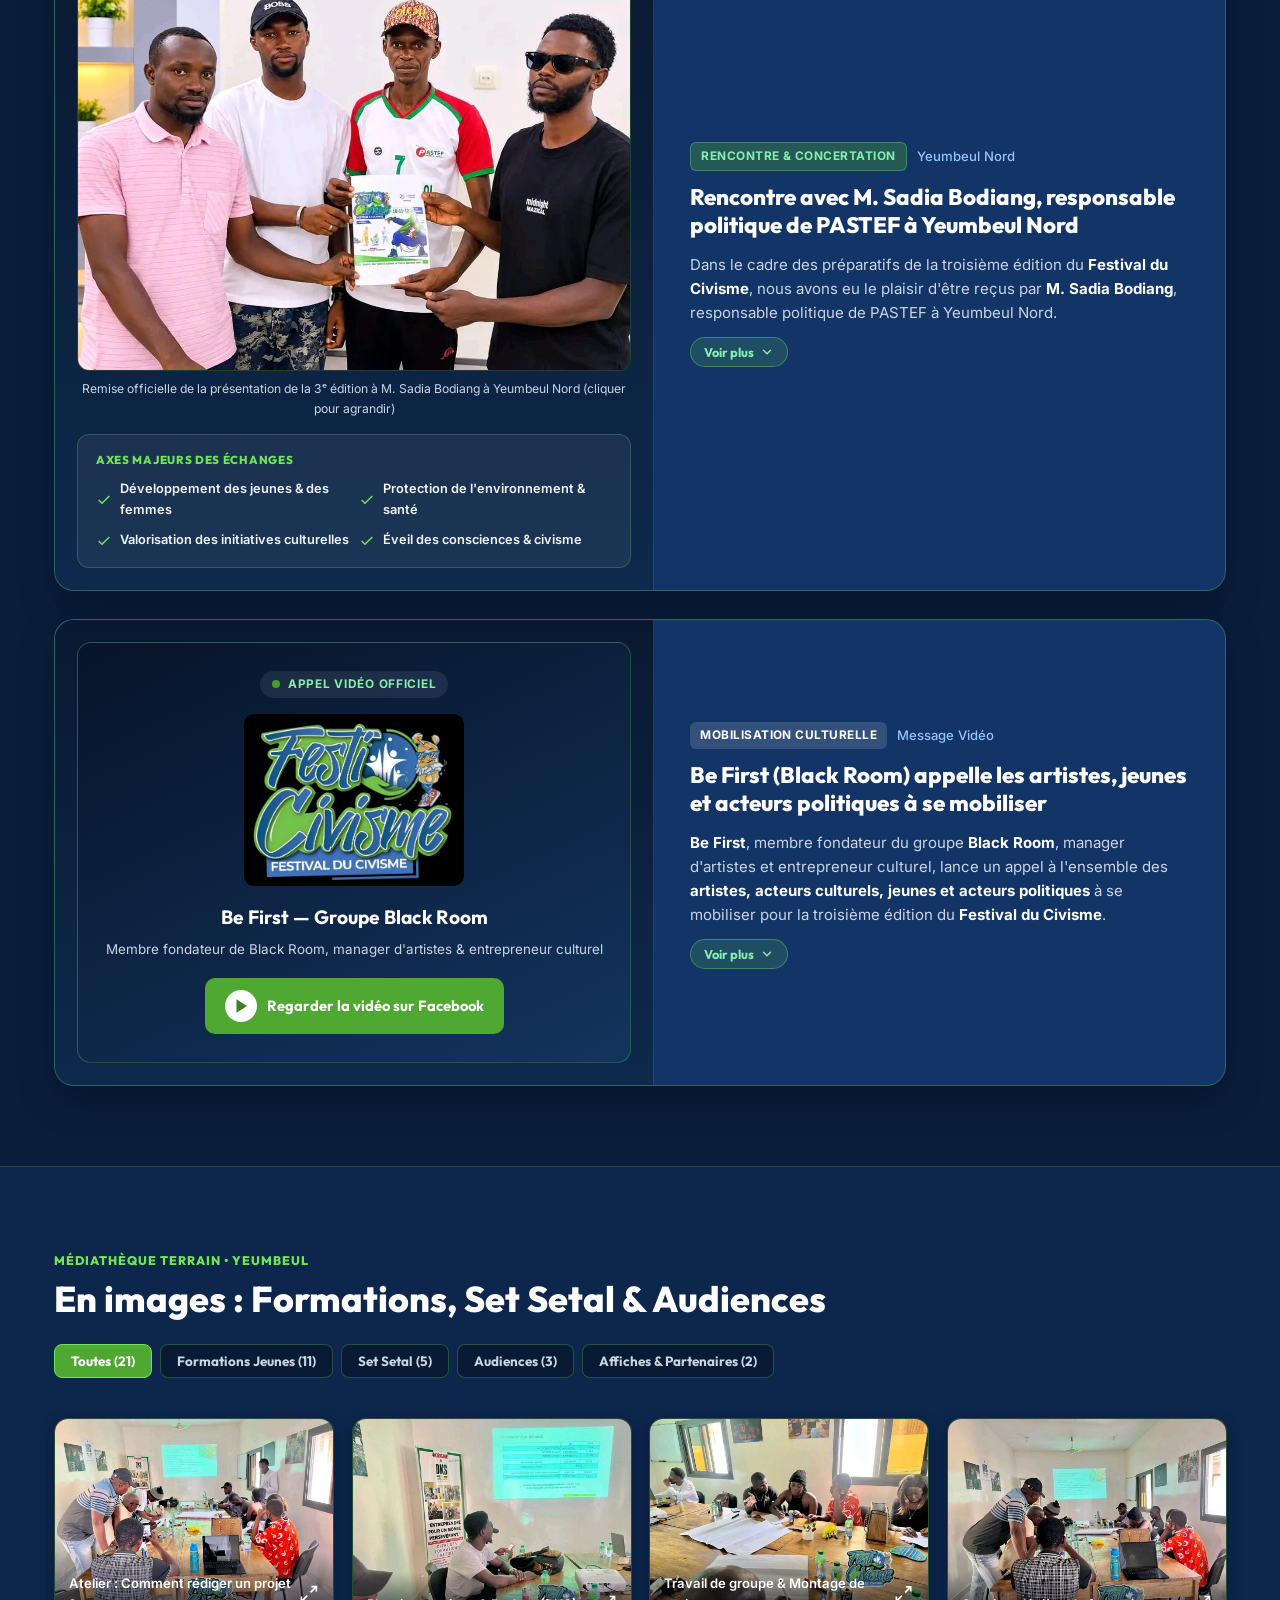
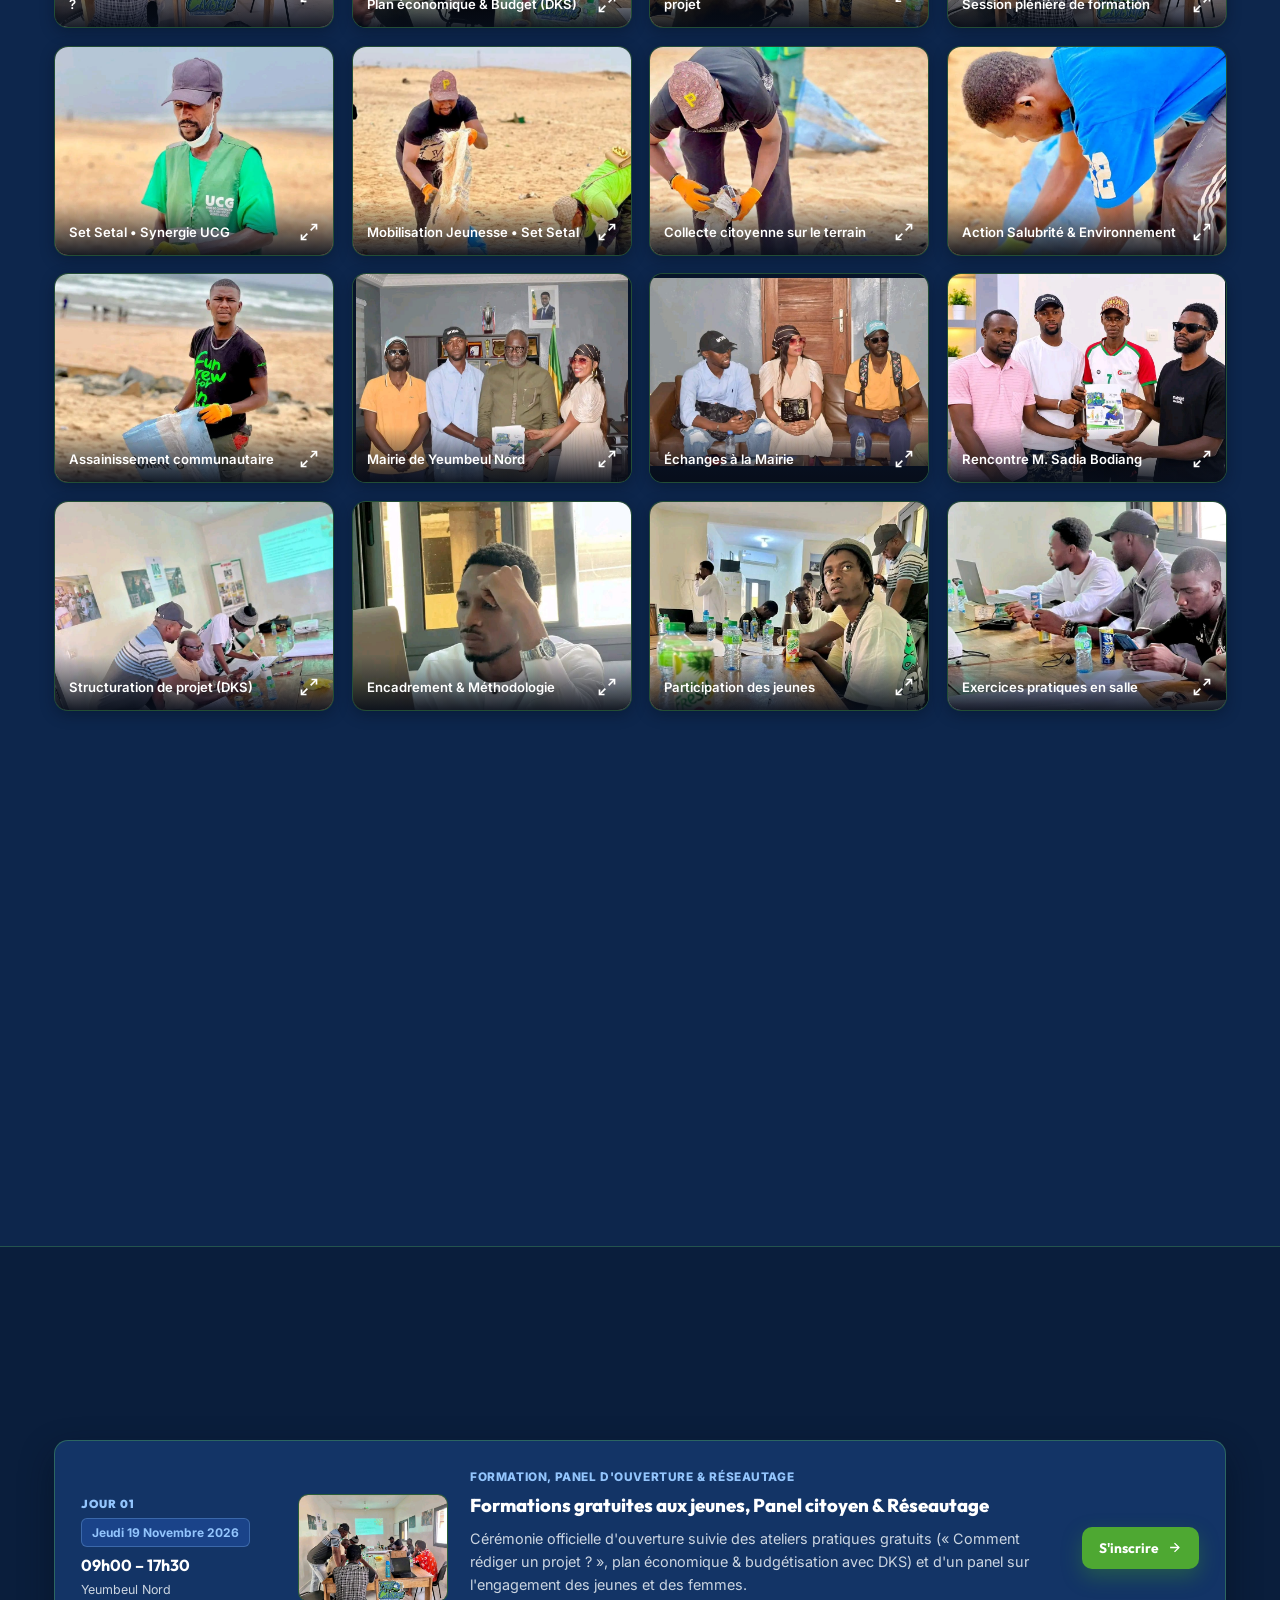
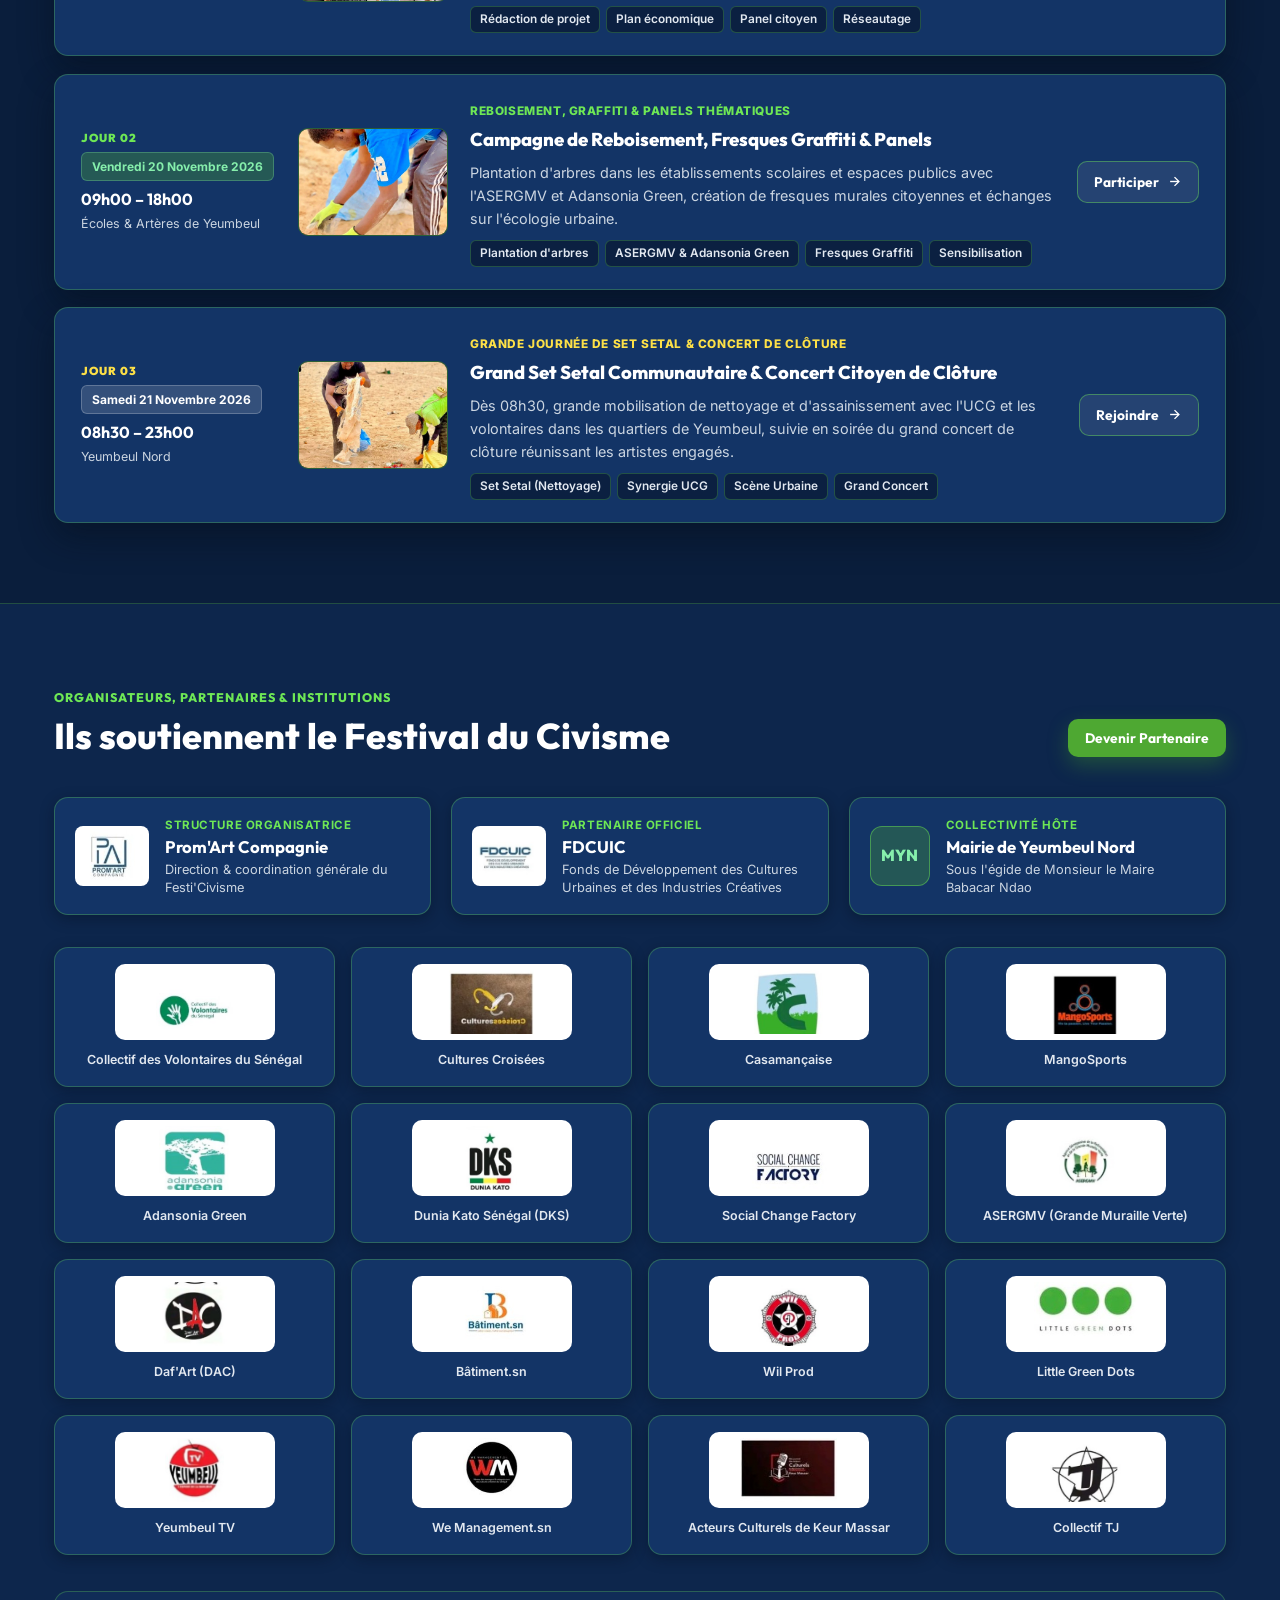
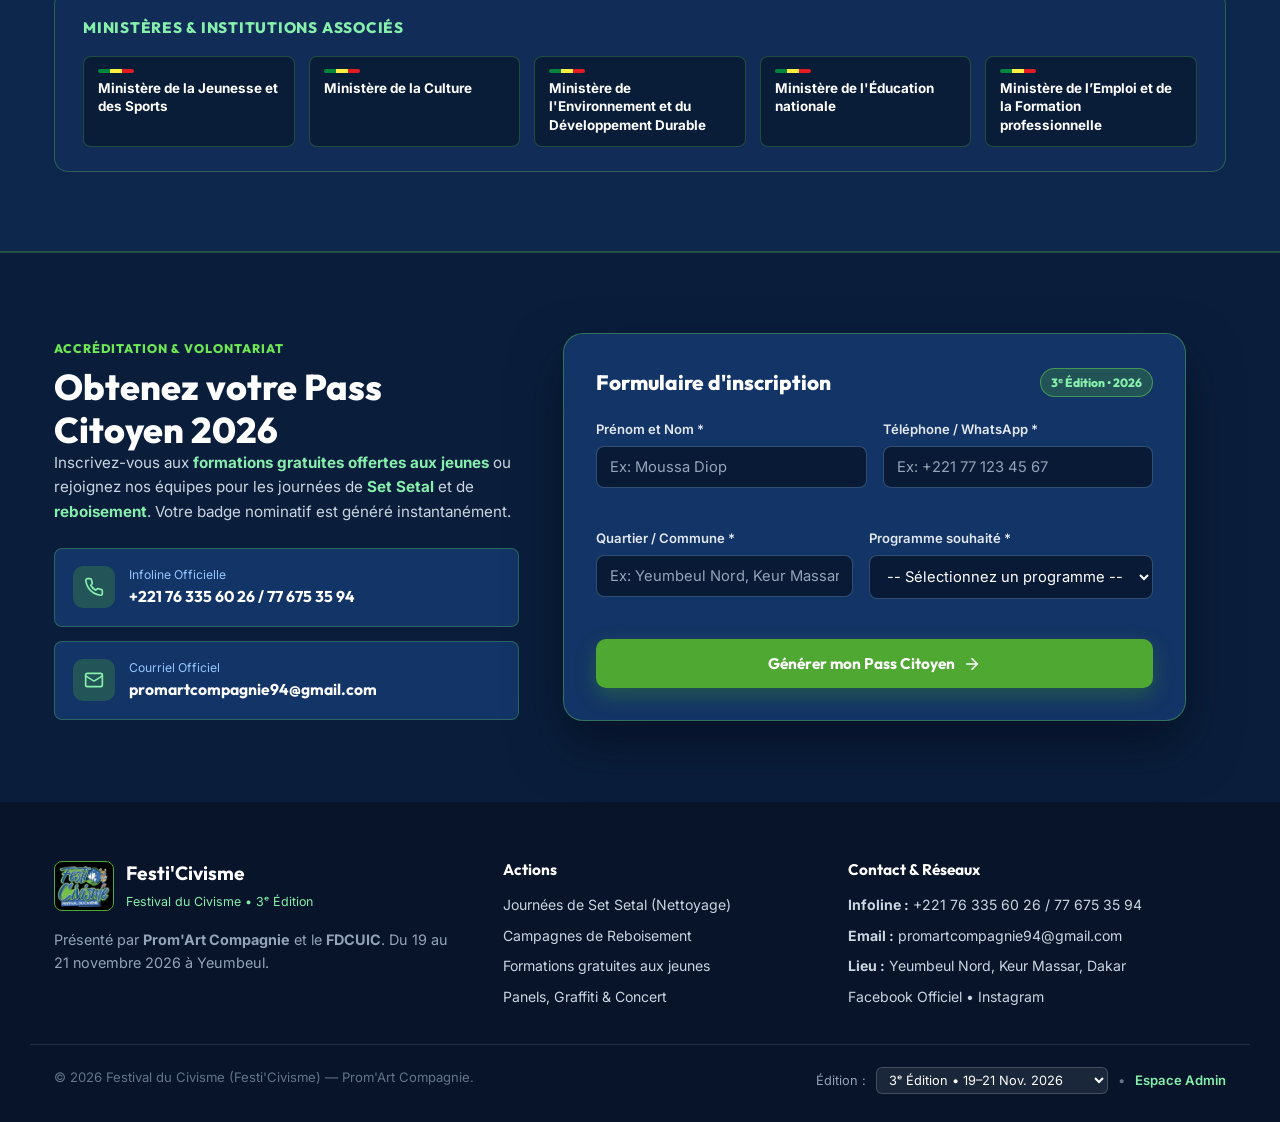
==== commit d2d4d53e: "Pack effet waouh : intro cinéma, confettis, 3D, projecteur" ====
--- a/index.html
+++ b/index.html
@@ -11,6 +11,21 @@
   <link href="https://fonts.googleapis.com/css2?family=Outfit:wght@500;600;700;800;900&family=Inter:wght@400;500;600;700&display=swap" rel="stylesheet">
 
   <link rel="stylesheet" href="styles.css" />
+
+  <!-- Intro cinématique : activée uniquement si JS est disponible, une fois par session,
+       et jamais si l'utilisateur a demandé moins d'animations. Sécurité : retrait auto après 4 s. -->
+  <script>
+    (function () {
+      try {
+        var reduce = window.matchMedia('(prefers-reduced-motion: reduce)').matches;
+        if (!reduce && !sessionStorage.getItem('fc-intro-vue')) {
+          var root = document.documentElement;
+          root.classList.add('intro-playing');
+          setTimeout(function () { root.classList.remove('intro-playing'); }, 4000);
+        }
+      } catch (e) {}
+    })();
+  </script>
 </head>
 <body>
 
--- a/styles.css
+++ b/styles.css
@@ -3479,4 +3479,271 @@
     -webkit-print-color-adjust: exact !important;
     print-color-adjust: exact !important;
   }
-}+}
+
+
+/* ==========================================================================
+   PACK « EFFET WAOUH » : intro cinématique, confettis, projecteur,
+   inclinaison 3D, boutons magnétiques
+   ========================================================================== */
+
+/* Pendant l'intro, toutes les animations du hero sont mises en pause
+   (elles démarrent pile au moment où le rideau s'ouvre) */
+html.intro-playing .hero *,
+html.intro-playing .hero *::before,
+html.intro-playing .hero *::after {
+  animation-play-state: paused !important;
+}
+
+html.intro-playing body {
+  overflow: hidden;
+}
+
+/* --- 1. Intro cinématique --- */
+.fc-intro {
+  position: fixed;
+  inset: 0;
+  z-index: 9999;
+  display: flex;
+  align-items: center;
+  justify-content: center;
+  pointer-events: none;
+}
+
+.fc-intro-panel {
+  position: absolute;
+  left: 0;
+  right: 0;
+  height: 50.5%;
+  background: radial-gradient(circle at 50% 100%, #12305e 0%, #050b17 75%);
+  transition: transform 0.9s cubic-bezier(0.77, 0, 0.18, 1);
+}
+
+.fc-intro-panel.top {
+  top: 0;
+}
+
+.fc-intro-panel.bottom {
+  bottom: 0;
+  background: radial-gradient(circle at 50% 0%, #12305e 0%, #050b17 75%);
+}
+
+.fc-intro-center {
+  position: relative;
+  z-index: 2;
+  display: flex;
+  flex-direction: column;
+  align-items: center;
+  gap: 18px;
+  transition: opacity 0.4s ease, transform 0.6s cubic-bezier(0.77, 0, 0.18, 1);
+}
+
+.fc-intro-logo-wrap {
+  position: relative;
+  width: 118px;
+  height: 118px;
+}
+
+/* Anneaux d'énergie qui pulsent autour du logo */
+.fc-intro-logo-wrap::before,
+.fc-intro-logo-wrap::after {
+  content: "";
+  position: absolute;
+  inset: -10px;
+  border-radius: 50%;
+  border: 2px solid rgba(110, 231, 85, 0.7);
+  box-shadow: 0 0 24px rgba(110, 231, 85, 0.6);
+  opacity: 0;
+  animation: fcRing 1.6s cubic-bezier(0.22, 1, 0.36, 1) 0.35s infinite;
+}
+
+.fc-intro-logo-wrap::after {
+  border-color: rgba(56, 189, 248, 0.7);
+  box-shadow: 0 0 24px rgba(56, 189, 248, 0.6);
+  animation-delay: 0.75s;
+}
+
+@keyframes fcRing {
+  0% { opacity: 0.9; transform: scale(0.8); }
+  100% { opacity: 0; transform: scale(1.9); }
+}
+
+.fc-intro-logo {
+  width: 100%;
+  height: 100%;
+  object-fit: cover;
+  border-radius: 24px;
+  border: 2px solid #6ee755;
+  box-shadow: 0 0 40px rgba(110, 231, 85, 0.55);
+  opacity: 0;
+  transform: scale(0.3) rotate(-25deg);
+  animation: fcLogoIn 0.8s cubic-bezier(0.34, 1.56, 0.64, 1) 0.1s forwards;
+}
+
+@keyframes fcLogoIn {
+  to { opacity: 1; transform: scale(1) rotate(0deg); }
+}
+
+.fc-intro-title {
+  display: flex;
+  font-family: var(--font-display);
+  font-size: clamp(1.7rem, 6vw, 2.6rem);
+  font-weight: 900;
+  color: #ffffff;
+  letter-spacing: 0.02em;
+}
+
+.fc-intro-title span {
+  display: inline-block;
+  opacity: 0;
+  transform: translateY(40px) scale(0.6);
+  animation: fcLetterIn 0.55s cubic-bezier(0.34, 1.56, 0.64, 1) forwards;
+  animation-delay: calc(0.45s + var(--i) * 45ms);
+}
+
+.fc-intro-title span.is-green {
+  color: #6ee755;
+  text-shadow: 0 0 18px rgba(110, 231, 85, 0.6);
+}
+
+@keyframes fcLetterIn {
+  to { opacity: 1; transform: translateY(0) scale(1); }
+}
+
+.fc-intro-sub {
+  font-size: 0.85rem;
+  font-weight: 600;
+  letter-spacing: 0.32em;
+  text-transform: uppercase;
+  color: #94a3b8;
+  opacity: 0;
+  animation: fcFadeUp 0.6s ease 1s forwards;
+}
+
+@keyframes fcFadeUp {
+  from { opacity: 0; transform: translateY(10px); }
+  to { opacity: 1; transform: translateY(0); }
+}
+
+/* Barre de chargement lumineuse */
+.fc-intro-bar {
+  width: 180px;
+  height: 3px;
+  border-radius: 99px;
+  background: rgba(255, 255, 255, 0.12);
+  overflow: hidden;
+}
+
+.fc-intro-bar::after {
+  content: "";
+  display: block;
+  height: 100%;
+  background: linear-gradient(90deg, #4ea832, #6ee755, #38bdf8);
+  box-shadow: 0 0 12px #6ee755;
+  transform: scaleX(0);
+  transform-origin: left;
+  animation: fcBar 1.3s cubic-bezier(0.65, 0, 0.35, 1) 0.3s forwards;
+}
+
+@keyframes fcBar {
+  to { transform: scaleX(1); }
+}
+
+/* Ouverture du rideau */
+.fc-intro.is-leaving .fc-intro-panel.top { transform: translateY(-101%); }
+.fc-intro.is-leaving .fc-intro-panel.bottom { transform: translateY(101%); }
+.fc-intro.is-leaving .fc-intro-center { opacity: 0; transform: scale(1.4); }
+
+/* --- 2. Canvas des confettis (explosion à l'arrivée de « Civisme ») --- */
+.fc-confetti-canvas {
+  position: fixed;
+  inset: 0;
+  width: 100%;
+  height: 100%;
+  pointer-events: none;
+  z-index: 250;
+}
+
+/* --- 3. Projecteur lumineux qui suit la souris dans le hero (ordinateur) --- */
+.hero-spotlight {
+  position: absolute;
+  top: 0;
+  left: 0;
+  width: 560px;
+  height: 560px;
+  margin: -280px 0 0 -280px;
+  border-radius: 50%;
+  background: radial-gradient(circle, rgba(110, 231, 85, 0.16) 0%, rgba(56, 189, 248, 0.08) 40%, transparent 70%);
+  pointer-events: none;
+  opacity: 0;
+  transition: opacity 0.4s ease;
+  will-change: transform;
+  z-index: 0;
+}
+
+.hero:hover .hero-spotlight {
+  opacity: 1;
+}
+
+.hero .container {
+  position: relative;
+  z-index: 1;
+}
+
+/* --- 4. Inclinaison 3D + reflet holographique (affiche et cartes) --- */
+.fc-tilt {
+  transform-style: preserve-3d;
+  position: relative;
+}
+
+.fc-tilt-glare {
+  position: absolute;
+  inset: 0;
+  border-radius: inherit;
+  pointer-events: none;
+  background: radial-gradient(circle at var(--gx, 50%) var(--gy, 50%), rgba(255, 255, 255, 0.28) 0%, transparent 55%);
+  opacity: 0;
+  transition: opacity 0.3s ease;
+  z-index: 5;
+}
+
+.fc-tilt:hover .fc-tilt-glare {
+  opacity: 1;
+}
+
+/* --- 5. Boutons magnétiques : retour élastique --- */
+.fc-magnetic {
+  transition: transform 0.45s cubic-bezier(0.34, 1.56, 0.64, 1);
+}
+
+/* Onde lumineuse au clic sur les boutons */
+.fc-ripple {
+  position: absolute;
+  width: 20px;
+  height: 20px;
+  margin: -10px 0 0 -10px;
+  border-radius: 50%;
+  background: rgba(255, 255, 255, 0.55);
+  pointer-events: none;
+  transform: scale(0);
+  animation: fcRipple 0.65s ease-out forwards;
+}
+
+@keyframes fcRipple {
+  to { transform: scale(14); opacity: 0; }
+}
+
+/* Mobile et préférences d'accessibilité */
+@media (max-width: 768px) {
+  .hero-spotlight { display: none; }
+  .fc-intro-logo-wrap { width: 96px; height: 96px; }
+}
+
+@media (prefers-reduced-motion: reduce) {
+  .fc-intro,
+  .fc-confetti-canvas,
+  .hero-spotlight,
+  .fc-tilt-glare {
+    display: none !important;
+  }
+}
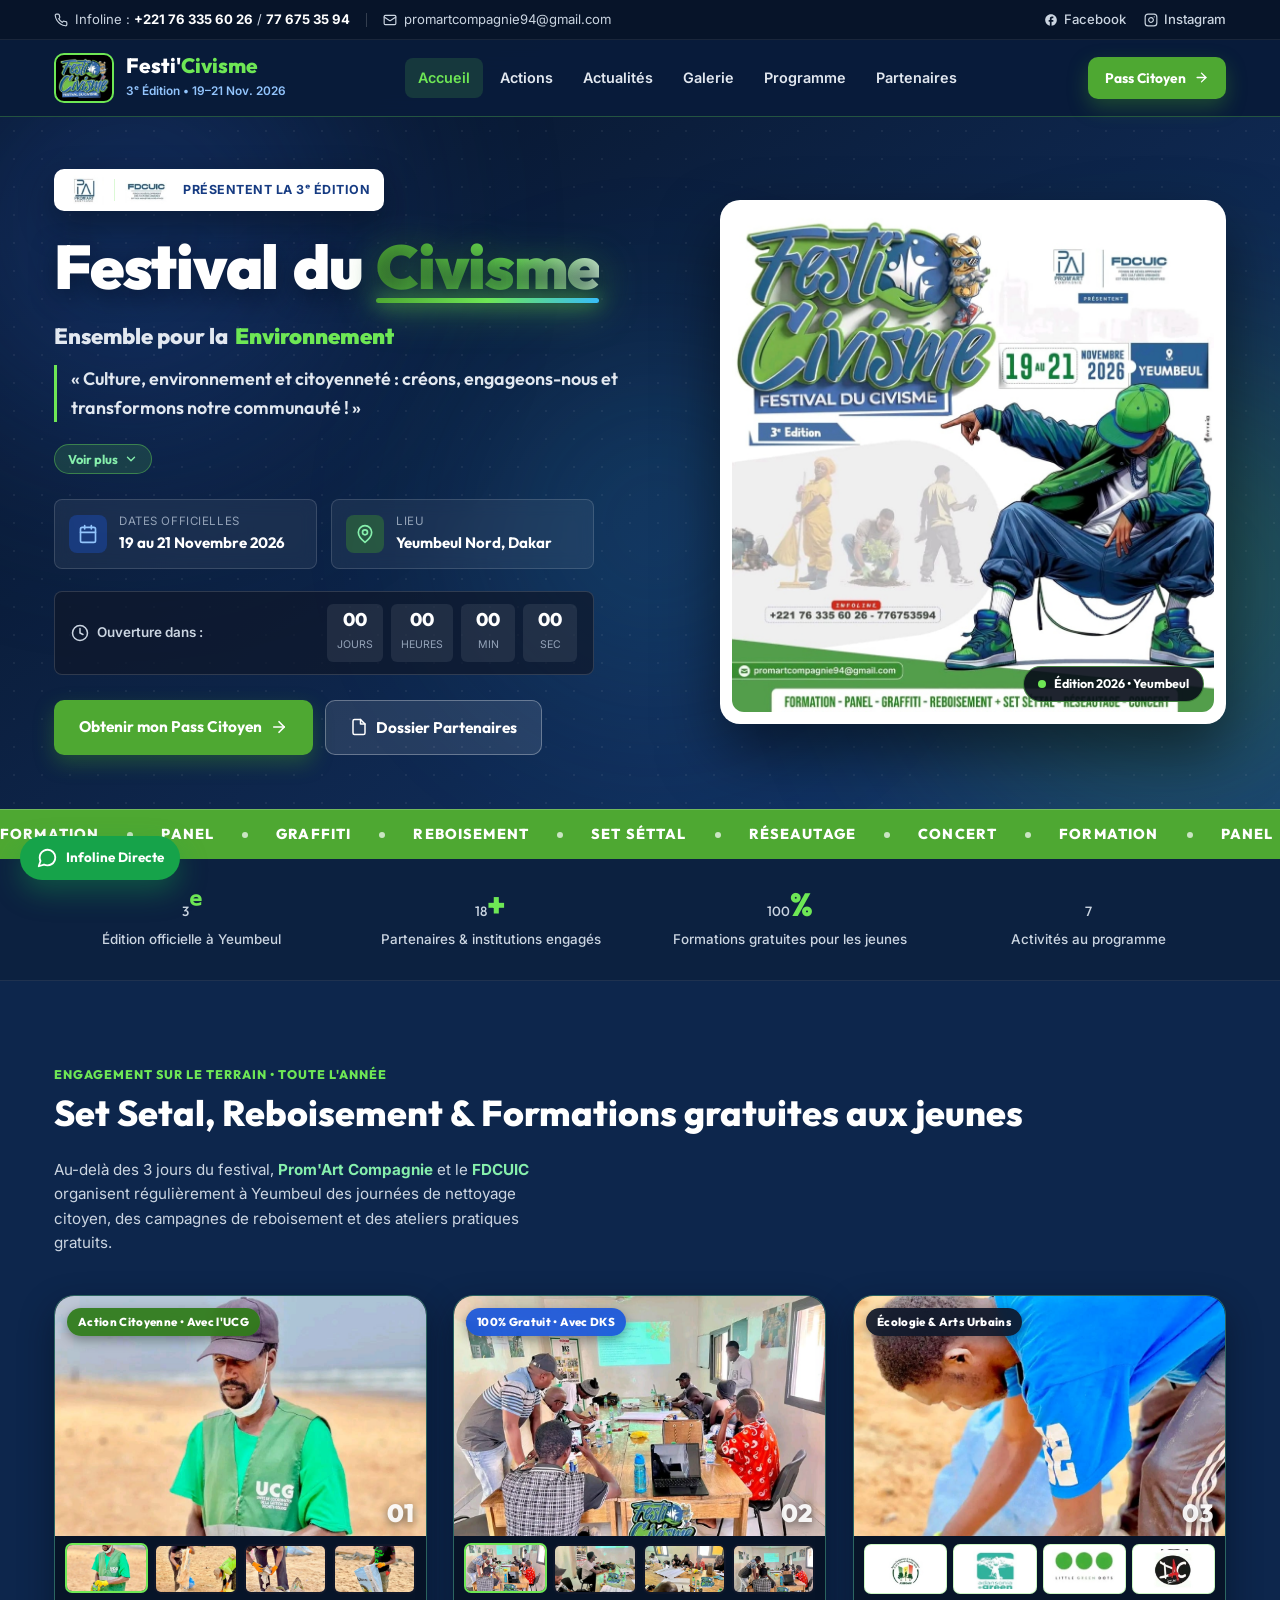
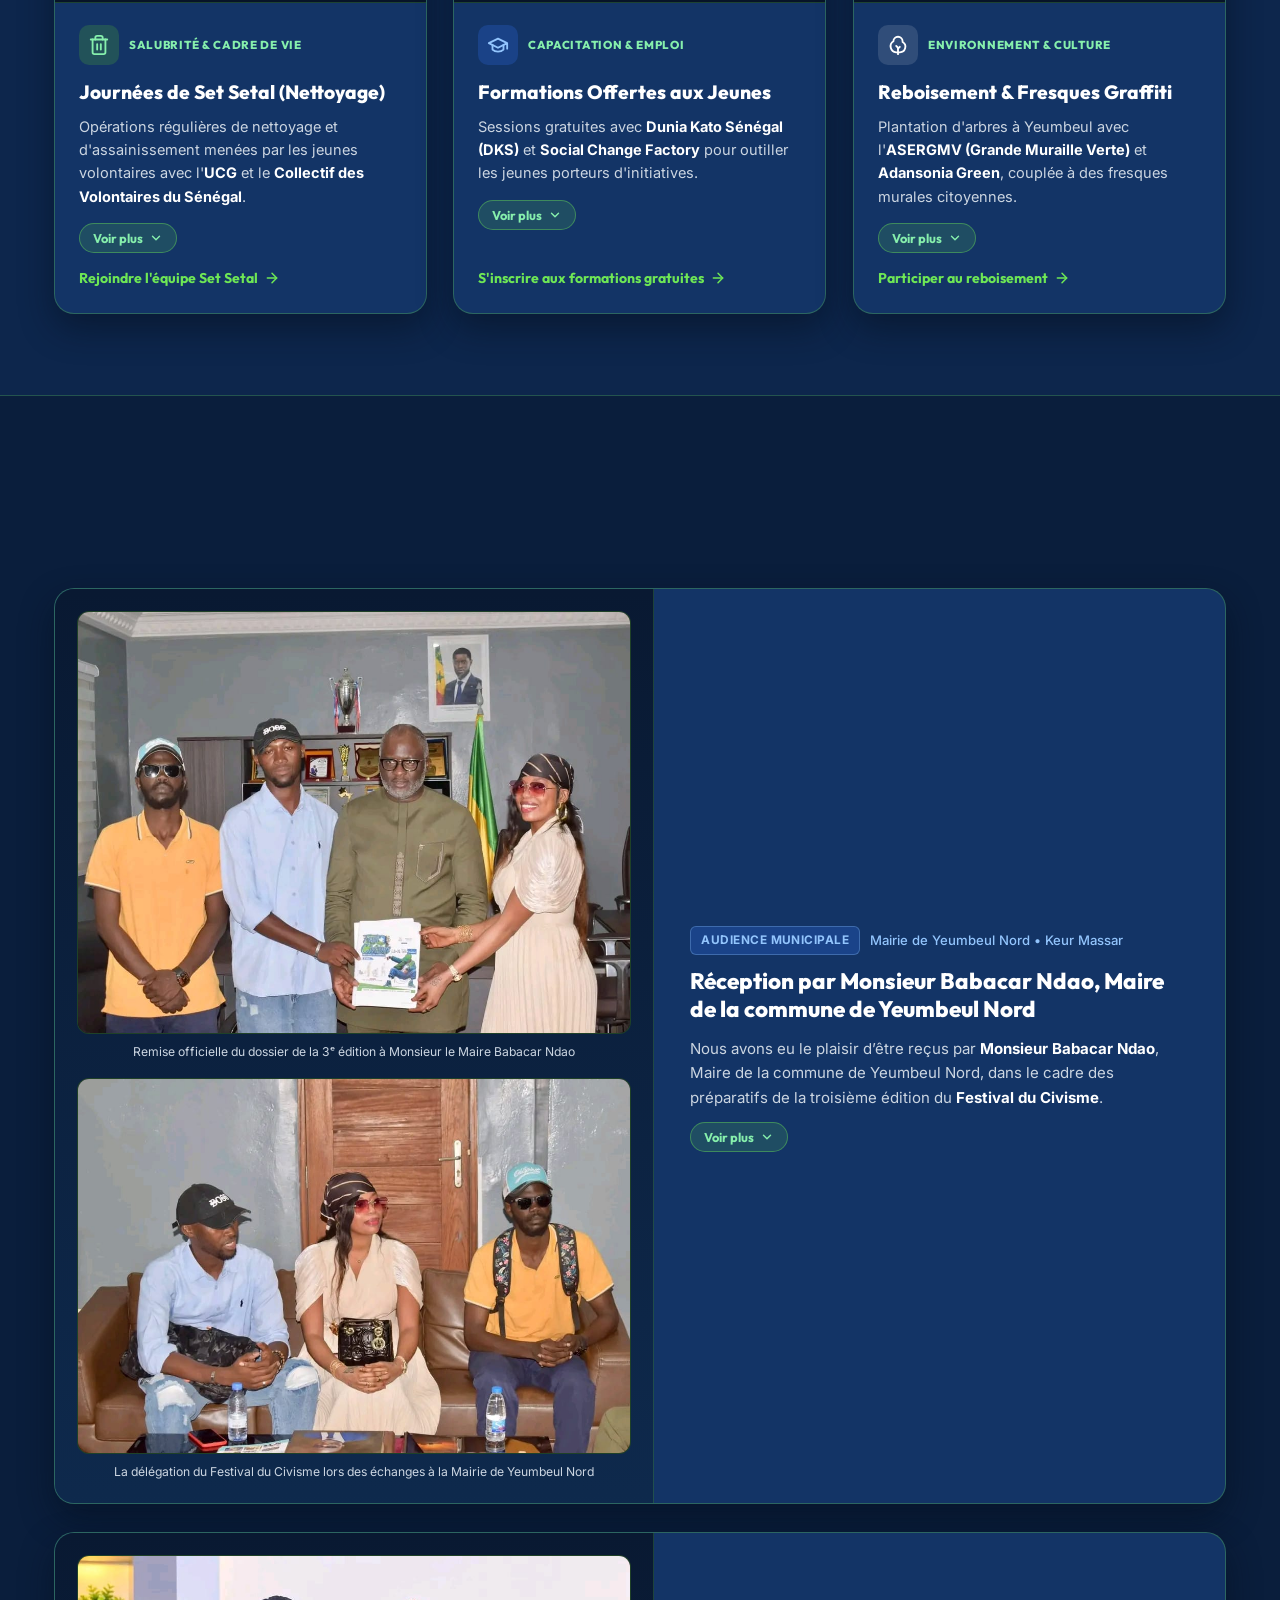
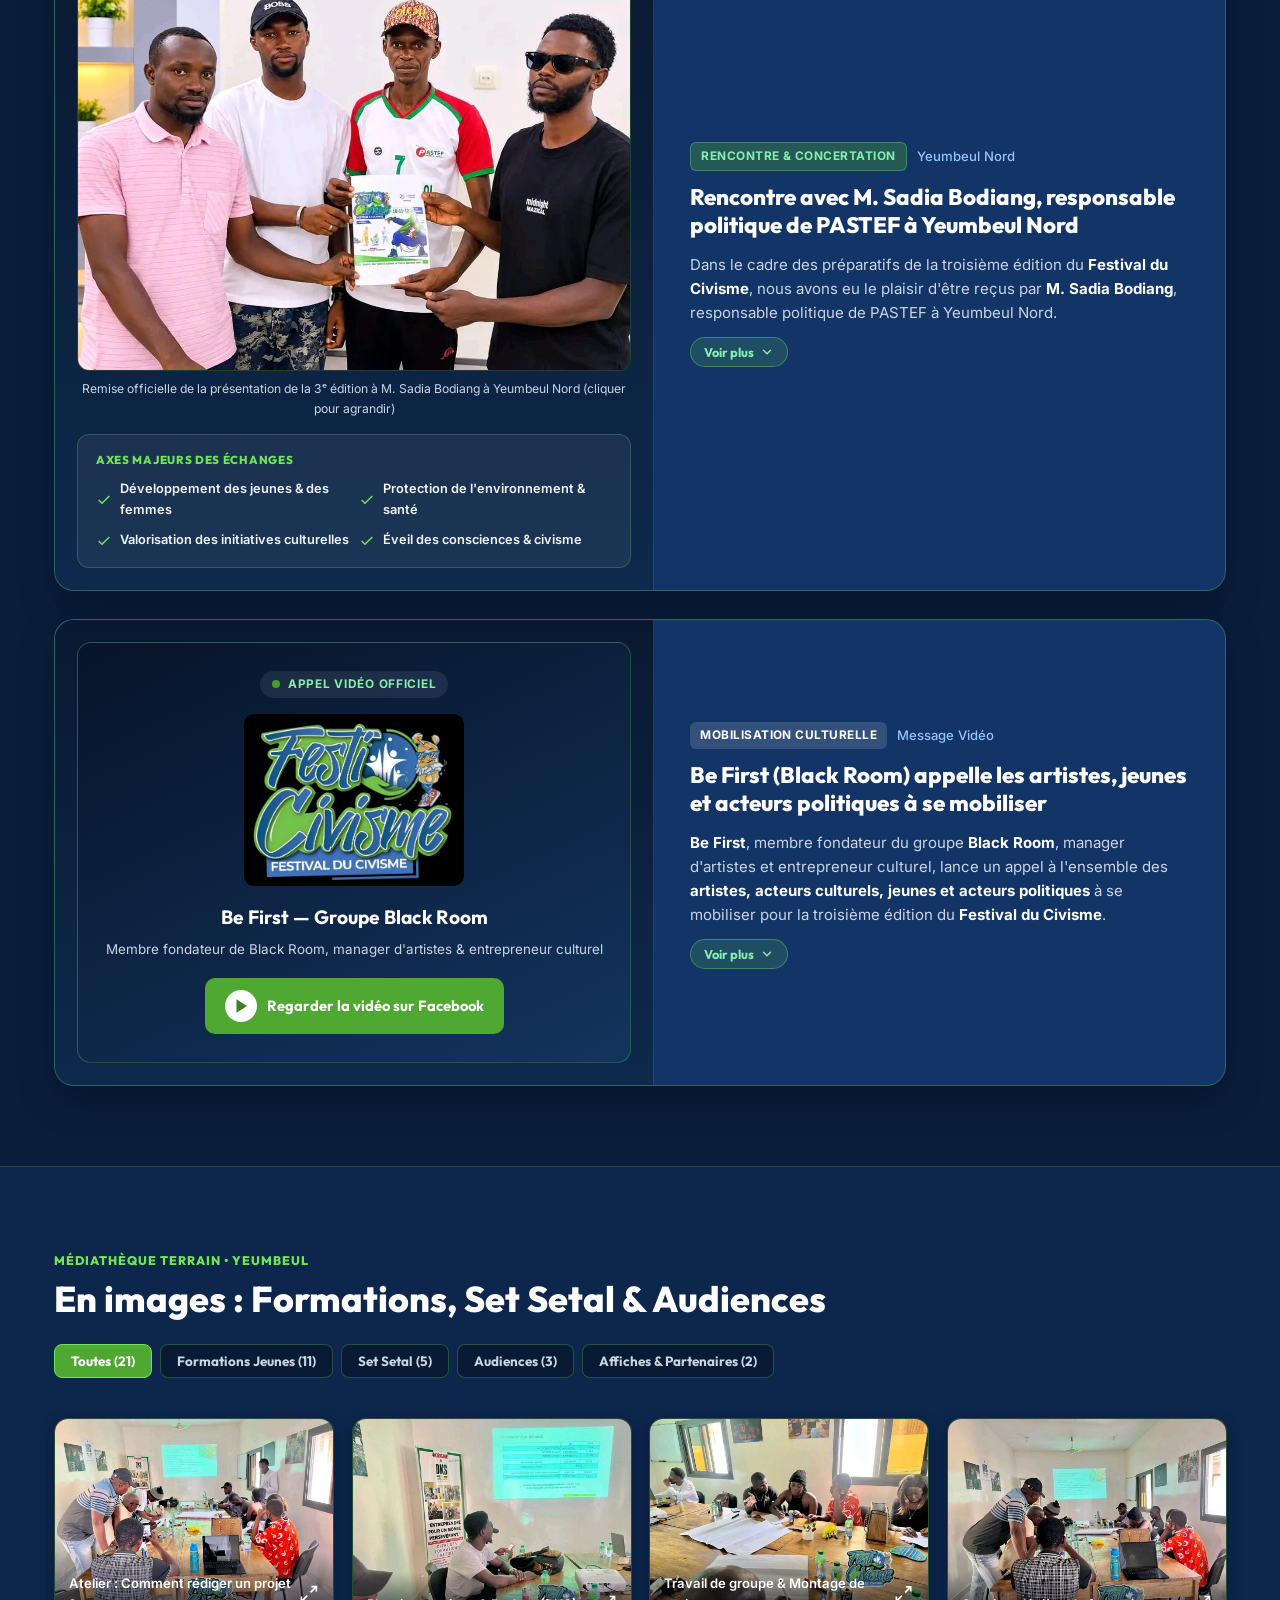
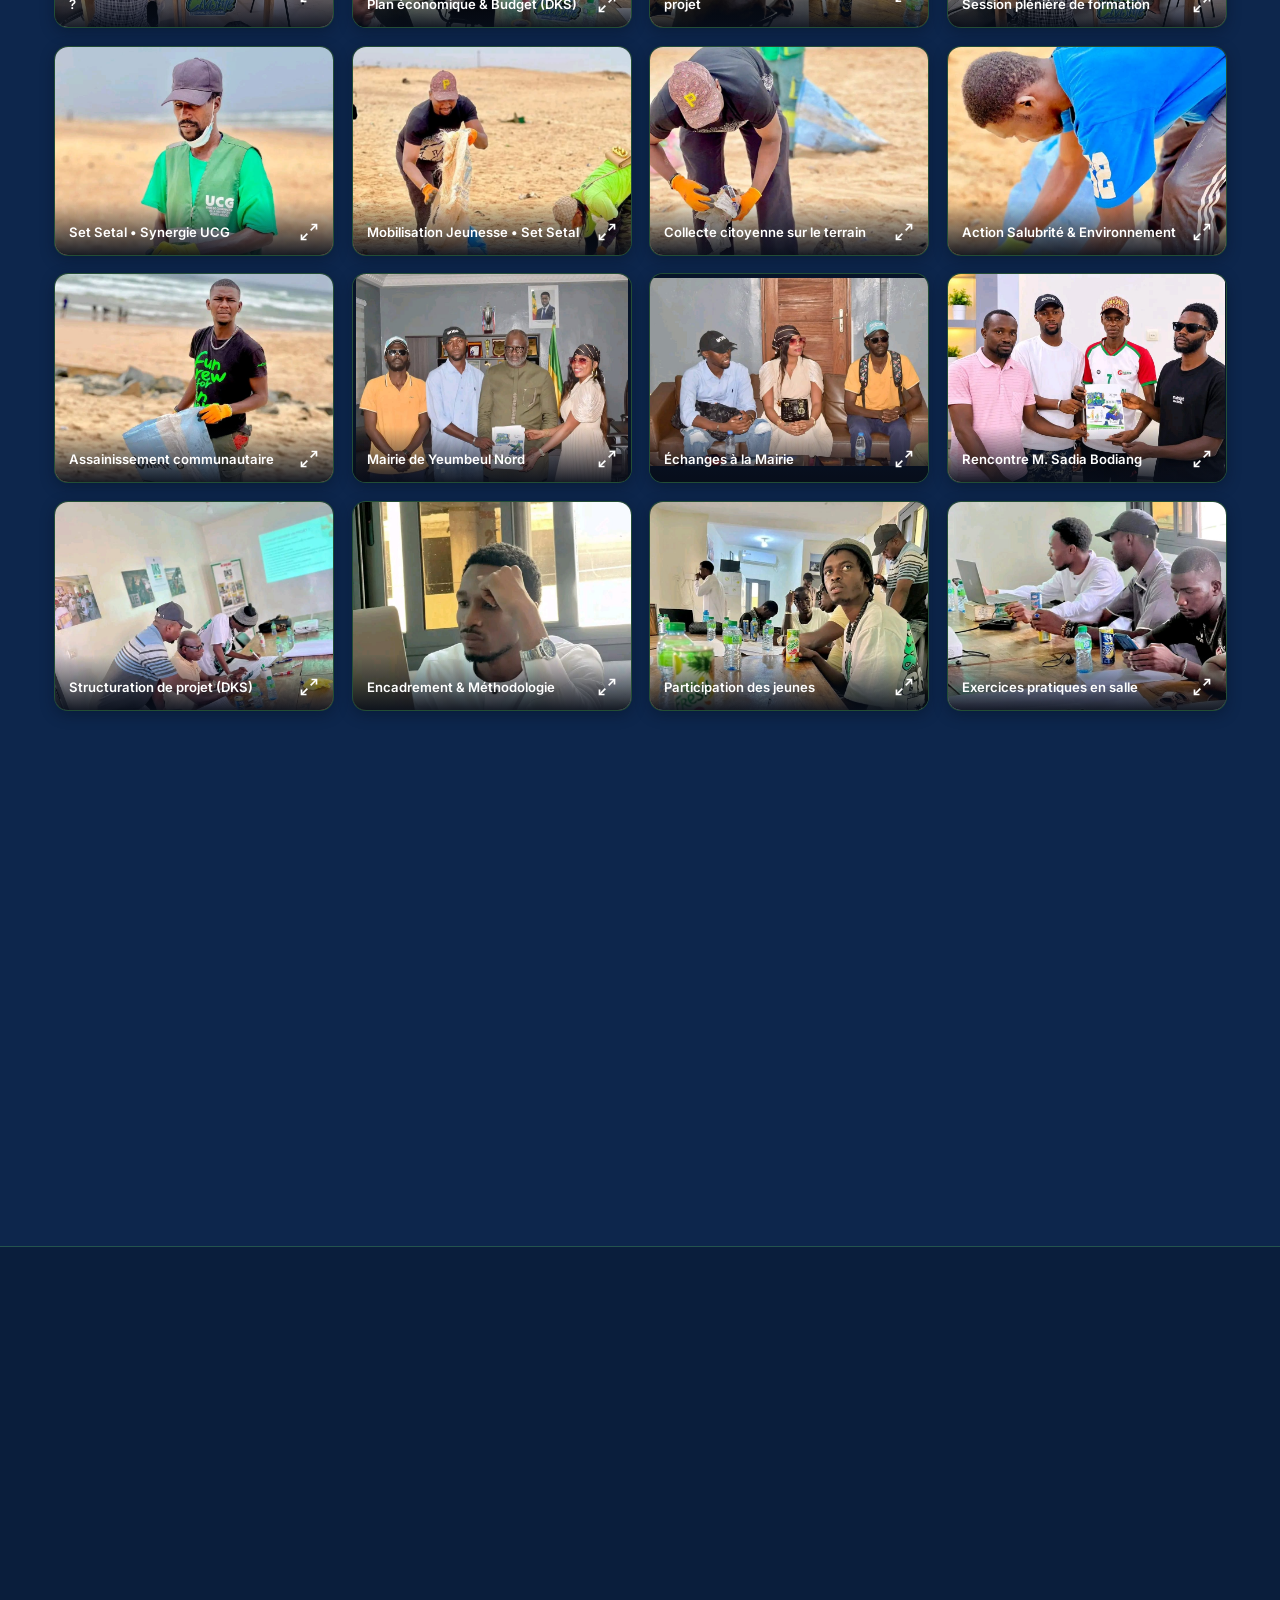
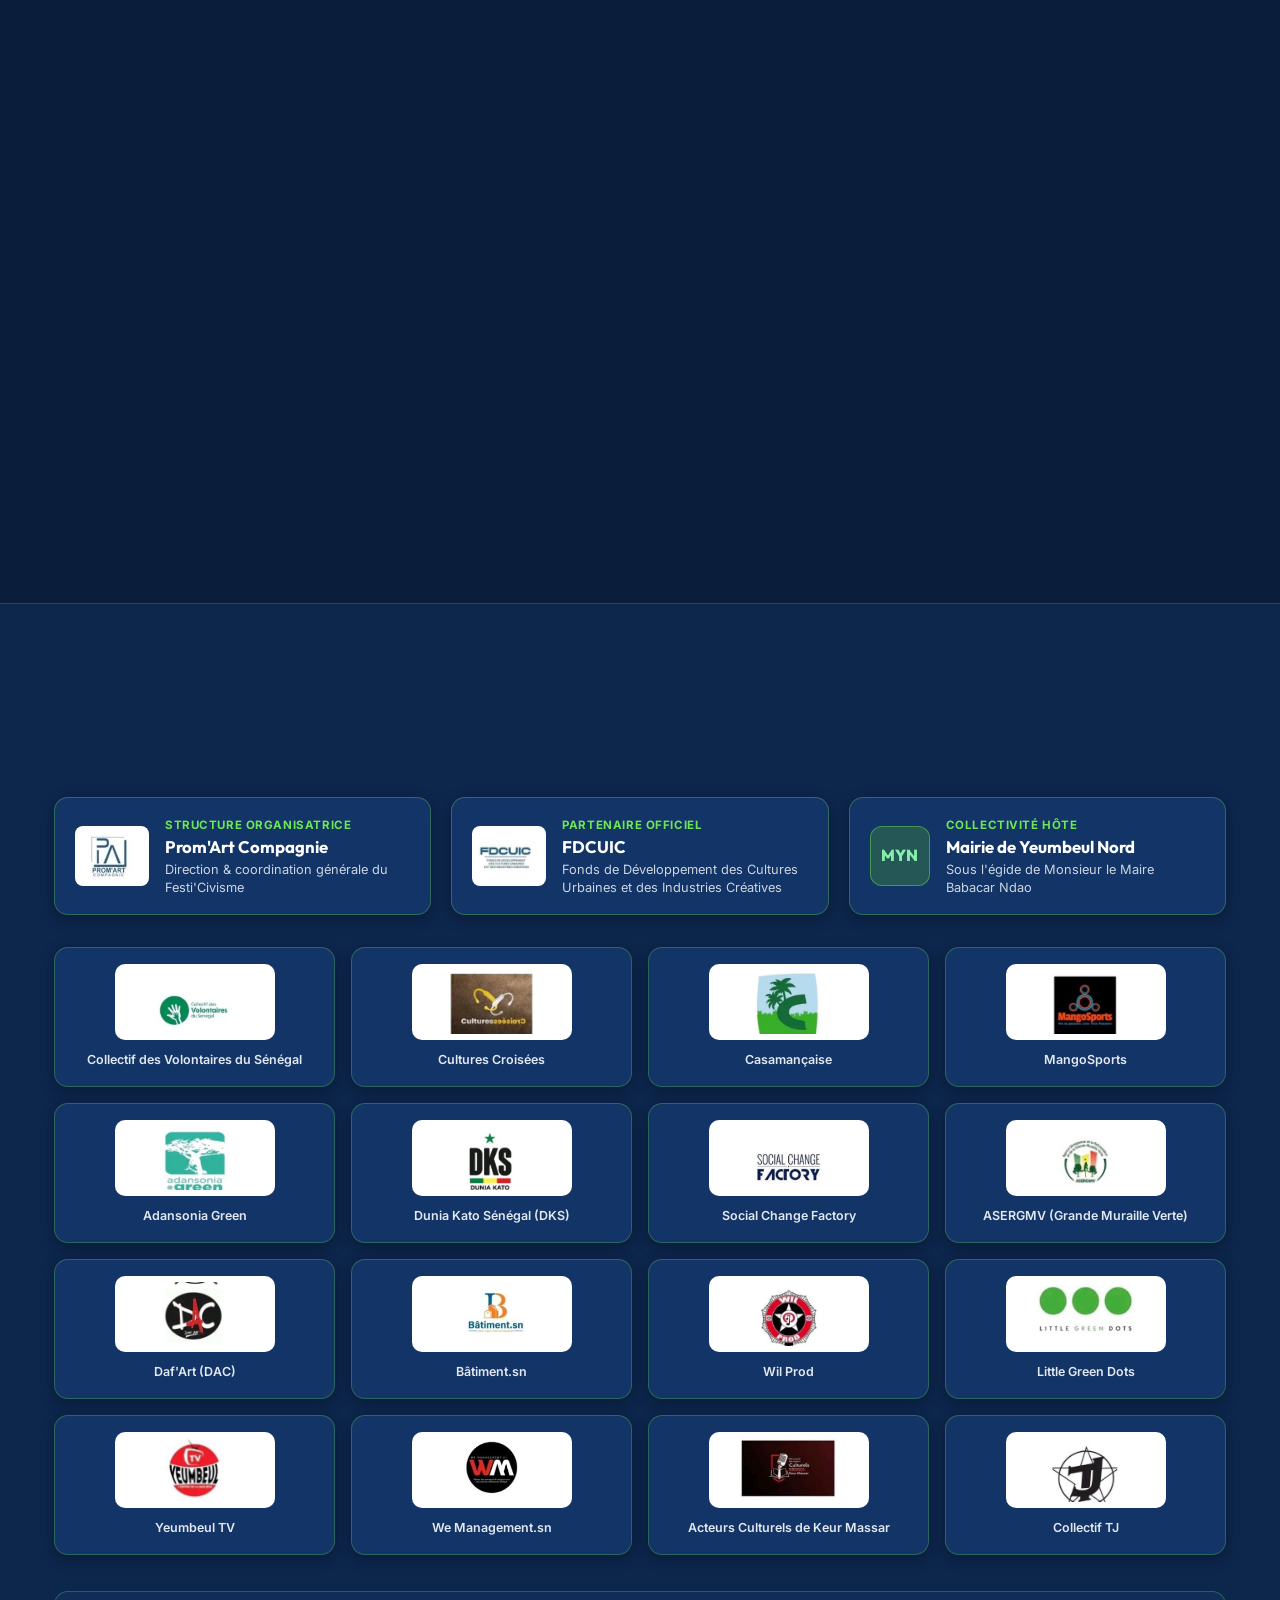
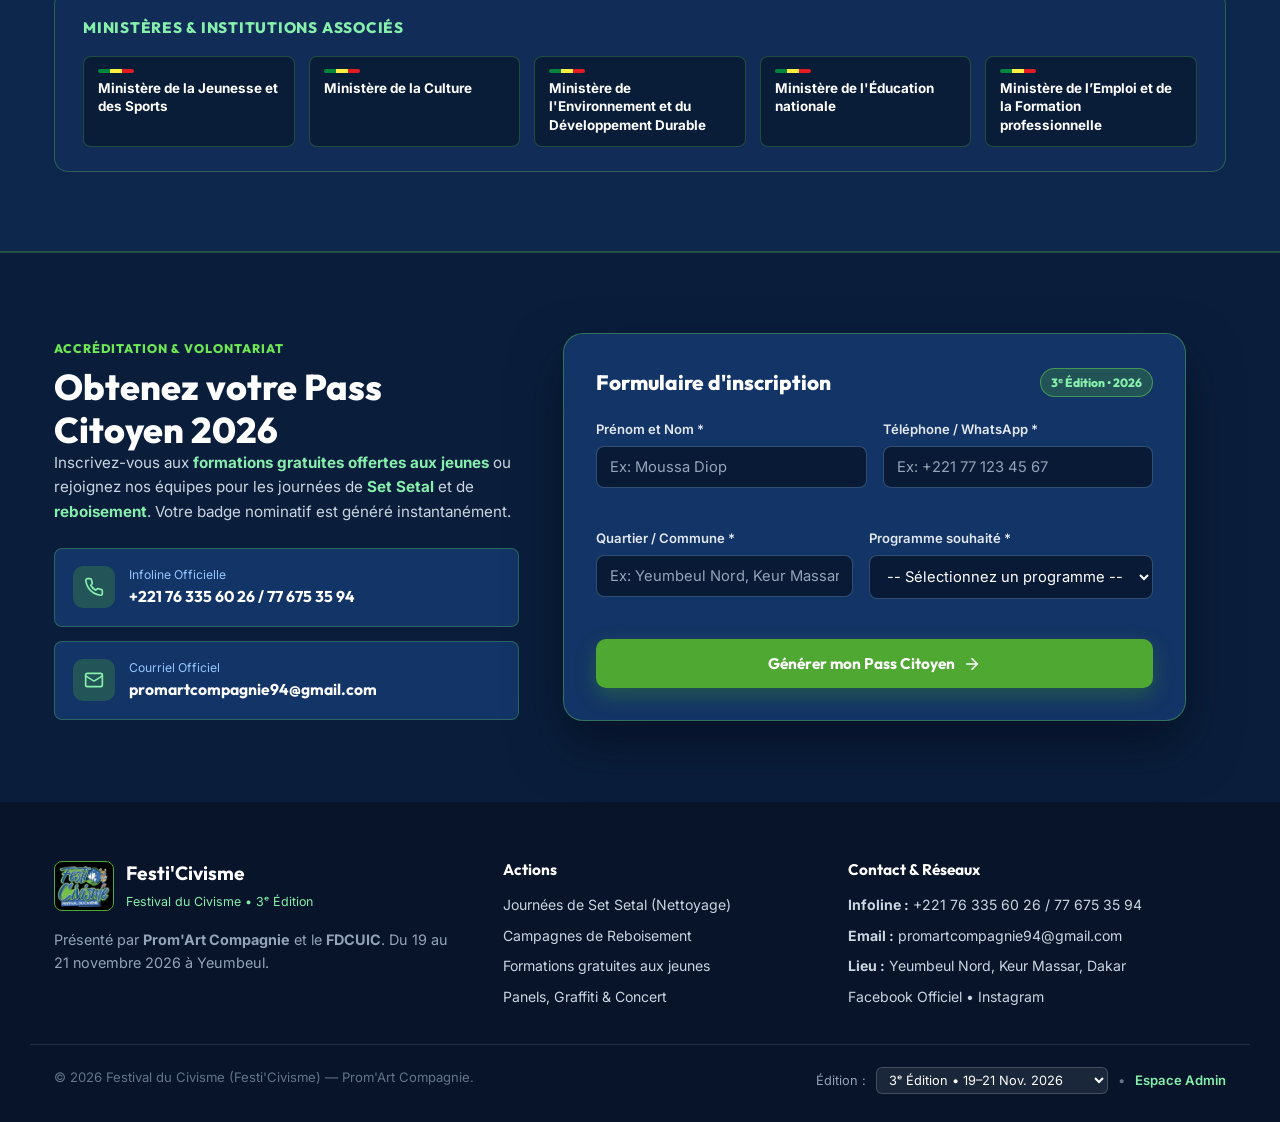
==== commit 2c84af3e: "Ajout de l'image Open Graph 1200x630 pour le partage de lien" ====
--- a/index.html
+++ b/index.html
@@ -5,6 +5,29 @@
   <meta name="viewport" content="width=device-width, initial-scale=1.0" />
   <title>Festi'Civisme 2026 — 3ᵉ Édition | Festival du Civisme à Yeumbeul</title>
   <meta name="description" content="Portail officiel du Festival du Civisme (Festi'Civisme) — 3ᵉ Édition du 19 au 21 novembre 2026 à Yeumbeul. Prom'Art Compagnie & FDCUIC : journées de Set Setal, reboisement et formations gratuites offertes aux jeunes." />
+  <meta name="theme-color" content="#0d264c" />
+  <link rel="icon" type="image/jpeg" href="logo.jpeg" />
+  <link rel="apple-touch-icon" href="logo.jpeg" />
+
+  <!-- Open Graph / Partage WhatsApp, Facebook, LinkedIn -->
+  <meta property="og:type" content="website" />
+  <meta property="og:locale" content="fr_SN" />
+  <meta property="og:site_name" content="Festival du Civisme — Festi'Civisme" />
+  <meta property="og:url" content="https://festivalducivisme.pages.dev/" />
+  <meta property="og:title" content="Festi'Civisme 2026 — 3ᵉ Édition | 19 au 21 Novembre 2026 à Yeumbeul" />
+  <meta property="og:description" content="Culture, environnement et citoyenneté : Set Setal, reboisement, formations gratuites aux jeunes, panels et concert. Obtenez votre Pass Citoyen gratuit !" />
+  <meta property="og:image" content="https://festivalducivisme.pages.dev/og-image.jpg" />
+  <meta property="og:image:secure_url" content="https://festivalducivisme.pages.dev/og-image.jpg" />
+  <meta property="og:image:type" content="image/jpeg" />
+  <meta property="og:image:width" content="1200" />
+  <meta property="og:image:height" content="630" />
+  <meta property="og:image:alt" content="Affiche officielle du Festival du Civisme — 3ᵉ Édition du 19 au 21 Novembre 2026 à Yeumbeul" />
+
+  <!-- Twitter / X Card -->
+  <meta name="twitter:card" content="summary_large_image" />
+  <meta name="twitter:title" content="Festi'Civisme 2026 — 3ᵉ Édition | 19 au 21 Novembre 2026 à Yeumbeul" />
+  <meta name="twitter:description" content="Culture, environnement et citoyenneté : Set Setal, reboisement, formations gratuites aux jeunes, panels et concert. Obtenez votre Pass Citoyen gratuit !" />
+  <meta name="twitter:image" content="https://festivalducivisme.pages.dev/og-image.jpg" />
 
   <link rel="preconnect" href="https://fonts.googleapis.com">
   <link rel="preconnect" href="https://fonts.gstatic.com" crossorigin>
